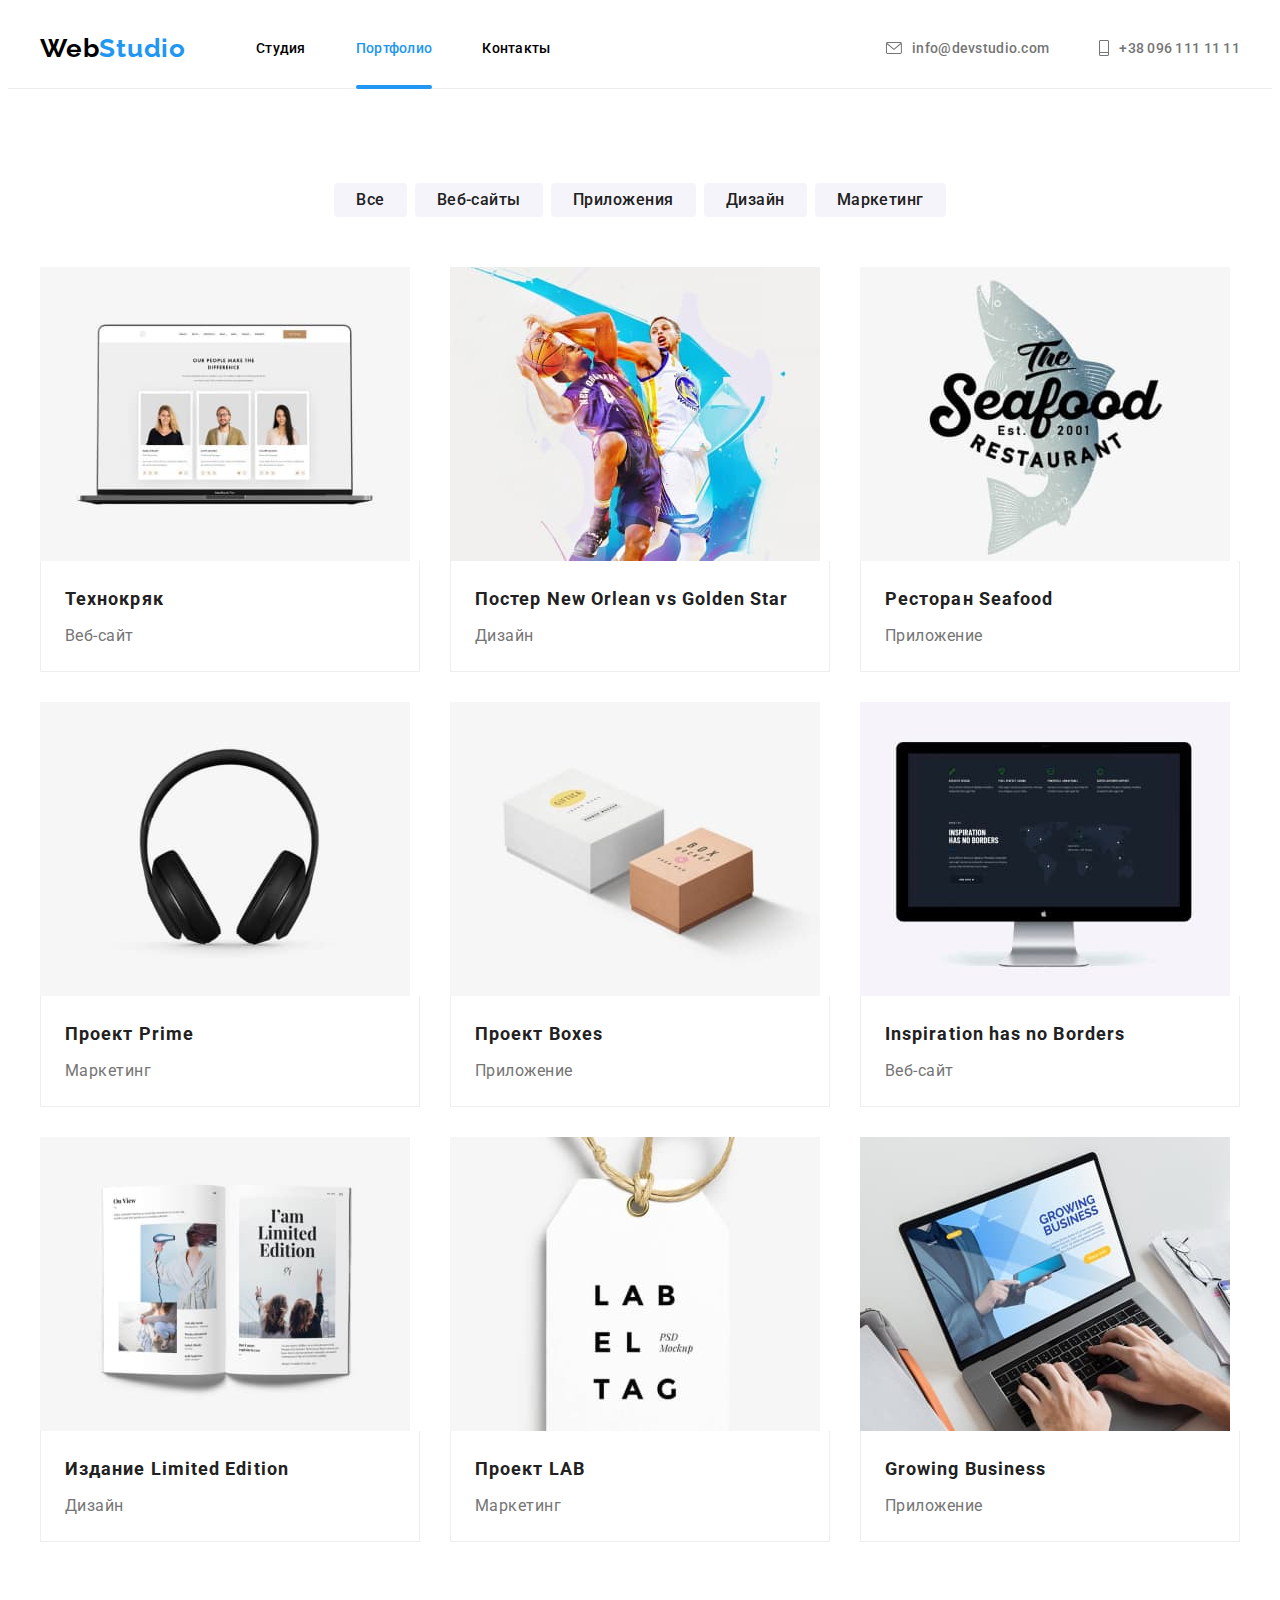
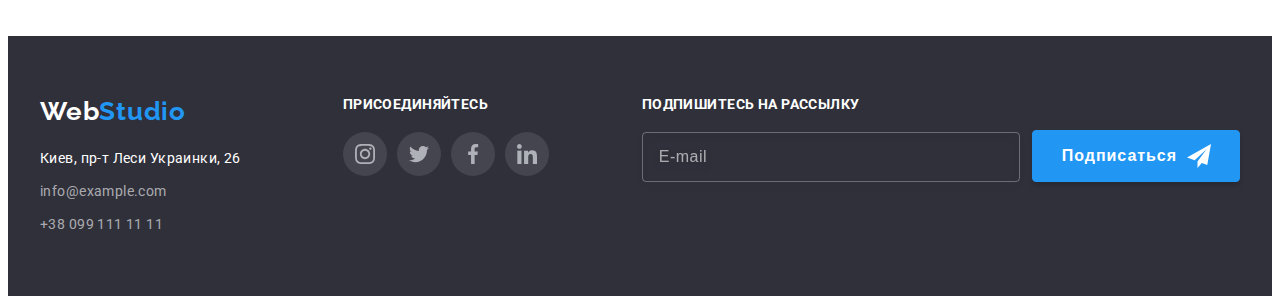
==== portfolio.html @ 80f54bad "+" ====
<!DOCTYPE html>
<html lang="ru">
<head>
    <meta charset="UTF-8">
    <meta http-equiv="X-UA-Compatible" content="IE=edge">
    <meta name="viewport" content="width=device-width, initial-scale=1.0">
    <link rel="preconnect" href="https://fonts.gstatic.com">
    <link
        href="https://fonts.googleapis.com/css2?family=Raleway:wght@700&family=Roboto:wght@400;500;700;900&display=swap"
        rel="stylesheet">
    <link rel="stylesheet" href="https://cdnjs.cloudflare.com/ajax/libs/animate.css/4.1.1/animate.min.css" />
    <link rel="stylesheet" href="https://cdnjs.cloudflare.com/ajax/libs/modern-normalize/1.0.0/modern-normalize.css"
        integrity="sha512-Zx6MlUMKSVJoQ+83OwhdILe8cSEsCzfqThJd7J/VA2UrK6Ctj85p+xzqfyuNXE5B1k25uUdmJ2OzItbBy9GHAQ=="
        crossorigin="anonymous" />
    <!--<link rel="stylesheet" href="./css/styles.css">-->
    <link rel="stylesheet" href="./css/main.min.css">
    <title>Portfolio</title>
</head>
<body id="page_top">
    <!--header portfolio-->
    <header class="header">
        <div class="contanier header-contanier flex">
            <nav class="navigation flex">
                <a class="logo-link link animate__swing animate__animated" href="./index.html" lang="en"><span class="logo-web link">Web</span>Studio</a>
                <ul class="menu flex list">
                    <li class="menu-item">
                        <a class="menu-link link" href="./index.html">Студия</a>
                    </li>
                    <li class="menu-item">
                        <a class="menu-link link current" href="./portfolio.html">Портфолио</a>
                    </li>
                    <li class="menu-item">
                        <a class="menu-link link" href="#page_bottom">Контакты</a>
                    </li>
                </ul>
            </nav>
            <ul class="header-contact flex list">
                <li class="header-contact-item">
                    <a class="header-contact-link flex link" href="mailto:info@devstudio.com">
                        <svg width="16" height="12" class="mail">
                            <use href="./images/sprite.svg#icon-mail">
                            </use>
                        </svg>
                        info@devstudio.com</a>
                </li>
                <li class="header-contact-item">
                    <a class="header-contact-link flex link" href="tel:+380961111111">
                        <svg width="10" height="16" class="phone">
                            <use href="./images/sprite.svg#icon-tel">
                            </use>
                        </svg>
                        +38 096 111 11 11</a>
                </li>
            </ul>
        </div>
    </header>
    <main>
        <!--section hero portfolio-->
        <section class="portfolio">
            <div class="contanier">
                <!-- hiden title -->
                <h1 class="hiden-title">Портфолио</h1>
                <h2 class='hiden-title'>Фильтр работ</h2>
                <!-- hiden title -->
                <ul class="filter-options flex list">
                    <li class="filter-item-options">
                        <button type="button" class="filter-item">Все</button>
                    </li>
                    <li class="filter-item-options">
                        <button type="button" class="filter-item">Веб-сайты</button>
                    </li>
                    <li class="filter-item-options">
                        <button type="button" class="filter-item">Приложения</button>
                    </li>
                    <li class="filter-item-options">
                        <button type="button" class="filter-item">Дизайн</button>
                    </li>
                    <li class="filter-item-options">
                        <button type="button" class="filter-item">Маркетинг</button>
                    </li>
                </ul>
                <ul class="project flex list">
                    <li class="project-item">
                        <a href="" class="project-foto link">
                            <div class="project-item-img-wrapper">
                                <img class="project-thumbnail" src="./images/portfolio/foto-1.jpg" alt="Технокряк" width="370" height="294">
                                <p class="project-animation">
                                    Технокряк это современная площадка распространения коронавируса. Компании используют эту платформу для
                                    цифрового
                                    шпионажа и атак на защищённые сервера конкурентов.
                                    Технокряк это современная площадка распространения коронавируса. Компании используют эту платформу для
                                    цифрового
                                    шпионажа и атак на защищённые сервера конкурентов.
                                </p>
                            </div>
                            <div class="project-heading-content">
                                <h3 class="project-heading">Технокряк</h3>
                                <p class="project-description">Веб-сайт</p>
                            </div>
                        </a>
                    </li>
                    <li class="project-item">
                        <a href="" class="project-foto link">
                            <div class="project-item-img-wrapper">
                            <img class="project-thumbnail" src="./images/portfolio/foto-2.jpg"
                                alt="Постер New Orlean vs Golden Star" width="370" height="294">
                                <p class="project-animation">
                                    Технокряк это современная площадка распространения коронавируса. Компании используют эту платформу для
                                    цифрового
                                    шпионажа и атак на защищённые сервера конкурентов.
                                </p>
                            </div>
                            <div class="project-heading-content">
                                <h3 class="project-heading">Постер New Orlean vs Golden Star</h3>
                                <p class="project-description">Дизайн</p>
                            </div>
                        </a>
                    </li>
                    <li class="project-item">
                        <a href="" class="project-foto link">
                            <div class="project-item-img-wrapper">
                            <img class="project-thumbnail" src="./images/portfolio/foto-3.jpg" alt="Ресторан Seafood"
                                width="370" height="294">
                                <p class="project-animation">
                                    Технокряк это современная площадка распространения коронавируса. Компании используют эту платформу для
                                    цифрового
                                    шпионажа и атак на защищённые сервера конкурентов.
                                </p>
                            </div>
                            <div class="project-heading-content">
                                <h3 class="project-heading">Ресторан Seafood</h3>
                                <p class="project-description">Приложение</p>
                            </div>
                        </a>
                    </li>
                    <li class="project-item">
                        <a href="" class="project-foto link">
                            <div class="project-item-img-wrapper">
                            <img class="project-thumbnail" src="./images/portfolio/foto-4.jpg" alt="Проект Prime"
                                width="370" height="294">
                                <p class="project-animation">
                                    Технокряк это современная площадка распространения коронавируса. Компании используют эту платформу для
                                    цифрового
                                    шпионажа и атак на защищённые сервера конкурентов.
                                </p>
                            </div>
                            <div class="project-heading-content">
                                <h3 class="project-heading">Проект Prime</h3>
                                <p class="project-description">Маркетинг</p>
                            </div>
                        </a>
                    </li>
                    <li class="project-item">
                        <a href="" class="project-foto link">
                            <div class="project-item-img-wrapper">
                            <img class="project-thumbnail" src="./images/portfolio/foto-5.jpg" alt="Проект Boxes"
                                width="370" height="294">
                                <p class="project-animation">
                                    Технокряк это современная площадка распространения коронавируса. Компании используют эту платформу для
                                    цифрового
                                    шпионажа и атак на защищённые сервера конкурентов.
                                </p>
                            </div>
                            <div class="project-heading-content">
                                <h3 class="project-heading">Проект Boxes</h3>
                                <p class="project-description">Приложение</p>
                            </div>
                        </a>
                    </li>
                    <li class="project-item">
                        <a href="" class="project-foto link">
                            <div class="project-item-img-wrapper">
                            <img class="project-thumbnail" src="./images/portfolio/foto-6.jpg"
                                alt="Inspiration has no Borders" width="370" height="294">
                                <p class="project-animation">
                                    Технокряк это современная площадка распространения коронавируса. Компании используют эту платформу для
                                    цифрового
                                    шпионажа и атак на защищённые сервера конкурентов.
                                </p>
                            </div>
                            <div class="project-heading-content">
                                <h3 class="project-heading">Inspiration has no Borders</h3>
                                <p class="project-description">Веб-сайт</p>
                            </div>
                        </a>
                    </li>
                    <li class="project-item">
                        <a href="" class="project-foto link">
                            <div class="project-item-img-wrapper">
                            <img class="project-thumbnail" src="./images/portfolio/foto-7.jpg"
                                alt="Издание Limited Edition" width="370" height="294">
                                <p class="project-animation">
                                    Технокряк это современная площадка распространения коронавируса. Компании используют эту платформу для
                                    цифрового
                                    шпионажа и атак на защищённые сервера конкурентов.
                                </p>
                            </div>
                            <div class="project-heading-content">
                                <h3 class="project-heading">Издание Limited Edition</h3>
                                <p class="project-description">Дизайн</p>
                            </div>
                        </a>
                    </li>
                    <li class="project-item">
                        <a href="" class="project-foto link">
                            <div class="project-item-img-wrapper">
                            <img class="project-thumbnail" src="./images/portfolio/foto-8.jpg" alt="Проект LAB"
                                width="370" height="294">
                                    <p class="project-animation">
                                    Технокряк это современная площадка распространения коронавируса. Компании используют эту платформу для
                                    цифрового
                                    шпионажа и атак на защищённые сервера конкурентов.
                                </p>
                            </div>
                            <div class="project-heading-content">
                                <h3 class="project-heading">Проект LAB</h3>
                                <p class="project-description">Маркетинг</p>
                            </div>
                        </a>
                    </li>
                    <li class="project-item">
                        <a href="" class="project-foto link">
                            <div class="project-item-img-wrapper">
                            <img class="project-thumbnail" src="./images/portfolio/foto-9.jpg" alt="Growing Business"
                                width="370" height="294">
                                <p class="project-animation">
                                    Технокряк это современная площадка распространения коронавируса. Компании используют эту платформу для
                                    цифрового
                                    шпионажа и атак на защищённые сервера конкурентов.
                                </p>
                            </div>
                            <div class="project-heading-content">
                                <h3 class="project-heading">Growing Business</h3>
                                <p class="project-description">Приложение</p>
                            </div>
                        </a>
                    </li>
                </ul>
            </div>
        </section>
    </main>
    <!--footer-->
    <footer class="footer">
        <div class="contanier flex">
            <!-- adress footer container -->
            <div>
                <a class="footer-logo-link link" href="#page_top" lang="en"><span
                        class="footer-logo-web">Web</span>Studio</a>
                <address class="footer-adress">
                    <ul id="page_bottom" class="address list">
                        <li class="footer-adress-item">
                            <a class="footer-adress-map link" href="https://goo.gl/maps/nFPgF8o5voA4oPt57"
                                target="_blank" rel="noopener noreferrer">
                                Киев, пр-т Леси Украинки, 26</a>
                        </li>
                        <li class="footer-adress-item">
                            <a class="footer-address-contact link" href="mailto:info@example.com">info@example.com</a>
                        </li>
                        <li class="footer-adress-item">
                            <a class="footer-address-contact link" href="tel:+380991111111">+38 099 111 11 11</a>
                        </li>
                    </ul>
                </address>
            </div>
            <!-- footer social container -->
            <div class="footer-social">
                <h3>присоединяйтесь</h3>
                <ul class="social-list flex">
                    <li class="footer-social-item list">
                        <a class="social-list-item" href="https://www.instagram.com/">
                            <svg class="footer-sprite-social" width="20" height="20">
                                <use href=./images/sprite.svg#icon-instagram></use>
                            </svg>
                        </a>
                    </li>
                    <li class="footer-social-item list">
                        <a class="social-list-item" href="https://twitter.com/">
                            <svg class="footer-sprite-social" width="20" height="20">
                                <use href=./images/sprite.svg#icon-twitter></use>
                            </svg>
                        </a>
                    </li>
                    <li class="footer-social-item list">
                        <a class="social-list-item" href="https://www.facebook.com/">
                            <svg class="footer-sprite-social" width="20" height="20">
                                <use href=./images/sprite.svg#icon-facebook></use>
                            </svg>
                        </a>
                    </li>
                    <li class="footer-social-item list">
                        <a class="social-list-item" href="https://www.linkedin.com/">
                            <svg class="footer-sprite-social" width="20" height="20">
                                <use href=./images/sprite.svg#icon-linkedin></use>
                            </svg>
                        </a>
                    </li>
                </ul>
            </div>
            <!-- footer-subscribe -->
            <div class="footer-subscribe">
                <form action="#" class="footer-subscribe-form">
                    <div>
                        <label for="footer-email" class="footer-subscribe-text">Подпишитесь на рассылку</label>
                        <input id="footer-email" class="footer-subscribe-email" type="email" name="subscribe-email"
                            placeholder="E-mail" required>
                    </div>
                    <button type="submit" class="subscribe-button">Подписаться<svg class="subscribe-icon">
                            <use href="./images/sprite.svg#icon-send"></use>
                        </svg>
                    </button>
                </form>
            </div>
        </div>
    </footer>
</body>

</html>
---- css/styles.css ----
/*========general style========*/
:root {
  --main-color-black: #212121;
  --logo-color: #000000;
  --text-color: #757575;
  --accent-color: #2196f3;
  --footer-background-color: #2f303a;
  --body-background-color: #ffffff;
  --background-color: #f5f4fa;
  --white-contacts-color: rgba(255, 255, 255, 0.6);
  --border-color: rgba(238, 238, 238, 1);
  --animation: 250ms cubic-bezier(0.4, 0, 0.2, 1);
  --button-background-color: #188ce8;
}
/*========end general style========*/

/*===== smooth scrolling header&footer ====*/
html {
  scroll-behavior: smooth;
}
/*=====end smooth scrolling header&footer ====*/

/*============ basic reset ============= */
h1,
h2,
h3,
h4,
h5,
h6,
p,
ul,
li {
  margin: 0;
  padding: 0;
}
img {
  display: block;
}
.list {
  list-style: none;
}
.link {
  text-decoration: none;
}
.flex {
  display: flex;
}
.section {
  padding-top: 94px;
  padding-bottom: 94px;
}
.skills {
  padding-top: 94px;
  padding-bottom: 94px;
}
.contanier {
  max-width: 1200px;
  padding: 0 15px 0 15px;
  margin: 0 auto;
}
body {
  font-family: 'Roboto', sans-serif;

  font-weight: 400;
  font-size: 14px;
  line-height: 1.14;
  letter-spacing: 0.03em;
  color: var(--text-color);
}
.hiden-title {
  position: absolute;
  width: 1px;
  height: 1px;
  margin: -1px;
  border: 0;
  padding: 0;
  white-space: nowrap;
  clip-path: inset(100%);
  clip: rect(0 0 0 0);
  overflow: hidden;
}

.header {
  position: sticky;
  top: 0;
  z-index: 1;
  width: 100%;

  border-bottom: 1px solid #ececec;
  background-color: var(--body-background-color);
}
.team {
  text-align: center;
  padding-top: 94px;
  padding-bottom: 94px;
  background-color: var(--background-color);
}
.portfolio {
  padding-top: 94px;
  padding-bottom: 94px;
}
.pictures-title,
.team-title {
  margin-bottom: 50px;
}
/*============end basic reset ======== */

/*========= header ======================*/

.header-shadow {
  box-shadow: 0px 4px 4px rgba(0, 0, 0, 0.25);
}
.logo-link {
  font-family: 'Raleway', sans-serif;
  font-weight: 700;
  font-size: 26px;
  line-height: 1.19;
  letter-spacing: 0.03em;
  color: var(--accent-color);
  margin-right: 70px;

  display: inline-block;

  animation-duration: 2000ms;
  animation-iteration-count: 2;
}
.logo-web {
  font-family: 'Raleway', sans-serif;
  font-weight: 700;
  font-size: 26px;
  line-height: 1.19;
  letter-spacing: 0.03em;
  color: var(--logo-color);
}

.navigation {
  display: flex;
  align-items: center;
  cursor: pointer;
}
.menu-item:not(:last-child) {
  margin-right: 50px;
}
.menu {
  display: flex;
  align-items: center;
}
.current {
  position: relative;
  color: var(--accent-color);
}
.current::after {
  content: '';
  position: absolute;
  width: 100%;
  height: 4px;
  bottom: -1px;
  left: 0px;

  border-radius: 2px;

  background-color: var(--accent-color);
}
.menu-link {
  padding-top: 32px;
  padding-bottom: 32px;
  display: block;
  font-family: inherit;
  font-weight: 500;
  font-size: 14px;
  line-height: 1.15;
  letter-spacing: 0.02em;
  color: var(--logo-color);

  transition-property: color;
  transition-duration: 250ms;
  transition-timing-function: cubic-bezier(0.4, 0, 0.2, 1);
}
.menu-link:hover,
.menu-link:focus,
.menu-link.current {
  color: var(--accent-color);
}
.header-contact {
  margin-left: auto;
  align-items: center;
}
.header-contact-item + .header-contact-item {
  margin-left: 50px;
}
.header-contact-link {
  align-items: center;
  padding-top: 32px;
  padding-bottom: 32px;

  font-family: inherit;
  font-weight: 500;
  font-size: 14px;
  line-height: 1.15;
  letter-spacing: 0.02em;

  color: var(--text-color);

  transition-property: color;
  transition-duration: 250ms;
  transition-timing-function: cubic-bezier(0.4, 0, 0.2, 1);
}
.header-contact-link:hover,
.header-contact-link:focus {
  color: var(--accent-color);
}
/* ====== icons contact========== */
.mail {
  display: inline-block;
  margin-right: 10px;
  fill: currentColor;
}

.phone {
  display: inline-block;
  margin-right: 10px;
  fill: currentColor;
}

/*==========end header=========*/

/*===========section hero=============*/
.hero {
  max-width: 1600px;
  background-image: linear-gradient(0deg, rgba(47, 48, 58, 0.4), rgba(47, 48, 58, 0.4)),
    url(../images/banner/bg.jpg);
  background-position: center;
  background-repeat: no-repeat;
  background-color: #c4c4c4;

  padding-top: 200px;
  padding-bottom: 200px;
  margin: 0 auto;
  text-align: center;
}
.hero-title {
  font-weight: 900;
  font-size: 44px;
  line-height: 1.36;
  text-align: center;
  letter-spacing: 0.06em;
  text-transform: uppercase;
  color: var(--body-background-color);
  width: 696px;
  margin-left: auto;
  margin-right: auto;
  margin-bottom: 30px;
}
.modal-btn {
  font-family: inherit;
  font-weight: 700;
  font-size: 16px;
  line-height: 1.87;
  letter-spacing: 0.06em;

  color: var(--body-background-color);
  background: var(--accent-color);
  cursor: pointer;

  display: inline-block;
  padding: 10px 32px;
  border: transparent;
  border-radius: 4px;
  box-shadow: 0px 4px 4px rgba(0, 0, 0, 0.15);

  transition-property: background-color, box-shadow;
  transition-duration: 250ms;
  transition-timing-function: cubic-bezier(0.4, 0, 0.2, 1);
}

.modal-btn:hover,
.modal-btn:focus {
  color: var(--logo-color);
}
/*==========end section hero=============*/

/*====== section hero portfolio ==========*/
.project-item-img-wrapper {
  position: relative;
  overflow: hidden;
}
.project-animation {
  /* ===overlay ===*/
  position: absolute;
  top: 0;
  left: 0;
  overflow: auto;

  transition-property: transform;
  transform: translateY(100%);
  transition: var(--animation);

  padding: 63px 24px;
  width: 100%;
  height: 100%;
  background-color: rgba(33, 150, 243, 0.9);

  font-size: 18px;
  line-height: 1.56;
  letter-spacing: 0.03em;
  color: var(--body-background-color);
}
.project-foto:hover .project-animation,
.project-foto:focus .project-animation {
  transform: translateY(0%);
}
.project {
  flex-wrap: wrap;
  align-items: flex-start;
  margin-top: -30px;
  margin-left: -30px;
}
.project-item {
  display: block;
  width: calc((100% - 90px) / 3);
  margin-top: 30px;
  margin-left: 30px;

  transition-property: box-shadow;
  transition-duration: 250ms;
  transition-timing-function: cubic-bezier(0.4, 0, 0.2, 1);
}
.project-item:hover,
.project-item:focus {
  box-shadow: 0px 1px 1px rgba(0, 0, 0, 0.12), 0px 4px 4px rgba(0, 0, 0, 0.06),
    1px 4px 6px rgba(0, 0, 0, 0.16);
}
.project-heading-content {
  padding-top: 20px;
  padding-bottom: 20px;
  padding-left: 24px;
  padding-right: 24px;
  border-right: 1px solid #eeeeee;
  border-bottom: 1px solid #eeeeee;
  border-left: 1px solid #eeeeee;
}
.project-heading {
  font-family: inherit;
  font-weight: 700;
  font-size: 18px;
  line-height: 2;
  letter-spacing: 0.06em;
  color: var(--main-color-black);
  margin-bottom: 4px;
}
.project-description {
  font-family: inherit;
  font-size: 16px;
  line-height: 1.87;
  letter-spacing: 0.03em;
  color: var(--text-color);
}
.filter-options {
  justify-content: center;
  flex-wrap: wrap;
  margin-top: -8px;
  margin-left: -8px;
  margin-bottom: 50px;
}
.filter-item-options {
  margin-top: 8px;
  margin-left: 8px;
  color: var(--logo-color);
}
.filter-item {
  color: var(--logo-color);
}
.filter-item:hover,
.filter-item:focus {
  background: var(--accent-color);
  color: var(--background-color);
  box-shadow: 0px 3px 1px rgba(0, 0, 0, 0.1), 0px 1px 2px rgba(0, 0, 0, 0.08),
    0px 2px 2px rgba(0, 0, 0, 0.12);
}
.filter-item {
  font-family: inherit;
  font-weight: 500;
  font-size: 16px;
  line-height: 1.62;
  text-align: center;
  letter-spacing: 0.03em;

  color: var(--main-color-black);
  background-color: var(--background-color);

  display: inline-block;
  border: transparent;
  border-radius: 4px;
  padding-top: 4px;
  padding-bottom: 4px;
  padding-left: 22px;
  padding-right: 22px;
  cursor: pointer;

  transition-property: color, background-color, box-shadow;
  transition-duration: 250ms;
  transition-timing-function: cubic-bezier(0.4, 0, 0.2, 1);
}

/*==========end section hero portfolio======*/

/*=======skills company========*/
.skills {
  padding-bottom: 0;
}
.skills-list {
  display: flex;
}
.skills-list-item {
  width: 270px;
}
.skills-list-item:not(:last-child) {
  margin-right: 30px;
}
.skills-list-item-bg {
  display: flex;
  height: 120px;
  align-items: center;
  justify-content: center;
  border-radius: 4px;
  background-color: var(--background-color);
  margin-bottom: 30px;
}
.skills-list-title {
  font-family: inherit;
  font-weight: 700;
  text-transform: uppercase;
  color: var(--main-color-black);
}
.skills-list-text {
  margin-top: 10px;
  font-family: inherit;
  line-height: 1.71;
  margin-top: 10px;
  color: var(--text-color);
}
/*=====end skills company======*/

/*========pictures=============*/
.pictures {
  padding-top: 94px;
  padding-bottom: 94px;
  text-align: center;
}
.pictures-list {
  flex-basis: calc((100% - 90px) / 3);
  display: flex;
  flex-wrap: wrap;
  margin-left: -30px;
  margin-top: -30px;
}
.pictures-list-item {
  margin-left: 30px;
  margin-top: 30px;
  position: relative;
}
.pictures-description {
  color: var(--text-color);
  margin-top: 10px;
  line-height: 1.71;
}
.pictures-description {
  position: absolute;
  left: 0;
  bottom: 0;
  display: flex;
  justify-content: center;
  align-items: center;
  height: 70px;
  width: 100%;
  background-color: rgba(47, 48, 58, 0.8);
}
.pictures-description > p {
  font-weight: 700;
  text-align: center;
  letter-spacing: 0.03em;
  text-transform: uppercase;
  color: var(--body-background-color);
}
.pictures-title {
  font-family: inherit;
  font-weight: 700;
  font-size: 36px;
  line-height: 1.16;
  letter-spacing: 0.03em;
  color: var(--main-color-black);
}
/*=====end pictures============*/

/*=========team================*/
.team-list {
  flex-wrap: wrap;
  align-items: flex-start;
  margin-left: -30px;
  margin-top: -30px;
}
.team-list-item {
  width: calc((100% - 120px) / 4);
  margin-left: 30px;
  margin-top: 30px;
  background: var(--body-background-color);
  box-shadow: 0px 1px 3px rgba(0, 0, 0, 0.12), 0px 1px 1px rgba(0, 0, 0, 0.14),
    0px 2px 1px rgba(0, 0, 0, 0.2);
  border-radius: 0px 0px 4px 4px;
}
.team-title {
  font-family: inherit;
  font-weight: 700;
  font-size: 36px;
  line-height: 1.16;
  letter-spacing: 0.03em;
  color: var(--main-color-black);
}
.team-list-item-name {
  font-family: inherit;
  font-weight: 500;
  font-size: 16px;
  line-height: 1.19;
  letter-spacing: 0.03em;
  color: var(--main-color-black);
  margin-bottom: 10px;
}
.team-list-content {
  padding: 30px;
}
.team-list-item-position {
  font-family: inherit;
  font-weight: 400;
  font-size: 16px;
  line-height: 1.19;
  letter-spacing: 0.03em;
  color: var(--text-color);
  display: block;
  margin-bottom: 16px;
}
.social-list {
  justify-content: center;
  align-items: center;
}
.social-list li {
  border-radius: 50%;
}

.social-list li:not(:last-child) {
  margin-right: 10px;
}
.link-social {
  display: flex;
  justify-content: center;
  align-items: center;
  border-radius: 50%;
  width: 44px;
  height: 44px;

  fill: #afb1b8;
  background-color: transparent;

  transition-property: fill, background-color;
  transition-duration: 250ms;
  transition-timing-function: cubic-bezier(0.4, 0, 0.2, 1);
}

.link-social:hover,
.link-social:focus {
  background-color: var(--accent-color);
  fill: var(--body-background-color);
}
/*=========end team============*/

/*========clients================*/
.clients {
  padding-top: 94px;
  padding-bottom: 94px;
}
.clients-regular {
  font-weight: 700;
  font-size: 36px;
  line-height: 1.16;
  text-align: center;
  letter-spacing: 0.03em;
  color: var(--main-color-black);
  margin-bottom: 50px;
}
.clients-logo {
  display: block;
}
.clients-logo:not(:last-child) {
  margin-right: 30px;
}
.clients-logo {
  display: flex;
  justify-content: center;
  align-items: center;
  width: 170px;
  height: 92px;

  border: 1px solid #afb1b8;
  border-radius: 4px;

  fill: #afb1b8;

  transition-property: fill, border-color;
  transition-duration: 250ms;
  transition-timing-function: cubic-bezier(0.4, 0, 0.2, 1);
}
.clients-logo:focus,
.clients-logo:hover {
  border-color: var(--accent-color);
  fill: var(--accent-color);
}
/*========end clients=============*/

/*==========footer=============*/
.footer {
  padding-top: 60px;
  padding-bottom: 60px;
  background-color: var(--footer-background-color);
}
.footer {
  align-items: baseline;
}

.footer-logo-link {
  font-family: 'Raleway', sans-serif;
  font-weight: 700;
  font-size: 26px;
  line-height: 1.19;
  letter-spacing: 0.03em;
  color: var(--accent-color);
}
.footer-logo-web {
  font-family: 'Raleway', sans-serif;
  font-weight: 700;
  font-size: 26px;
  line-height: 1.19;
  letter-spacing: 0.03em;
  color: var(--body-background-color);
}
.footer-adress {
  max-width: 240px;
  margin-top: 20px;
}
.footer-adress:hover,
.footer-adress:focus {
  color: var(--accent-color);
}
.footer-adress-map {
  font-family: inherit;
  font-style: normal;

  font-size: 14px;
  line-height: 1.71;
  letter-spacing: 0.03em;
  color: var(--body-background-color);

  transition-property: color;
  transition-duration: 250ms;
  transition-timing-function: cubic-bezier(0.4, 0, 0.2, 1);
}
.footer-adress-map:hover,
.footer-adress-map:focus {
  color: var(--accent-color);
}
.footer-adress-item {
  display: inline-block;
  margin-bottom: 9px;
}
.footer-adress-item:last-child {
  margin-bottom: 0;
  /* or 171% */
}
.footer-address-contact {
  font-family: inherit;
  font-style: normal;
  font-weight: normal;
  font-size: 14px;
  line-height: 1.71;
  letter-spacing: 0.03em;

  color: var(--white-contacts-color);

  transition-property: color;
  transition-duration: 250ms;
  transition-timing-function: cubic-bezier(0.4, 0, 0.2, 1);
}
.footer-address-contact:hover,
.footer-address-contact:focus {
  color: var(--accent-color);
}
/*======= end footer=============*/

/*=====footer social container=====*/
.footer-social {
  margin-left: 73px;
}
.footer-social h3 {
  font-weight: 700;
  font-size: 14px;
  line-height: 1.15;
  letter-spacing: 0.03em;
  text-transform: uppercase;

  color: var(--body-background-color);

  margin-bottom: 20px;
}
.footer-social .footer-social-item {
  background-color: rgba(255, 255, 255, 0.1);
}

.footer-social .link-social {
  fill: var(--body-background-color);
}
/*=====end footer social container=====*/

/* =============== footer-subscribe =========== */
.footer-subscribe-form {
  display: flex;
  margin-left: 93px;
}

.footer-subscribe-text {
  font-weight: 700;
  font-size: 14px;
  line-height: 1.15;
  letter-spacing: 0.03em;
  text-transform: uppercase;

  color: var(--body-background-color);
  display: block;
}

.footer-subscribe-email {
  width: 358px;
  margin-top: 20px;
  padding-left: 16px;
  padding-top: 15px;
  padding-bottom: 15px;

  background-color: transparent;
  border: 1px solid rgba(255, 255, 255, 0.3);
  filter: drop-shadow(0px 4px 4px rgba(0, 0, 0, 0.15));
  border-radius: 4px;

  font-size: 16px;
  line-height: 1.15;
  letter-spacing: 0.03em;
  color: var(--body-background-color);
}
.footer-subscribe-email::placeholder {
  font-size: 16px;
  line-height: 1.15;
  letter-spacing: 0.03em;

  color: var(--white-contacts-color);
}

.subscribe-button {
  display: flex;
  justify-content: center;
  align-items: center;
  align-self: flex-end;
  padding-top: 10px;
  padding-bottom: 10px;
  padding-left: 29px;
  padding-right: 28px;

  margin-left: 12px;

  background-color: var(--accent-color);
  box-shadow: 0px 4px 4px rgba(0, 0, 0, 0.15);
  border: 1px solid var(--accent-color);
  border-radius: 4px;

  font-weight: 700;
  font-size: 16px;
  line-height: 1.87;
  letter-spacing: 0.06em;
  color: var(--body-background-color);
  cursor: pointer;

  transition-property: background-color;
  transition-duration: 250ms;
  transition-timing-function: cubic-bezier(0.4, 0, 0.2, 1);
}
.subscribe-button:hover,
.subscribe-button:focus {
  background-color: var(--button-background-color);
}
.subscribe-icon {
  margin-left: 10px;
  width: 24px;
  height: 24px;
}
/* ===============end footer-subscribe =========== */

/* ======= modal-window ======== */
.backdrop {
  position: fixed;
  top: 0;
  left: 0;
  width: 100vw;
  height: 100vh;
  z-index: 100;
  background-color: rgba(0, 0, 0, 0.2);

  transition-property: opacity, visibility;
  transition-duration: 250ms;
  transition-timing-function: cubic-bezier(0.4, 0, 0.2, 1);
}
.modal {
  position: absolute;
  transform: translate(-50%, -50%);
  top: 50%;
  left: 50%;

  width: 528px;
  height: 580px;

  background-color: var(--body-background-color);
  box-shadow: 0px 1px 3px rgba(0, 0, 0, 0.12), 0px 1px 1px rgba(0, 0, 0, 0.14),
    0px 2px 1px rgba(0, 0, 0, 0.2);
  border-radius: 4px;
}
.modal-button {
  display: flex;
  align-items: center;
  justify-content: center;
  padding: 0;
  width: 30px;
  height: 30px;

  position: absolute;
  top: 8px;
  right: 8px;

  cursor: pointer;

  background: var(--body-background-color);
  border: 1px solid rgba(0, 0, 0, 0.1);
  border-radius: 50%;
}
.modal-button:hover,
.modal-button:focus {
  color: var(--accent-color);
}
.modal-icon-close {
  width: 18px;
  height: 18px;
  fill: currentColor;
}
.is-hidden {
  opacity: 0;
  visibility: hidden;
  pointer-events: none;
}
/* ====== end-modal-window ===== */

/* =============== modal-form ============*/
.modal-form {
  padding: 40px;
  display: flex;
  flex-direction: column;
  font-size: 14px;
  line-height: 1.15;
  letter-spacing: 0.01em;

  color: var(--main-color-black);
}
.modal-form-head {
  font-weight: 700;
  font-size: 20px;
  line-height: 1.15;
  text-align: center;
  letter-spacing: 0.03em;

  color: var(--main-color-black);

  margin-bottom: 12px;
}
.modal-form-field {
  font-size: 12px;
  line-height: 1.15;
  letter-spacing: 0.01em;

  color: var(--text-color);

  margin-bottom: 4px;
}
.modal-form-input-wrapper {
  position: relative;
  margin-bottom: 10px;
}
.modal-input-form {
  padding-top: 12px;
  padding-right: 12px;
  padding-left: 42px;
  padding-bottom: 12px;
  width: 100%;
  border: 1px solid rgba(33, 33, 33, 0.2);
  box-sizing: border-box;
  border-radius: 4px;
  outline: none;

  color: var(--main-color-black);

  transition-property: border-color;
  transition-duration: 250ms;
  transition-timing-function: cubic-bezier(0.4, 0, 0.2, 1);
}
.modal-input-form:last-child {
  margin-bottom: 20px;
}
.modal-input-form::placeholder {
  font-size: 14px;
  line-height: 1.15;
  letter-spacing: 0.01em;

  color: rgba(117, 117, 117, 0.5);
}
.modal-input-form:focus {
  border-color: var(--accent-color);
}
.modal-input-form:focus + .modal-icon-form {
  fill: var(--accent-color);
}
.modal-icon-form {
  position: absolute;
  width: 18px;
  height: 18px;
  top: 50%;
  left: 15px;
  transform: translatey(-50%);

  fill: currentColor;

  transition-property: fill;
  transition-duration: 250ms;
  transition-timing-function: cubic-bezier(0.4, 0, 0.2, 1);
}
.modal-input-textarea {
  padding: 12px 16px;
  margin-bottom: 20px;
  width: 100%;
  height: 96px;

  font-size: 12px;
  line-height: 1.15;
  letter-spacing: 0.01em;

  border: 1px solid rgba(33, 33, 33, 0.2);
  box-sizing: border-box;
  border-radius: 4px;
  outline: none;

  color: var(--main-color-black);

  resize: none;

  transition-property: border-color;
  transition-duration: 250ms;
  transition-timing-function: cubic-bezier(0.4, 0, 0.2, 1);
}
.modal-input-textarea::placeholder {
  font-size: 12px;
  line-height: 1.15;
  letter-spacing: 0.01em;

  color: rgba(117, 117, 117, 0.5);
}
.modal-input-textarea:focus {
  border-color: var(--accent-color);
}
.private-policy {
  display: flex;
  flex-direction: row;
  margin-left: 12px;
  margin-bottom: 30px;
}
/* =============== end-modal-form ============*/

/* ========== custom-checkbox ================*/
.custom-checkbox {
  /* visually-hidden */
  position: absolute !important;
  clip: rect(1px 1px 1px 1px); /* IE6, IE7 */
  clip: rect(1px, 1px, 1px, 1px);
  padding: 0 !important;
  border: 0 !important;
  height: 1px !important;
  width: 1px !important;
  overflow: hidden;
}
/* для элемента <label> связанного с .custom-checkbox */
.custom-checkbox + label {
  display: inline-flex;
  align-items: center;
  user-select: none;
}
/* создание в <label> псевдоэлемента ::before со следующими стилями */
.custom-checkbox + label::before {
  content: '';
  display: inline-block;
  margin-right: 8px;
  width: 16px;
  height: 15px;
  flex-shrink: 0;
  flex-grow: 0;
  border: 2px solid var(--main-color-black);
  border-radius: 2px;
  background-repeat: no-repeat;
  background-position: center center;
  background-size: 50% 50%;
  cursor: pointer;

  transition-property: border-color, background-image, background-color;
  transition-duration: 250ms;
  transition-timing-function: cubic-bezier(0.4, 0, 0.2, 1);
}
/* стили для custom-checkbox: находящегося в :focus и не находящегося в состоянии :checked */
.custom-checkbox:focus:not(:checked) + label::before {
  border-color: var(--accent-color);
}
/* стили для custom-checkbox: находящегося в состоянии :checked */
.custom-checkbox:checked + label::before {
  border-color: #0b76ef;
  background-color: #0b76ef;
  background-image: url('../images/vector.svg');
  background-size: contain;
}
/* стили для custom-checkbox: находящегося в состоянии "disabled" */
.custom-checkbox:disabled + label::before {
  background-color: #e9ecef;
}
/* ========== end-custom-checkbox =============*/

/*=========== modal-send-button ===============*/
.modal-text {
  color: var(--text-color);
}
.modal-text-link {
  text-decoration-line: underline;
  color: var(--text-color-accent);
}
.modal-send-button {
  padding: 10px 56px;
  align-self: center;

  font-family: inherit;
  font-weight: 700;
  font-size: 16px;
  line-height: 1.87;
  letter-spacing: 0.06em;
  cursor: pointer;

  color: var(--body-background-color);

  background-color: var(--accent-color);
  box-shadow: 0px 4px 4px rgba(0, 0, 0, 0.15);
  border-color: transparent;
  border-radius: 4px;

  transition-property: background-color;
  transition-duration: 250ms;
  transition-timing-function: cubic-bezier(0.4, 0, 0.2, 1);
}
.modal-send-button:hover,
.modal-send-button:focus {
  background-color: var(--button-background-color);
}
/*=========== end-modal-send-button ============*/
---- css/main.min.css ----
:root{--main-color-black: #212121;--logo-color: #000000;--text-color: #757575;--accent-color: #2196f3;--footer-background-color: #2f303a;--body-background-color: #ffffff;--background-color: #f5f4fa;--white-contacts-color: rgba(255, 255, 255, 0.6);--border-color: rgba(238, 238, 238, 1);--animation: 250ms cubic-bezier(0.4, 0, 0.2, 1);--button-background-color: #188ce8}.custom-checkbox{position:absolute !important;clip:rect(1px 1px 1px 1px);clip:rect(1px, 1px, 1px, 1px);padding:0 !important;border:0 !important;height:1px !important;width:1px !important;overflow:hidden}.hiden-title{position:absolute;width:1px;height:1px;margin:-1px;border:0;padding:0;white-space:nowrap;clip-path:inset(100%);clip:rect(0 0 0 0);overflow:hidden}html{scroll-behavior:smooth}h1,h2,h3,h4,h5,h6,p,ul,li{margin:0;padding:0}img{display:block}.list{list-style:none}.link{text-decoration:none}.flex{display:flex}body{font-family:'Roboto', sans-serif;font-weight:400;font-size:14px;line-height:1.14;letter-spacing:0.03em;color:var(--text-color)}.section{padding-top:94px;padding-bottom:94px}.contanier{max-width:1200px;padding:0 15px 0 15px;margin:0 auto}.modal-btn{font-family:inherit;font-weight:700;font-size:16px;line-height:1.87;letter-spacing:0.06em;color:var(--body-background-color);background:var(--accent-color);cursor:pointer;display:inline-block;padding:10px 32px;border:transparent;border-radius:4px;box-shadow:0px 4px 4px rgba(0,0,0,0.15);transition-property:background-color, box-shadow;transition-duration:250ms;transition-timing-function:cubic-bezier(0.4, 0, 0.2, 1)}.modal-btn:hover,.modal-btn:focus{color:var(--logo-color)}.social-list{justify-content:center;align-items:center}.social-list li{border-radius:50%}.social-list li li:not(:last-child){margin-right:10px}.social-list-item{display:flex;justify-content:center;align-items:center;border-radius:50%;width:44px;height:44px;fill:#afb1b8;background-color:transparent;transition-property:fill, background-color;transition-duration:250ms;transition-timing-function:cubic-bezier(0.4, 0, 0.2, 1)}.social-list-item:hover,.social-list-item:focus{background-color:var(--accent-color);fill:var(--body-background-color)}.section-title{font-weight:700;font-size:36px;line-height:1.16;text-align:center;letter-spacing:0.03em;color:var(--main-color-black)}.section-title-indent-h{margin-bottom:50px}.backdrop{position:fixed;top:0;left:0;width:100vw;height:100vh;z-index:100;background-color:rgba(0,0,0,0.2);transition-property:opacity, visibility;transition-duration:250ms;transition-timing-function:cubic-bezier(0.4, 0, 0.2, 1)}.is-hidden{opacity:0;visibility:hidden;pointer-events:none}.modal{position:absolute;transform:translate(-50%, -50%);top:50%;left:50%;width:528px;height:580px;background-color:var(--body-background-color);box-shadow:0px 1px 3px rgba(0,0,0,0.12),0px 1px 1px rgba(0,0,0,0.14),0px 2px 1px rgba(0,0,0,0.2);border-radius:4px}.modal-button{display:flex;align-items:center;justify-content:center;padding:0;width:30px;height:30px;position:absolute;top:8px;right:8px;cursor:pointer;background:var(--body-background-color);border:1px solid rgba(0,0,0,0.1);border-radius:50%}.modal-button:hover,.modal-button:focus{color:var(--accent-color)}.modal-icon-close{width:18px;height:18px;fill:currentColor}.modal-form{padding:40px;display:flex;flex-direction:column;font-size:14px;line-height:1.15;letter-spacing:0.01em;color:var(--main-color-black)}.modal-form-head{font-weight:700;font-size:20px;line-height:1.15;text-align:center;letter-spacing:0.03em;color:var(--main-color-black);margin-bottom:12px}.modal-form-field{font-size:12px;line-height:1.15;letter-spacing:0.01em;color:var(--text-color);margin-bottom:4px}.modal-form-input-wrapper{position:relative;margin-bottom:10px}.modal-input-form{padding-top:12px;padding-right:12px;padding-left:42px;padding-bottom:12px;width:100%;border:1px solid rgba(33,33,33,0.2);box-sizing:border-box;border-radius:4px;outline:none;color:var(--main-color-black);transition-property:border-color;transition-duration:250ms;transition-timing-function:cubic-bezier(0.4, 0, 0.2, 1)}.modal-input-form:last-child{margin-bottom:20px}.modal-input-form::placeholder{font-size:14px;line-height:1.15;letter-spacing:0.01em;color:rgba(117,117,117,0.5)}.modal-input-form:focus{border-color:var(--accent-color)}.modal-icon-form{position:absolute;width:18px;height:18px;top:50%;left:15px;transform:translatey(-50%);fill:currentColor;transition-property:fill;transition-duration:250ms;transition-timing-function:cubic-bezier(0.4, 0, 0.2, 1)}.modal-input-form:focus+.modal-icon-form{fill:var(--accent-color)}.modal-input-textarea{padding:12px 16px;margin-bottom:20px;width:100%;height:96px;font-size:12px;line-height:1.15;letter-spacing:0.01em;border:1px solid rgba(33,33,33,0.2);box-sizing:border-box;border-radius:4px;outline:none;color:var(--main-color-black);resize:none;transition-property:border-color;transition-duration:250ms;transition-timing-function:cubic-bezier(0.4, 0, 0.2, 1)}.modal-input-textarea::placeholder{font-size:12px;line-height:1.15;letter-spacing:0.01em;color:rgba(117,117,117,0.5)}.modal-input-textarea:focus{border-color:var(--accent-color)}.private-policy{display:flex;flex-direction:row;margin-left:12px;margin-bottom:30px}.custom-checkbox+label{display:inline-flex;align-items:center;user-select:none}.custom-checkbox+label::before{content:'';display:inline-block;margin-right:8px;width:16px;height:15px;flex-shrink:0;flex-grow:0;border:2px solid var(--main-color-black);border-radius:2px;background-repeat:no-repeat;background-position:center center;background-size:50% 50%;cursor:pointer;transition-property:border-color, background-image, background-color;transition-duration:250ms;transition-timing-function:cubic-bezier(0.4, 0, 0.2, 1)}.custom-checkbox:focus:not(:checked)+label::before{border-color:var(--accent-color)}.custom-checkbox:checked+label::before{border-color:#0b76ef;background-color:#0b76ef;background-image:url("../images/vector.svg");background-size:contain}.custom-checkbox:disabled+label::before{background-color:#e9ecef}.modal-text{color:var(--text-color)}.modal-text-link{text-decoration-line:underline;color:var(--text-color-accent)}.modal-send-button{padding:10px 56px;align-self:center;font-family:inherit;font-weight:700;font-size:16px;line-height:1.87;letter-spacing:0.06em;cursor:pointer;color:var(--body-background-color);background-color:var(--accent-color);box-shadow:0px 4px 4px rgba(0,0,0,0.15);border-color:transparent;border-radius:4px;transition-property:background-color;transition-duration:250ms;transition-timing-function:cubic-bezier(0.4, 0, 0.2, 1)}.modal-send-button:hover,.modal-send-button:focus{background-color:var(--button-background-color)}.header{position:sticky;top:0;z-index:1;width:100%;border-bottom:1px solid #ececec;background-color:var(--body-background-color)}.header-shadow{box-shadow:0px 4px 4px rgba(0,0,0,0.25)}.logo-link{font-family:'Raleway', sans-serif;font-weight:700;font-size:26px;line-height:1.19;letter-spacing:0.03em;color:var(--accent-color);margin-right:70px;display:inline-block;animation-duration:2000ms;animation-iteration-count:2}.logo-web{font-family:'Raleway', sans-serif;font-weight:700;font-size:26px;line-height:1.19;letter-spacing:0.03em;color:var(--logo-color)}.navigation{display:flex;align-items:center;cursor:pointer}.menu-item:not(:last-child){margin-right:50px}.menu{display:flex;align-items:center}.current{position:relative;color:var(--accent-color)}.current::after{content:'';position:absolute;width:100%;height:4px;bottom:-1px;left:0px;border-radius:2px;background-color:var(--accent-color)}.menu-link{padding-top:32px;padding-bottom:32px;display:block;font-family:inherit;font-weight:500;font-size:14px;line-height:1.15;letter-spacing:0.02em;color:var(--logo-color);transition-property:color;transition-duration:250ms;transition-timing-function:cubic-bezier(0.4, 0, 0.2, 1)}.menu-link:hover,.menu-link:focus,.menu-link.current{color:var(--accent-color)}.header-contact{margin-left:auto;align-items:center}.header-contact-item+.header-contact-item{margin-left:50px}.header-contact-link{align-items:center;padding-top:32px;padding-bottom:32px;font-family:inherit;font-weight:500;font-size:14px;line-height:1.15;letter-spacing:0.02em;color:var(--text-color);transition-property:color;transition-duration:250ms;transition-timing-function:cubic-bezier(0.4, 0, 0.2, 1)}.header-contact-link:hover,.header-contact-link:focus{color:var(--accent-color)}.mail{display:inline-block;margin-right:10px;fill:currentColor}.phone{display:inline-block;margin-right:10px;fill:currentColor}.hero{max-width:1600px;background-image:linear-gradient(0deg, rgba(47,48,58,0.4), rgba(47,48,58,0.4)),url(../images/banner/bg.jpg);background-position:center;background-repeat:no-repeat;background-color:#c4c4c4;padding-top:200px;padding-bottom:200px;margin:0 auto;text-align:center}.hero-title{font-weight:900;font-size:44px;line-height:1.36;text-align:center;letter-spacing:0.06em;text-transform:uppercase;color:var(--body-background-color);width:696px;margin-left:auto;margin-right:auto;margin-bottom:30px}.portfolio{padding-top:94px;padding-bottom:94px}.project-item-img-wrapper{position:relative;overflow:hidden}.project-animation{position:absolute;top:0;left:0;overflow:auto;transition-property:transform;transform:translateY(100%);transition:var(--animation);padding:63px 24px;width:100%;height:100%;background-color:rgba(33,150,243,0.9);font-size:18px;line-height:1.56;letter-spacing:0.03em;color:var(--body-background-color)}.project-foto:hover .project-animation,.project-foto:focus .project-animation{transform:translateY(0%)}.project{flex-wrap:wrap;align-items:flex-start;margin-top:-30px;margin-left:-30px}.project-item{display:block;width:calc((100% - 90px) / 3);margin-top:30px;margin-left:30px;transition-property:box-shadow;transition-duration:250ms;transition-timing-function:cubic-bezier(0.4, 0, 0.2, 1)}.project-item:hover,.project-item:focus{box-shadow:0px 1px 1px rgba(0,0,0,0.12),0px 4px 4px rgba(0,0,0,0.06),1px 4px 6px rgba(0,0,0,0.16)}.project-heading-content{padding-top:20px;padding-bottom:20px;padding-left:24px;padding-right:24px;border-right:1px solid #eeeeee;border-bottom:1px solid #eeeeee;border-left:1px solid #eeeeee}.project-heading{font-family:inherit;font-weight:700;font-size:18px;line-height:2;letter-spacing:0.06em;color:var(--main-color-black);margin-bottom:4px}.project-description{font-family:inherit;font-size:16px;line-height:1.87;letter-spacing:0.03em;color:var(--text-color)}.filter-options{justify-content:center;flex-wrap:wrap;margin-top:-8px;margin-left:-8px;margin-bottom:50px}.filter-item-options{margin-top:8px;margin-left:8px;color:var(--logo-color)}.filter-item{font-family:inherit;font-weight:500;font-size:16px;line-height:1.62;text-align:center;letter-spacing:0.03em;color:var(--logo-color);color:var(--main-color-black);background-color:var(--background-color);display:inline-block;border:transparent;border-radius:4px;padding-top:4px;padding-bottom:4px;padding-left:22px;padding-right:22px;cursor:pointer;transition-property:color, background-color, box-shadow;transition-duration:250ms;transition-timing-function:cubic-bezier(0.4, 0, 0.2, 1)}.filter-item:hover,.filter-item:focus{background:var(--accent-color);color:var(--background-color);box-shadow:0px 3px 1px rgba(0,0,0,0.1),0px 1px 2px rgba(0,0,0,0.08),0px 2px 2px rgba(0,0,0,0.12)}.skills{padding-top:94px;padding-bottom:94px;padding-bottom:0}.skills-list{display:flex}.skills-list-item{width:270px}.skills-list-item:not(:last-child){margin-right:30px}.skills-list-item-bg{display:flex;height:120px;align-items:center;justify-content:center;border-radius:4px;background-color:var(--background-color);margin-bottom:30px}.skills-list-title{font-family:inherit;font-weight:700;text-transform:uppercase;color:var(--main-color-black)}.skills-list-text{margin-top:10px;font-family:inherit;line-height:1.71;margin-top:10px;color:var(--text-color)}.pictures{padding-top:94px;padding-bottom:94px;text-align:center}.pictures-list{flex-basis:calc((100% - 90px) / 3);display:flex;flex-wrap:wrap;margin-left:-30px;margin-top:-30px}.pictures-list-item{margin-left:30px;margin-top:30px;position:relative}.pictures-description{color:var(--text-color);margin-top:10px;line-height:1.71}.pictures-description{position:absolute;left:0;bottom:0;display:flex;justify-content:center;align-items:center;height:70px;width:100%;background-color:rgba(47,48,58,0.8)}.pictures-description>p{font-weight:700;text-align:center;letter-spacing:0.03em;text-transform:uppercase;color:var(--body-background-color)}.clients{padding-top:94px;padding-bottom:94px}.clients-logo{display:block}.clients-logo:not(:last-child){margin-right:30px}.clients-logo{display:flex;justify-content:center;align-items:center;width:170px;height:92px;border:1px solid #afb1b8;border-radius:4px;fill:#afb1b8;transition-property:fill, border-color;transition-duration:250ms;transition-timing-function:cubic-bezier(0.4, 0, 0.2, 1)}.clients-logo:focus,.clients-logo:hover{border-color:var(--accent-color);fill:var(--accent-color)}.footer{padding-top:60px;padding-bottom:60px;background-color:var(--footer-background-color);align-items:baseline}.footer-logo-link{font-family:'Raleway', sans-serif;font-weight:700;font-size:26px;line-height:1.19;letter-spacing:0.03em;color:var(--accent-color)}.footer-logo-web{font-family:'Raleway', sans-serif;font-weight:700;font-size:26px;line-height:1.19;letter-spacing:0.03em;color:var(--body-background-color)}.footer-adress{max-width:240px;margin-top:20px}.footer-adress:hover,.footer-adress:focus{color:var(--accent-color)}.footer-adress-map{font-family:inherit;font-style:normal;font-size:14px;line-height:1.71;letter-spacing:0.03em;color:var(--body-background-color);transition-property:color;transition-duration:250ms;transition-timing-function:cubic-bezier(0.4, 0, 0.2, 1)}.footer-adress-map:hover,.footer-adress-map:focus{color:var(--accent-color)}.footer-adress-item{display:inline-block;margin-bottom:9px}.footer-adress-item:last-child{margin-bottom:0}.footer-address-contact{font-family:inherit;font-style:normal;font-weight:normal;font-size:14px;line-height:1.71;letter-spacing:0.03em;color:var(--white-contacts-color);transition-property:color;transition-duration:250ms;transition-timing-function:cubic-bezier(0.4, 0, 0.2, 1)}.footer-address-contact:hover,.footer-address-contact:focus{color:var(--accent-color)}.footer-social{margin-left:73px;fill:var(--body-background-color)}.footer-social h3{font-weight:700;font-size:14px;line-height:1.15;letter-spacing:0.03em;text-transform:uppercase;color:var(--body-background-color);margin-bottom:20px}.footer-social .footer-social-item{background-color:rgba(255,255,255,0.1)}.footer-subscribe-form{display:flex;margin-left:93px}.footer-subscribe-text{font-weight:700;font-size:14px;line-height:1.15;letter-spacing:0.03em;text-transform:uppercase;color:var(--body-background-color);display:block}.footer-subscribe-email{width:358px;margin-top:20px;padding-left:16px;padding-top:15px;padding-bottom:15px;background-color:transparent;border:1px solid rgba(255,255,255,0.3);filter:drop-shadow(0px 4px 4px rgba(0,0,0,0.15));border-radius:4px;font-size:16px;line-height:1.15;letter-spacing:0.03em;color:var(--body-background-color)}.footer-subscribe-email::placeholder{font-size:16px;line-height:1.15;letter-spacing:0.03em;color:var(--white-contacts-color)}.subscribe-button{display:flex;justify-content:center;align-items:center;align-self:flex-end;padding-top:10px;padding-bottom:10px;padding-left:29px;padding-right:28px;margin-left:12px;background-color:var(--accent-color);box-shadow:0px 4px 4px rgba(0,0,0,0.15);border:1px solid var(--accent-color);border-radius:4px;font-weight:700;font-size:16px;line-height:1.87;letter-spacing:0.06em;color:var(--body-background-color);cursor:pointer;transition-property:background-color;transition-duration:250ms;transition-timing-function:cubic-bezier(0.4, 0, 0.2, 1)}.subscribe-button:hover,.subscribe-button:focus{background-color:var(--button-background-color)}.subscribe-icon{margin-left:10px;width:24px;height:24px}.team-list{flex-wrap:wrap;align-items:flex-start;margin-left:-30px;margin-top:-30px}.team-list-item{width:calc((100% - 120px) / 4);margin-left:30px;margin-top:30px;background:var(--body-background-color);box-shadow:0px 1px 3px rgba(0,0,0,0.12),0px 1px 1px rgba(0,0,0,0.14),0px 2px 1px rgba(0,0,0,0.2);border-radius:0px 0px 4px 4px}.team-title{font-family:inherit;font-weight:700;font-size:36px;line-height:1.16;letter-spacing:0.03em;color:var(--main-color-black)}.team-list-item-name{font-family:inherit;font-weight:500;font-size:16px;line-height:1.19;letter-spacing:0.03em;color:var(--main-color-black);margin-bottom:10px}.team-list-content{padding:30px}.team-list-item-position{font-family:inherit;font-weight:400;font-size:16px;line-height:1.19;letter-spacing:0.03em;color:var(--text-color);display:block;margin-bottom:16px}.social-list{justify-content:center;align-items:center}.social-list li{border-radius:50%}.social-list li:not(:last-child){margin-right:10px}.link-social{display:flex;justify-content:center;align-items:center;border-radius:50%;width:44px;height:44px;fill:#afb1b8;background-color:transparent;transition-property:fill, background-color;transition-duration:250ms;transition-timing-function:cubic-bezier(0.4, 0, 0.2, 1)}.link-social:hover,.link-social:focus{background-color:var(--accent-color);fill:var(--body-background-color)}
/*# sourceMappingURL=main.min.css.map */
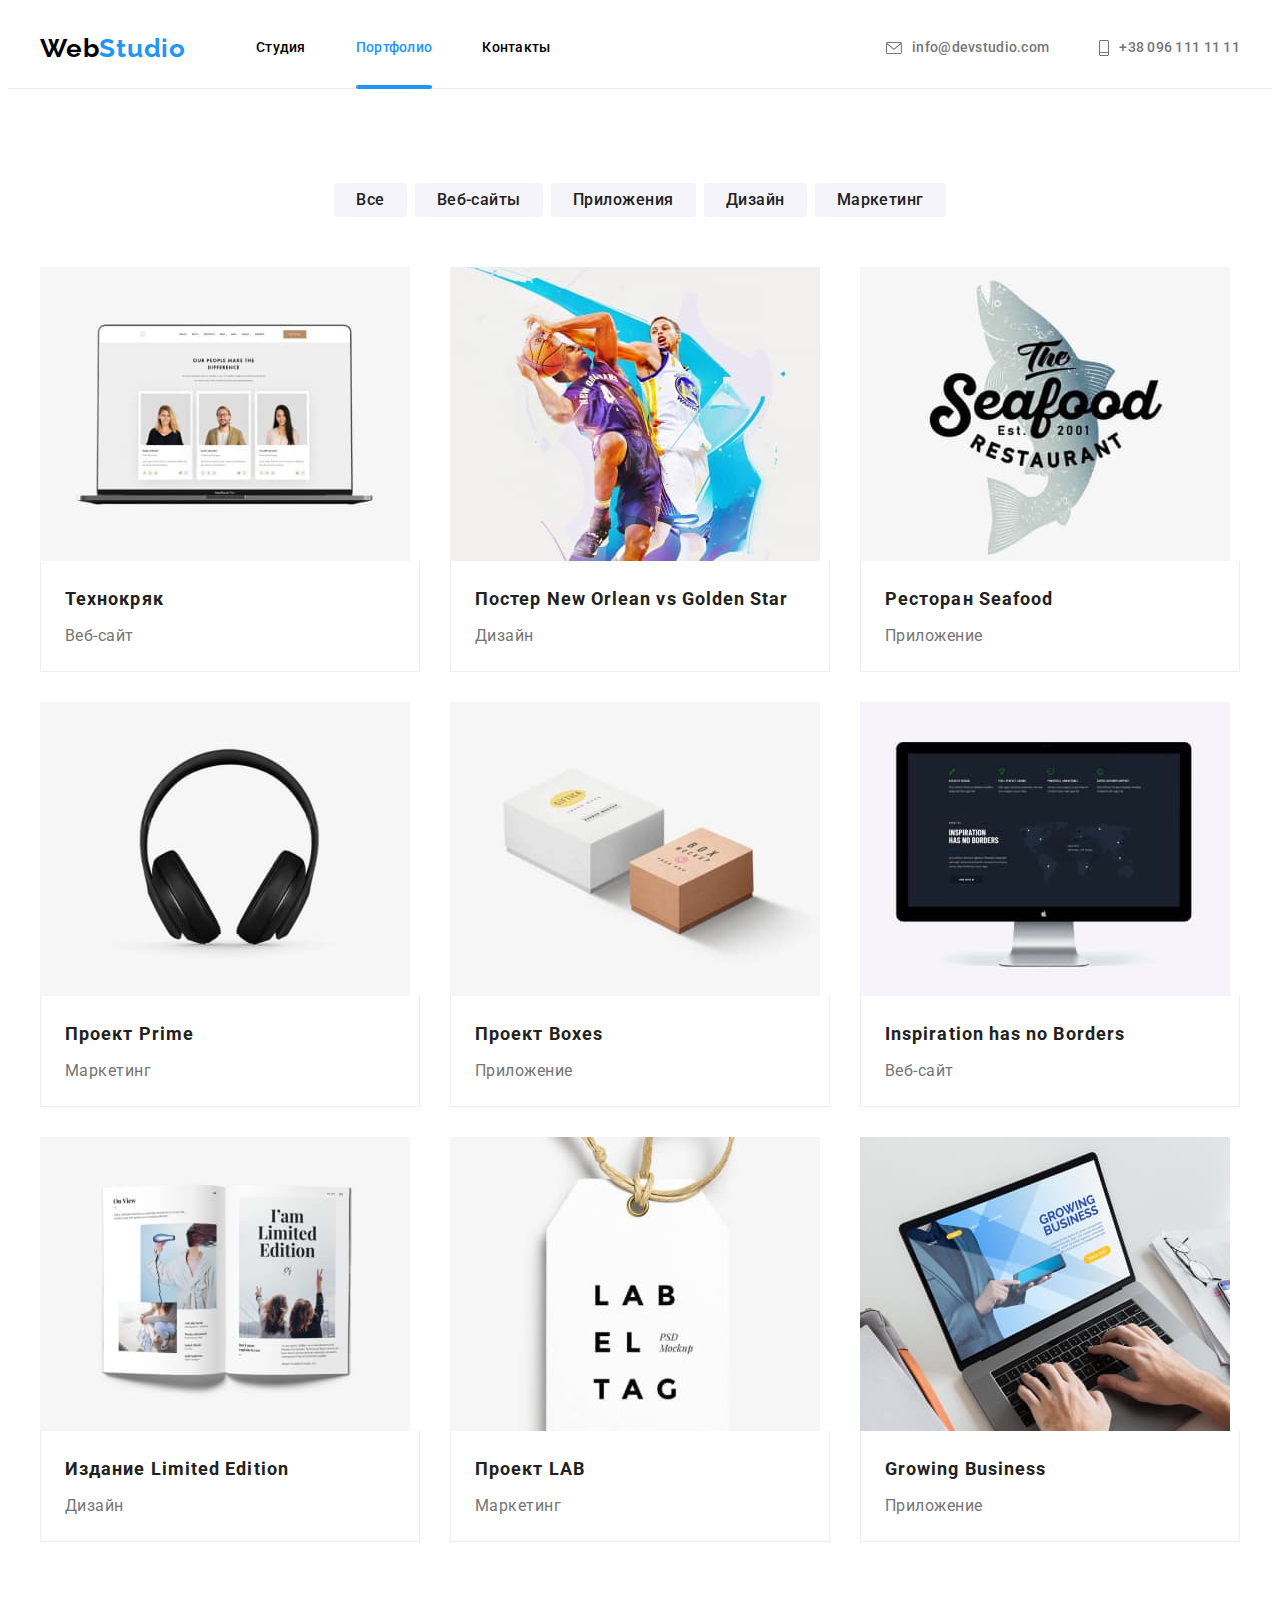
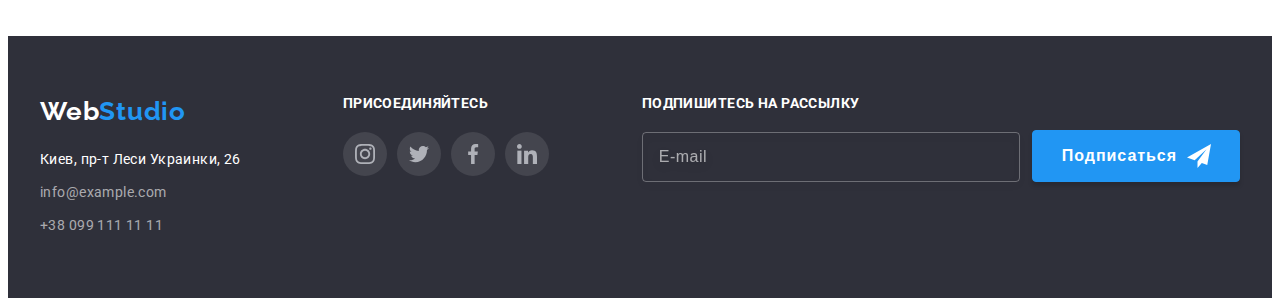
==== commit f8e10c36: "работа по БЕМ" ====
--- a/portfolio.html
+++ b/portfolio.html
@@ -20,8 +20,8 @@
     <!--header portfolio-->
     <header class="header">
         <div class="contanier header-contanier flex">
-            <nav class="navigation flex">
-                <a class="logo-link link animate__swing animate__animated" href="./index.html" lang="en"><span class="logo-web link">Web</span>Studio</a>
+            <nav class="header__nav flex">
+                <a class="logo link animate__swing animate__animated" href="./index.html" lang="en"><span class="logo-web link">Web</span>Studio</a>
                 <ul class="menu flex list">
                     <li class="menu-item">
                         <a class="menu-link link" href="./index.html">Студия</a>
@@ -34,9 +34,9 @@
                     </li>
                 </ul>
             </nav>
-            <ul class="header-contact flex list">
+            <ul class="header__contact flex list">
                 <li class="header-contact-item">
-                    <a class="header-contact-link flex link" href="mailto:info@devstudio.com">
+                    <a class="header-contact__link flex link" href="mailto:info@devstudio.com">
                         <svg width="16" height="12" class="mail">
                             <use href="./images/sprite.svg#icon-mail">
                             </use>
@@ -44,7 +44,7 @@
                         info@devstudio.com</a>
                 </li>
                 <li class="header-contact-item">
-                    <a class="header-contact-link flex link" href="tel:+380961111111">
+                    <a class="header-contact__link flex link" href="tel:+380961111111">
                         <svg width="10" height="16" class="phone">
                             <use href="./images/sprite.svg#icon-tel">
                             </use>
@@ -244,7 +244,7 @@
         <div class="contanier flex">
             <!-- adress footer container -->
             <div>
-                <a class="footer-logo-link link" href="#page_top" lang="en"><span
+                <a class="footer-logo link" href="#page_top" lang="en"><span
                         class="footer-logo-web">Web</span>Studio</a>
                 <address class="footer-adress">
                     <ul id="page_bottom" class="address list">
--- a/css/styles.css
+++ b/css/styles.css
@@ -577,7 +577,7 @@
   padding-top: 94px;
   padding-bottom: 94px;
 }
-.clients-regular {
+.clients {
   font-weight: 700;
   font-size: 36px;
   line-height: 1.16;
--- a/css/main.min.css
+++ b/css/main.min.css
@@ -1,2 +1,2 @@
-:root{--main-color-black: #212121;--logo-color: #000000;--text-color: #757575;--accent-color: #2196f3;--footer-background-color: #2f303a;--body-background-color: #ffffff;--background-color: #f5f4fa;--white-contacts-color: rgba(255, 255, 255, 0.6);--border-color: rgba(238, 238, 238, 1);--animation: 250ms cubic-bezier(0.4, 0, 0.2, 1);--button-background-color: #188ce8}.custom-checkbox{position:absolute !important;clip:rect(1px 1px 1px 1px);clip:rect(1px, 1px, 1px, 1px);padding:0 !important;border:0 !important;height:1px !important;width:1px !important;overflow:hidden}.hiden-title{position:absolute;width:1px;height:1px;margin:-1px;border:0;padding:0;white-space:nowrap;clip-path:inset(100%);clip:rect(0 0 0 0);overflow:hidden}html{scroll-behavior:smooth}h1,h2,h3,h4,h5,h6,p,ul,li{margin:0;padding:0}img{display:block}.list{list-style:none}.link{text-decoration:none}.flex{display:flex}body{font-family:'Roboto', sans-serif;font-weight:400;font-size:14px;line-height:1.14;letter-spacing:0.03em;color:var(--text-color)}.section{padding-top:94px;padding-bottom:94px}.contanier{max-width:1200px;padding:0 15px 0 15px;margin:0 auto}.modal-btn{font-family:inherit;font-weight:700;font-size:16px;line-height:1.87;letter-spacing:0.06em;color:var(--body-background-color);background:var(--accent-color);cursor:pointer;display:inline-block;padding:10px 32px;border:transparent;border-radius:4px;box-shadow:0px 4px 4px rgba(0,0,0,0.15);transition-property:background-color, box-shadow;transition-duration:250ms;transition-timing-function:cubic-bezier(0.4, 0, 0.2, 1)}.modal-btn:hover,.modal-btn:focus{color:var(--logo-color)}.social-list{justify-content:center;align-items:center}.social-list li{border-radius:50%}.social-list li li:not(:last-child){margin-right:10px}.social-list-item{display:flex;justify-content:center;align-items:center;border-radius:50%;width:44px;height:44px;fill:#afb1b8;background-color:transparent;transition-property:fill, background-color;transition-duration:250ms;transition-timing-function:cubic-bezier(0.4, 0, 0.2, 1)}.social-list-item:hover,.social-list-item:focus{background-color:var(--accent-color);fill:var(--body-background-color)}.section-title{font-weight:700;font-size:36px;line-height:1.16;text-align:center;letter-spacing:0.03em;color:var(--main-color-black)}.section-title-indent-h{margin-bottom:50px}.backdrop{position:fixed;top:0;left:0;width:100vw;height:100vh;z-index:100;background-color:rgba(0,0,0,0.2);transition-property:opacity, visibility;transition-duration:250ms;transition-timing-function:cubic-bezier(0.4, 0, 0.2, 1)}.is-hidden{opacity:0;visibility:hidden;pointer-events:none}.modal{position:absolute;transform:translate(-50%, -50%);top:50%;left:50%;width:528px;height:580px;background-color:var(--body-background-color);box-shadow:0px 1px 3px rgba(0,0,0,0.12),0px 1px 1px rgba(0,0,0,0.14),0px 2px 1px rgba(0,0,0,0.2);border-radius:4px}.modal-button{display:flex;align-items:center;justify-content:center;padding:0;width:30px;height:30px;position:absolute;top:8px;right:8px;cursor:pointer;background:var(--body-background-color);border:1px solid rgba(0,0,0,0.1);border-radius:50%}.modal-button:hover,.modal-button:focus{color:var(--accent-color)}.modal-icon-close{width:18px;height:18px;fill:currentColor}.modal-form{padding:40px;display:flex;flex-direction:column;font-size:14px;line-height:1.15;letter-spacing:0.01em;color:var(--main-color-black)}.modal-form-head{font-weight:700;font-size:20px;line-height:1.15;text-align:center;letter-spacing:0.03em;color:var(--main-color-black);margin-bottom:12px}.modal-form-field{font-size:12px;line-height:1.15;letter-spacing:0.01em;color:var(--text-color);margin-bottom:4px}.modal-form-input-wrapper{position:relative;margin-bottom:10px}.modal-input-form{padding-top:12px;padding-right:12px;padding-left:42px;padding-bottom:12px;width:100%;border:1px solid rgba(33,33,33,0.2);box-sizing:border-box;border-radius:4px;outline:none;color:var(--main-color-black);transition-property:border-color;transition-duration:250ms;transition-timing-function:cubic-bezier(0.4, 0, 0.2, 1)}.modal-input-form:last-child{margin-bottom:20px}.modal-input-form::placeholder{font-size:14px;line-height:1.15;letter-spacing:0.01em;color:rgba(117,117,117,0.5)}.modal-input-form:focus{border-color:var(--accent-color)}.modal-icon-form{position:absolute;width:18px;height:18px;top:50%;left:15px;transform:translatey(-50%);fill:currentColor;transition-property:fill;transition-duration:250ms;transition-timing-function:cubic-bezier(0.4, 0, 0.2, 1)}.modal-input-form:focus+.modal-icon-form{fill:var(--accent-color)}.modal-input-textarea{padding:12px 16px;margin-bottom:20px;width:100%;height:96px;font-size:12px;line-height:1.15;letter-spacing:0.01em;border:1px solid rgba(33,33,33,0.2);box-sizing:border-box;border-radius:4px;outline:none;color:var(--main-color-black);resize:none;transition-property:border-color;transition-duration:250ms;transition-timing-function:cubic-bezier(0.4, 0, 0.2, 1)}.modal-input-textarea::placeholder{font-size:12px;line-height:1.15;letter-spacing:0.01em;color:rgba(117,117,117,0.5)}.modal-input-textarea:focus{border-color:var(--accent-color)}.private-policy{display:flex;flex-direction:row;margin-left:12px;margin-bottom:30px}.custom-checkbox+label{display:inline-flex;align-items:center;user-select:none}.custom-checkbox+label::before{content:'';display:inline-block;margin-right:8px;width:16px;height:15px;flex-shrink:0;flex-grow:0;border:2px solid var(--main-color-black);border-radius:2px;background-repeat:no-repeat;background-position:center center;background-size:50% 50%;cursor:pointer;transition-property:border-color, background-image, background-color;transition-duration:250ms;transition-timing-function:cubic-bezier(0.4, 0, 0.2, 1)}.custom-checkbox:focus:not(:checked)+label::before{border-color:var(--accent-color)}.custom-checkbox:checked+label::before{border-color:#0b76ef;background-color:#0b76ef;background-image:url("../images/vector.svg");background-size:contain}.custom-checkbox:disabled+label::before{background-color:#e9ecef}.modal-text{color:var(--text-color)}.modal-text-link{text-decoration-line:underline;color:var(--text-color-accent)}.modal-send-button{padding:10px 56px;align-self:center;font-family:inherit;font-weight:700;font-size:16px;line-height:1.87;letter-spacing:0.06em;cursor:pointer;color:var(--body-background-color);background-color:var(--accent-color);box-shadow:0px 4px 4px rgba(0,0,0,0.15);border-color:transparent;border-radius:4px;transition-property:background-color;transition-duration:250ms;transition-timing-function:cubic-bezier(0.4, 0, 0.2, 1)}.modal-send-button:hover,.modal-send-button:focus{background-color:var(--button-background-color)}.header{position:sticky;top:0;z-index:1;width:100%;border-bottom:1px solid #ececec;background-color:var(--body-background-color)}.header-shadow{box-shadow:0px 4px 4px rgba(0,0,0,0.25)}.logo-link{font-family:'Raleway', sans-serif;font-weight:700;font-size:26px;line-height:1.19;letter-spacing:0.03em;color:var(--accent-color);margin-right:70px;display:inline-block;animation-duration:2000ms;animation-iteration-count:2}.logo-web{font-family:'Raleway', sans-serif;font-weight:700;font-size:26px;line-height:1.19;letter-spacing:0.03em;color:var(--logo-color)}.navigation{display:flex;align-items:center;cursor:pointer}.menu-item:not(:last-child){margin-right:50px}.menu{display:flex;align-items:center}.current{position:relative;color:var(--accent-color)}.current::after{content:'';position:absolute;width:100%;height:4px;bottom:-1px;left:0px;border-radius:2px;background-color:var(--accent-color)}.menu-link{padding-top:32px;padding-bottom:32px;display:block;font-family:inherit;font-weight:500;font-size:14px;line-height:1.15;letter-spacing:0.02em;color:var(--logo-color);transition-property:color;transition-duration:250ms;transition-timing-function:cubic-bezier(0.4, 0, 0.2, 1)}.menu-link:hover,.menu-link:focus,.menu-link.current{color:var(--accent-color)}.header-contact{margin-left:auto;align-items:center}.header-contact-item+.header-contact-item{margin-left:50px}.header-contact-link{align-items:center;padding-top:32px;padding-bottom:32px;font-family:inherit;font-weight:500;font-size:14px;line-height:1.15;letter-spacing:0.02em;color:var(--text-color);transition-property:color;transition-duration:250ms;transition-timing-function:cubic-bezier(0.4, 0, 0.2, 1)}.header-contact-link:hover,.header-contact-link:focus{color:var(--accent-color)}.mail{display:inline-block;margin-right:10px;fill:currentColor}.phone{display:inline-block;margin-right:10px;fill:currentColor}.hero{max-width:1600px;background-image:linear-gradient(0deg, rgba(47,48,58,0.4), rgba(47,48,58,0.4)),url(../images/banner/bg.jpg);background-position:center;background-repeat:no-repeat;background-color:#c4c4c4;padding-top:200px;padding-bottom:200px;margin:0 auto;text-align:center}.hero-title{font-weight:900;font-size:44px;line-height:1.36;text-align:center;letter-spacing:0.06em;text-transform:uppercase;color:var(--body-background-color);width:696px;margin-left:auto;margin-right:auto;margin-bottom:30px}.portfolio{padding-top:94px;padding-bottom:94px}.project-item-img-wrapper{position:relative;overflow:hidden}.project-animation{position:absolute;top:0;left:0;overflow:auto;transition-property:transform;transform:translateY(100%);transition:var(--animation);padding:63px 24px;width:100%;height:100%;background-color:rgba(33,150,243,0.9);font-size:18px;line-height:1.56;letter-spacing:0.03em;color:var(--body-background-color)}.project-foto:hover .project-animation,.project-foto:focus .project-animation{transform:translateY(0%)}.project{flex-wrap:wrap;align-items:flex-start;margin-top:-30px;margin-left:-30px}.project-item{display:block;width:calc((100% - 90px) / 3);margin-top:30px;margin-left:30px;transition-property:box-shadow;transition-duration:250ms;transition-timing-function:cubic-bezier(0.4, 0, 0.2, 1)}.project-item:hover,.project-item:focus{box-shadow:0px 1px 1px rgba(0,0,0,0.12),0px 4px 4px rgba(0,0,0,0.06),1px 4px 6px rgba(0,0,0,0.16)}.project-heading-content{padding-top:20px;padding-bottom:20px;padding-left:24px;padding-right:24px;border-right:1px solid #eeeeee;border-bottom:1px solid #eeeeee;border-left:1px solid #eeeeee}.project-heading{font-family:inherit;font-weight:700;font-size:18px;line-height:2;letter-spacing:0.06em;color:var(--main-color-black);margin-bottom:4px}.project-description{font-family:inherit;font-size:16px;line-height:1.87;letter-spacing:0.03em;color:var(--text-color)}.filter-options{justify-content:center;flex-wrap:wrap;margin-top:-8px;margin-left:-8px;margin-bottom:50px}.filter-item-options{margin-top:8px;margin-left:8px;color:var(--logo-color)}.filter-item{font-family:inherit;font-weight:500;font-size:16px;line-height:1.62;text-align:center;letter-spacing:0.03em;color:var(--logo-color);color:var(--main-color-black);background-color:var(--background-color);display:inline-block;border:transparent;border-radius:4px;padding-top:4px;padding-bottom:4px;padding-left:22px;padding-right:22px;cursor:pointer;transition-property:color, background-color, box-shadow;transition-duration:250ms;transition-timing-function:cubic-bezier(0.4, 0, 0.2, 1)}.filter-item:hover,.filter-item:focus{background:var(--accent-color);color:var(--background-color);box-shadow:0px 3px 1px rgba(0,0,0,0.1),0px 1px 2px rgba(0,0,0,0.08),0px 2px 2px rgba(0,0,0,0.12)}.skills{padding-top:94px;padding-bottom:94px;padding-bottom:0}.skills-list{display:flex}.skills-list-item{width:270px}.skills-list-item:not(:last-child){margin-right:30px}.skills-list-item-bg{display:flex;height:120px;align-items:center;justify-content:center;border-radius:4px;background-color:var(--background-color);margin-bottom:30px}.skills-list-title{font-family:inherit;font-weight:700;text-transform:uppercase;color:var(--main-color-black)}.skills-list-text{margin-top:10px;font-family:inherit;line-height:1.71;margin-top:10px;color:var(--text-color)}.pictures{padding-top:94px;padding-bottom:94px;text-align:center}.pictures-list{flex-basis:calc((100% - 90px) / 3);display:flex;flex-wrap:wrap;margin-left:-30px;margin-top:-30px}.pictures-list-item{margin-left:30px;margin-top:30px;position:relative}.pictures-description{color:var(--text-color);margin-top:10px;line-height:1.71}.pictures-description{position:absolute;left:0;bottom:0;display:flex;justify-content:center;align-items:center;height:70px;width:100%;background-color:rgba(47,48,58,0.8)}.pictures-description>p{font-weight:700;text-align:center;letter-spacing:0.03em;text-transform:uppercase;color:var(--body-background-color)}.clients{padding-top:94px;padding-bottom:94px}.clients-logo{display:block}.clients-logo:not(:last-child){margin-right:30px}.clients-logo{display:flex;justify-content:center;align-items:center;width:170px;height:92px;border:1px solid #afb1b8;border-radius:4px;fill:#afb1b8;transition-property:fill, border-color;transition-duration:250ms;transition-timing-function:cubic-bezier(0.4, 0, 0.2, 1)}.clients-logo:focus,.clients-logo:hover{border-color:var(--accent-color);fill:var(--accent-color)}.footer{padding-top:60px;padding-bottom:60px;background-color:var(--footer-background-color);align-items:baseline}.footer-logo-link{font-family:'Raleway', sans-serif;font-weight:700;font-size:26px;line-height:1.19;letter-spacing:0.03em;color:var(--accent-color)}.footer-logo-web{font-family:'Raleway', sans-serif;font-weight:700;font-size:26px;line-height:1.19;letter-spacing:0.03em;color:var(--body-background-color)}.footer-adress{max-width:240px;margin-top:20px}.footer-adress:hover,.footer-adress:focus{color:var(--accent-color)}.footer-adress-map{font-family:inherit;font-style:normal;font-size:14px;line-height:1.71;letter-spacing:0.03em;color:var(--body-background-color);transition-property:color;transition-duration:250ms;transition-timing-function:cubic-bezier(0.4, 0, 0.2, 1)}.footer-adress-map:hover,.footer-adress-map:focus{color:var(--accent-color)}.footer-adress-item{display:inline-block;margin-bottom:9px}.footer-adress-item:last-child{margin-bottom:0}.footer-address-contact{font-family:inherit;font-style:normal;font-weight:normal;font-size:14px;line-height:1.71;letter-spacing:0.03em;color:var(--white-contacts-color);transition-property:color;transition-duration:250ms;transition-timing-function:cubic-bezier(0.4, 0, 0.2, 1)}.footer-address-contact:hover,.footer-address-contact:focus{color:var(--accent-color)}.footer-social{margin-left:73px;fill:var(--body-background-color)}.footer-social h3{font-weight:700;font-size:14px;line-height:1.15;letter-spacing:0.03em;text-transform:uppercase;color:var(--body-background-color);margin-bottom:20px}.footer-social .footer-social-item{background-color:rgba(255,255,255,0.1)}.footer-subscribe-form{display:flex;margin-left:93px}.footer-subscribe-text{font-weight:700;font-size:14px;line-height:1.15;letter-spacing:0.03em;text-transform:uppercase;color:var(--body-background-color);display:block}.footer-subscribe-email{width:358px;margin-top:20px;padding-left:16px;padding-top:15px;padding-bottom:15px;background-color:transparent;border:1px solid rgba(255,255,255,0.3);filter:drop-shadow(0px 4px 4px rgba(0,0,0,0.15));border-radius:4px;font-size:16px;line-height:1.15;letter-spacing:0.03em;color:var(--body-background-color)}.footer-subscribe-email::placeholder{font-size:16px;line-height:1.15;letter-spacing:0.03em;color:var(--white-contacts-color)}.subscribe-button{display:flex;justify-content:center;align-items:center;align-self:flex-end;padding-top:10px;padding-bottom:10px;padding-left:29px;padding-right:28px;margin-left:12px;background-color:var(--accent-color);box-shadow:0px 4px 4px rgba(0,0,0,0.15);border:1px solid var(--accent-color);border-radius:4px;font-weight:700;font-size:16px;line-height:1.87;letter-spacing:0.06em;color:var(--body-background-color);cursor:pointer;transition-property:background-color;transition-duration:250ms;transition-timing-function:cubic-bezier(0.4, 0, 0.2, 1)}.subscribe-button:hover,.subscribe-button:focus{background-color:var(--button-background-color)}.subscribe-icon{margin-left:10px;width:24px;height:24px}.team-list{flex-wrap:wrap;align-items:flex-start;margin-left:-30px;margin-top:-30px}.team-list-item{width:calc((100% - 120px) / 4);margin-left:30px;margin-top:30px;background:var(--body-background-color);box-shadow:0px 1px 3px rgba(0,0,0,0.12),0px 1px 1px rgba(0,0,0,0.14),0px 2px 1px rgba(0,0,0,0.2);border-radius:0px 0px 4px 4px}.team-title{font-family:inherit;font-weight:700;font-size:36px;line-height:1.16;letter-spacing:0.03em;color:var(--main-color-black)}.team-list-item-name{font-family:inherit;font-weight:500;font-size:16px;line-height:1.19;letter-spacing:0.03em;color:var(--main-color-black);margin-bottom:10px}.team-list-content{padding:30px}.team-list-item-position{font-family:inherit;font-weight:400;font-size:16px;line-height:1.19;letter-spacing:0.03em;color:var(--text-color);display:block;margin-bottom:16px}.social-list{justify-content:center;align-items:center}.social-list li{border-radius:50%}.social-list li:not(:last-child){margin-right:10px}.link-social{display:flex;justify-content:center;align-items:center;border-radius:50%;width:44px;height:44px;fill:#afb1b8;background-color:transparent;transition-property:fill, background-color;transition-duration:250ms;transition-timing-function:cubic-bezier(0.4, 0, 0.2, 1)}.link-social:hover,.link-social:focus{background-color:var(--accent-color);fill:var(--body-background-color)}
+:root{--main-color-black: #212121;--logo-color: #000000;--text-color: #757575;--accent-color: #2196f3;--footer-background-color: #2f303a;--body-background-color: #ffffff;--background-color: #f5f4fa;--white-contacts-color: rgba(255, 255, 255, 0.6);--border-color: rgba(238, 238, 238, 1);--animation: 250ms cubic-bezier(0.4, 0, 0.2, 1);--button-background-color: #188ce8}.custom-checkbox{position:absolute !important;clip:rect(1px 1px 1px 1px);clip:rect(1px, 1px, 1px, 1px);padding:0 !important;border:0 !important;height:1px !important;width:1px !important;overflow:hidden}.hiden-title{position:absolute;width:1px;height:1px;margin:-1px;border:0;padding:0;white-space:nowrap;clip-path:inset(100%);clip:rect(0 0 0 0);overflow:hidden}.social-list-item,.modal-button,.header__nav,.menu,.skills-list-item-bg,.pictures-description,.subscribe-button,.link-social{display:flex;align-items:center}html{scroll-behavior:smooth}h1,h2,h3,h4,h5,h6,p,ul,li{margin:0;padding:0}img{display:block}.list{list-style:none}.link{text-decoration:none}.flex{display:flex}body{font-size:14px;font-weight:400;line-height:1.71;font-family:'Roboto', sans-serif;letter-spacing:0.03em;color:var(--text-color)}.section{padding-top:94px;padding-bottom:94px}.contanier{max-width:1200px;padding:0 15px 0 15px;margin:0 auto}.modal-btn{font-family:inherit;font-size:16px;font-weight:700;line-height:1.88;letter-spacing:0.06em;color:var(--body-background-color);background:var(--accent-color);cursor:pointer;display:inline-block;padding:10px 32px;border:transparent;border-radius:4px;box-shadow:0px 4px 4px rgba(0,0,0,0.15);transition-property:background-color, box-shadow;transition-duration:250ms;transition-timing-function:cubic-bezier(0.4, 0, 0.2, 1)}.modal-btn:hover,.modal-btn:focus{color:var(--logo-color)}.social-list{justify-content:center;align-items:center}.social-list li{border-radius:50%}.social-list li li:not(:last-child){margin-right:10px}.social-list-item{justify-content:center;border-radius:50%;width:44px;height:44px;fill:#afb1b8;background-color:transparent;transition-property:fill, background-color;transition-duration:250ms;transition-timing-function:cubic-bezier(0.4, 0, 0.2, 1)}.social-list-item:hover,.social-list-item:focus{background-color:var(--accent-color);fill:var(--body-background-color)}.backdrop{position:fixed;top:0;left:0;width:100vw;height:100vh;z-index:100;background-color:rgba(0,0,0,0.2);transition-property:opacity, visibility;transition-duration:250ms;transition-timing-function:cubic-bezier(0.4, 0, 0.2, 1)}.is-hidden{opacity:0;visibility:hidden;pointer-events:none}.modal{position:absolute;transform:translate(-50%, -50%);top:50%;left:50%;width:528px;height:580px;background-color:var(--body-background-color);box-shadow:0px 1px 3px rgba(0,0,0,0.12),0px 1px 1px rgba(0,0,0,0.14),0px 2px 1px rgba(0,0,0,0.2);border-radius:4px}.modal-button{justify-content:center;padding:0;width:30px;height:30px;position:absolute;top:8px;right:8px;cursor:pointer;background:var(--body-background-color);border:1px solid rgba(0,0,0,0.1);border-radius:50%}.modal-button:hover,.modal-button:focus{color:var(--accent-color)}.modal-icon-close{width:18px;height:18px;fill:currentColor}.modal-form{padding:40px;display:flex;flex-direction:column;font-size:14px;line-height:1.15;letter-spacing:0.01em;color:var(--main-color-black)}.modal-form-head{font-size:20px;font-weight:700;line-height:1.15;letter-spacing:0.03em;text-align:center;color:var(--main-color-black);margin-bottom:12px}.modal-form-field{font-size:12px;line-height:1.15;letter-spacing:0.01em;color:var(--text-color);margin-bottom:4px}.modal-form-input-wrapper{position:relative;margin-bottom:10px}.modal-input-form{padding-top:12px;padding-right:12px;padding-left:42px;padding-bottom:12px;width:100%;border:1px solid rgba(33,33,33,0.2);box-sizing:border-box;border-radius:4px;outline:none;color:var(--main-color-black);transition-property:border-color;transition-duration:250ms;transition-timing-function:cubic-bezier(0.4, 0, 0.2, 1)}.modal-input-form:last-child{margin-bottom:20px}.modal-input-form::placeholder{font-size:14px;line-height:1.15;letter-spacing:0.01em;color:rgba(117,117,117,0.5)}.modal-input-form:focus{border-color:var(--accent-color)}.modal-icon-form{position:absolute;width:18px;height:18px;top:50%;left:15px;transform:translatey(-50%);fill:currentColor;transition-property:fill;transition-duration:250ms;transition-timing-function:cubic-bezier(0.4, 0, 0.2, 1)}.modal-input-form:focus+.modal-icon-form{fill:var(--accent-color)}.modal-input-textarea{padding:12px 16px;margin-bottom:20px;width:100%;height:96px;font-size:12px;line-height:1.15;letter-spacing:0.01em;border:1px solid rgba(33,33,33,0.2);box-sizing:border-box;border-radius:4px;outline:none;color:var(--main-color-black);resize:none;transition-property:border-color;transition-duration:250ms;transition-timing-function:cubic-bezier(0.4, 0, 0.2, 1)}.modal-input-textarea::placeholder{font-size:12px;line-height:1.15;letter-spacing:0.01em;color:rgba(117,117,117,0.5)}.modal-input-textarea:focus{border-color:var(--accent-color)}.private-policy{display:flex;flex-direction:row;margin-left:12px;margin-bottom:30px}.custom-checkbox+label::before{content:'';display:inline-block;margin-right:8px;width:16px;height:15px;flex-shrink:0;flex-grow:0;border:2px solid var(--main-color-black);border-radius:2px;background-repeat:no-repeat;background-position:center center;background-size:50% 50%;cursor:pointer;transition-property:border-color, background-image, background-color;transition-duration:250ms;transition-timing-function:cubic-bezier(0.4, 0, 0.2, 1)}.custom-checkbox+label::before+label{display:inline-flex;align-items:center;user-select:none}.custom-checkbox+label::before:focus:not(:checked)+label::before{border-color:var(--accent-color)}.custom-checkbox:checked+label::before{border-color:#0b76ef;background-color:#0b76ef;background-image:url("../images/vector.svg");background-size:contain}.custom-checkbox:disabled+label::before{background-color:#e9ecef}.modal-text{color:var(--text-color)}.modal-text-link{text-decoration-line:underline;color:var(--text-color-accent)}.modal-send-button{padding:10px 56px;align-self:center;font-family:inherit;font-size:16px;font-weight:700;line-height:1.88;letter-spacing:0.06em;cursor:pointer;color:var(--body-background-color);background-color:var(--accent-color);box-shadow:0px 4px 4px rgba(0,0,0,0.15);border-color:transparent;border-radius:4px;transition-property:background-color;transition-duration:250ms;transition-timing-function:cubic-bezier(0.4, 0, 0.2, 1)}.modal-send-button:hover,.modal-send-button:focus{background-color:var(--button-background-color)}.header{position:sticky;top:0;z-index:1;width:100%;border-bottom:1px solid #ececec;background-color:var(--body-background-color)}.header-shadow{box-shadow:0px 4px 4px rgba(0,0,0,0.25)}.logo{font-family:'Raleway', sans-serif;font-size:26px;font-weight:700;line-height:1.19;letter-spacing:0.03em;color:var(--accent-color);margin-right:70px;display:inline-block;animation-duration:2000ms;animation-iteration-count:2}.logo-web{font-family:'Raleway', sans-serif;font-size:26px;font-weight:700;line-height:1.19;letter-spacing:0.03em;color:var(--logo-color)}.header__nav{cursor:pointer}.menu-item:not(:last-child){margin-right:50px}.current{position:relative;color:var(--accent-color)}.current::after{content:'';position:absolute;width:100%;height:4px;bottom:-1px;left:0px;border-radius:2px;background-color:var(--accent-color)}.menu-link{padding-top:32px;padding-bottom:32px;display:block;font-family:inherit;font-size:14px;font-weight:500;line-height:1.14;letter-spacing:0.02em;color:var(--logo-color);transition-property:color;transition-duration:250ms;transition-timing-function:cubic-bezier(0.4, 0, 0.2, 1)}.menu-link:hover,.menu-link:focus,.menu-link.current{color:var(--accent-color)}.header__contact{margin-left:auto;align-items:center}.header-contact-item+.header-contact-item{margin-left:50px}.header-contact__link{align-items:center;padding-top:32px;padding-bottom:32px;font-family:inherit;font-size:14px;font-weight:500;line-height:1.14;letter-spacing:0.02em;color:var(--text-color);transition-property:color;transition-duration:250ms;transition-timing-function:cubic-bezier(0.4, 0, 0.2, 1)}.header-contact__link:hover,.header-contact__link:focus{color:var(--accent-color)}.mail{display:inline-block;margin-right:10px;fill:currentColor}.phone{display:inline-block;margin-right:10px;fill:currentColor}.hero{max-width:1600px;background-image:linear-gradient(0deg, rgba(47,48,58,0.4), rgba(47,48,58,0.4)),url(../images/banner/bg.jpg);background-position:center;background-repeat:no-repeat;background-color:#c4c4c4;padding-top:200px;padding-bottom:200px;margin:0 auto;text-align:center}.hero-title{font-size:44px;font-weight:900;line-height:1.36;text-align:center;letter-spacing:0.06em;text-transform:uppercase;color:var(--body-background-color);width:696px;margin-left:auto;margin-right:auto;margin-bottom:30px}.portfolio{padding-top:94px;padding-bottom:94px}.project-item-img-wrapper{position:relative;overflow:hidden}.project-animation{position:absolute;top:0;left:0;overflow:auto;transition-property:transform;transform:translateY(100%);transition:var(--animation);padding:63px 24px;width:100%;height:100%;background-color:rgba(33,150,243,0.9);font-size:18px;line-height:1.56;letter-spacing:0.03em;color:var(--body-background-color)}.project-foto:hover .project-animation,.project-foto:focus .project-animation{transform:translateY(0%)}.project{flex-wrap:wrap;align-items:flex-start;margin-top:-30px;margin-left:-30px}.project-item{display:block;width:calc((100% - 90px) / 3);margin-top:30px;margin-left:30px;transition-property:box-shadow;transition-duration:250ms;transition-timing-function:cubic-bezier(0.4, 0, 0.2, 1)}.project-item:hover,.project-item:focus{box-shadow:0px 1px 1px rgba(0,0,0,0.12),0px 4px 4px rgba(0,0,0,0.06),1px 4px 6px rgba(0,0,0,0.16)}.project-heading-content{padding-top:20px;padding-bottom:20px;padding-left:24px;padding-right:24px;border-right:1px solid #eeeeee;border-bottom:1px solid #eeeeee;border-left:1px solid #eeeeee}.project-heading{font-family:inherit;font-size:18px;font-weight:700;line-height:2;letter-spacing:0.06em;color:var(--main-color-black);margin-bottom:4px}.project-description{font-family:inherit;font-size:16px;line-height:1.87;letter-spacing:0.03em;color:var(--text-color)}.filter-options{justify-content:center;flex-wrap:wrap;margin-top:-8px;margin-left:-8px;margin-bottom:50px}.filter-item-options{margin-top:8px;margin-left:8px;color:var(--logo-color)}.filter-item{font-family:inherit;font-size:16px;font-weight:500;line-height:1.63;text-align:center;letter-spacing:0.03em;color:var(--main-color-black);background-color:var(--background-color);display:inline-block;border:transparent;border-radius:4px;padding-top:4px;padding-bottom:4px;padding-left:22px;padding-right:22px;cursor:pointer;transition-property:color, background-color, box-shadow;transition-duration:250ms;transition-timing-function:cubic-bezier(0.4, 0, 0.2, 1)}.filter-item:hover,.filter-item:focus{background:var(--accent-color);color:var(--background-color);box-shadow:0px 3px 1px rgba(0,0,0,0.1),0px 1px 2px rgba(0,0,0,0.08),0px 2px 2px rgba(0,0,0,0.12)}.skills{padding-top:94px;padding-bottom:94px;padding-bottom:0}.skills-list{display:flex}.skills-list-item{width:270px}.skills-list-item:not(:last-child){margin-right:30px}.skills-list-item-bg{height:120px;justify-content:center;border-radius:4px;background-color:var(--background-color);margin-bottom:30px}.skills-list-title{font-family:inherit;font-weight:700;text-transform:uppercase;color:var(--main-color-black)}.skills-list-text{margin-top:10px;font-family:inherit;line-height:1.71;margin-top:10px;color:var(--text-color)}.pictures{padding-top:94px;padding-bottom:94px;text-align:center}.pictures-title{font-size:36px;font-weight:700;line-height:1.17;text-align:center;letter-spacing:0.03em;color:var(--main-color-black)}.pictures-title-indent-h{margin-bottom:50px}.pictures-list{flex-basis:calc((100% - 90px) / 3);display:flex;flex-wrap:wrap;margin-left:-30px;margin-top:-30px}.pictures-list-item{margin-left:30px;margin-top:30px;position:relative}.pictures-description{color:var(--text-color);margin-top:10px;line-height:1.71;position:absolute;left:0;bottom:0;justify-content:center;height:70px;width:100%;background-color:rgba(47,48,58,0.8)}.pictures-description>p{font-weight:700;text-align:center;letter-spacing:0.03em;text-transform:uppercase;color:var(--body-background-color)}.clients{padding-top:94px;padding-bottom:94px}.clients-title{font-size:36px;font-weight:700;line-height:1.17;letter-spacing:0.03em;text-align:center;color:var(--main-color-black);margin-bottom:50px}.clients-logo{display:block}.clients-logo:not(:last-child){margin-right:30px}.clients-logo{display:flex;justify-content:center;align-items:center;width:170px;height:92px;border:1px solid #afb1b8;border-radius:4px;fill:#afb1b8;transition-property:fill, border-color;transition-duration:250ms;transition-timing-function:cubic-bezier(0.4, 0, 0.2, 1)}.clients-logo:focus,.clients-logo:hover{border-color:var(--accent-color);fill:var(--accent-color)}.footer{padding-top:60px;padding-bottom:60px;background-color:var(--footer-background-color);align-items:baseline}.footer-logo{font-family:'Raleway', sans-serif;font-size:26px;font-weight:700;line-height:1.19;letter-spacing:0.03em;color:var(--accent-color)}.footer-logo-web{font-family:'Raleway', sans-serif;font-size:26px;font-weight:700;line-height:1.19;letter-spacing:0.03em;color:var(--body-background-color)}.footer-adress{max-width:240px;margin-top:20px}.footer-adress:hover,.footer-adress:focus{color:var(--accent-color)}.footer-adress-map{font-family:inherit;font-style:normal;font-size:14px;line-height:1.71;letter-spacing:0.03em;color:var(--body-background-color);transition-property:color;transition-duration:250ms;transition-timing-function:cubic-bezier(0.4, 0, 0.2, 1)}.footer-adress-map:hover,.footer-adress-map:focus{color:var(--accent-color)}.footer-adress-item{display:inline-block;margin-bottom:9px}.footer-adress-item:last-child{margin-bottom:0}.footer-address-contact{font-family:inherit;font-style:normal;font-weight:normal;font-size:14px;line-height:1.71;letter-spacing:0.03em;color:var(--white-contacts-color);transition-property:color;transition-duration:250ms;transition-timing-function:cubic-bezier(0.4, 0, 0.2, 1)}.footer-address-contact:hover,.footer-address-contact:focus{color:var(--accent-color)}.footer-social{margin-left:73px;fill:var(--body-background-color)}.footer-social .footer-social-item{background-color:rgba(255,255,255,0.1)}.footer-social h3{font-size:14px;font-weight:700;line-height:1.14;letter-spacing:0.03em;text-transform:uppercase;color:var(--body-background-color);margin-bottom:20px}.footer-subscribe-form{display:flex;margin-left:93px}.footer-subscribe-text{font-size:14px;font-weight:700;line-height:1.14;letter-spacing:0.03em;text-transform:uppercase;color:var(--body-background-color);display:block}.footer-subscribe-email{width:358px;margin-top:20px;padding-left:16px;padding-top:15px;padding-bottom:15px;background-color:transparent;border:1px solid rgba(255,255,255,0.3);filter:drop-shadow(0px 4px 4px rgba(0,0,0,0.15));border-radius:4px;font-size:16px;line-height:1.15;letter-spacing:0.03em;color:var(--body-background-color)}.footer-subscribe-email::placeholder{font-size:16px;line-height:1.15;letter-spacing:0.03em;color:var(--white-contacts-color)}.subscribe-button{justify-content:center;align-self:flex-end;padding-top:10px;padding-bottom:10px;padding-left:29px;padding-right:28px;margin-left:12px;background-color:var(--accent-color);box-shadow:0px 4px 4px rgba(0,0,0,0.15);border:1px solid var(--accent-color);border-radius:4px;font-size:16px;font-weight:700;line-height:1.88;letter-spacing:0.06em;color:var(--body-background-color);cursor:pointer;transition-property:background-color;transition-duration:250ms;transition-timing-function:cubic-bezier(0.4, 0, 0.2, 1)}.subscribe-button:hover,.subscribe-button:focus{background-color:var(--button-background-color)}.subscribe-icon{margin-left:10px;width:24px;height:24px}.team{text-align:center;padding-top:94px;padding-bottom:94px;background-color:var(--background-color)}.team-list{flex-wrap:wrap;align-items:flex-start;margin-left:-30px;margin-top:-30px}.team-list-item{width:calc((100% - 120px) / 4);margin-left:30px;margin-top:30px;background:var(--body-background-color);box-shadow:0px 1px 3px rgba(0,0,0,0.12),0px 1px 1px rgba(0,0,0,0.14),0px 2px 1px rgba(0,0,0,0.2);border-radius:0px 0px 4px 4px}.team-title{font-family:inherit;font-size:36px;font-weight:700;line-height:1.17;letter-spacing:0.03em;color:var(--main-color-black)}.team-title{margin-bottom:50px}.team-list-item-name{font-family:inherit;font-size:16px;font-weight:500;line-height:1.19;letter-spacing:0.03em;color:var(--main-color-black);margin-bottom:10px}.team-list-content{padding:30px}.team-list-item-position{font-family:inherit;font-size:16px;font-weight:400;line-height:1.19;letter-spacing:0.03em;color:var(--text-color);display:block;margin-bottom:16px}.social-list{justify-content:center;align-items:center}.social-list li{border-radius:50%}.social-list li:not(:last-child){margin-right:10px}.link-social{justify-content:center;border-radius:50%;width:44px;height:44px;fill:#afb1b8;background-color:transparent;transition-property:fill, background-color;transition-duration:250ms;transition-timing-function:cubic-bezier(0.4, 0, 0.2, 1)}.link-social:hover,.link-social:focus{background-color:var(--accent-color);fill:var(--body-background-color)}
 /*# sourceMappingURL=main.min.css.map */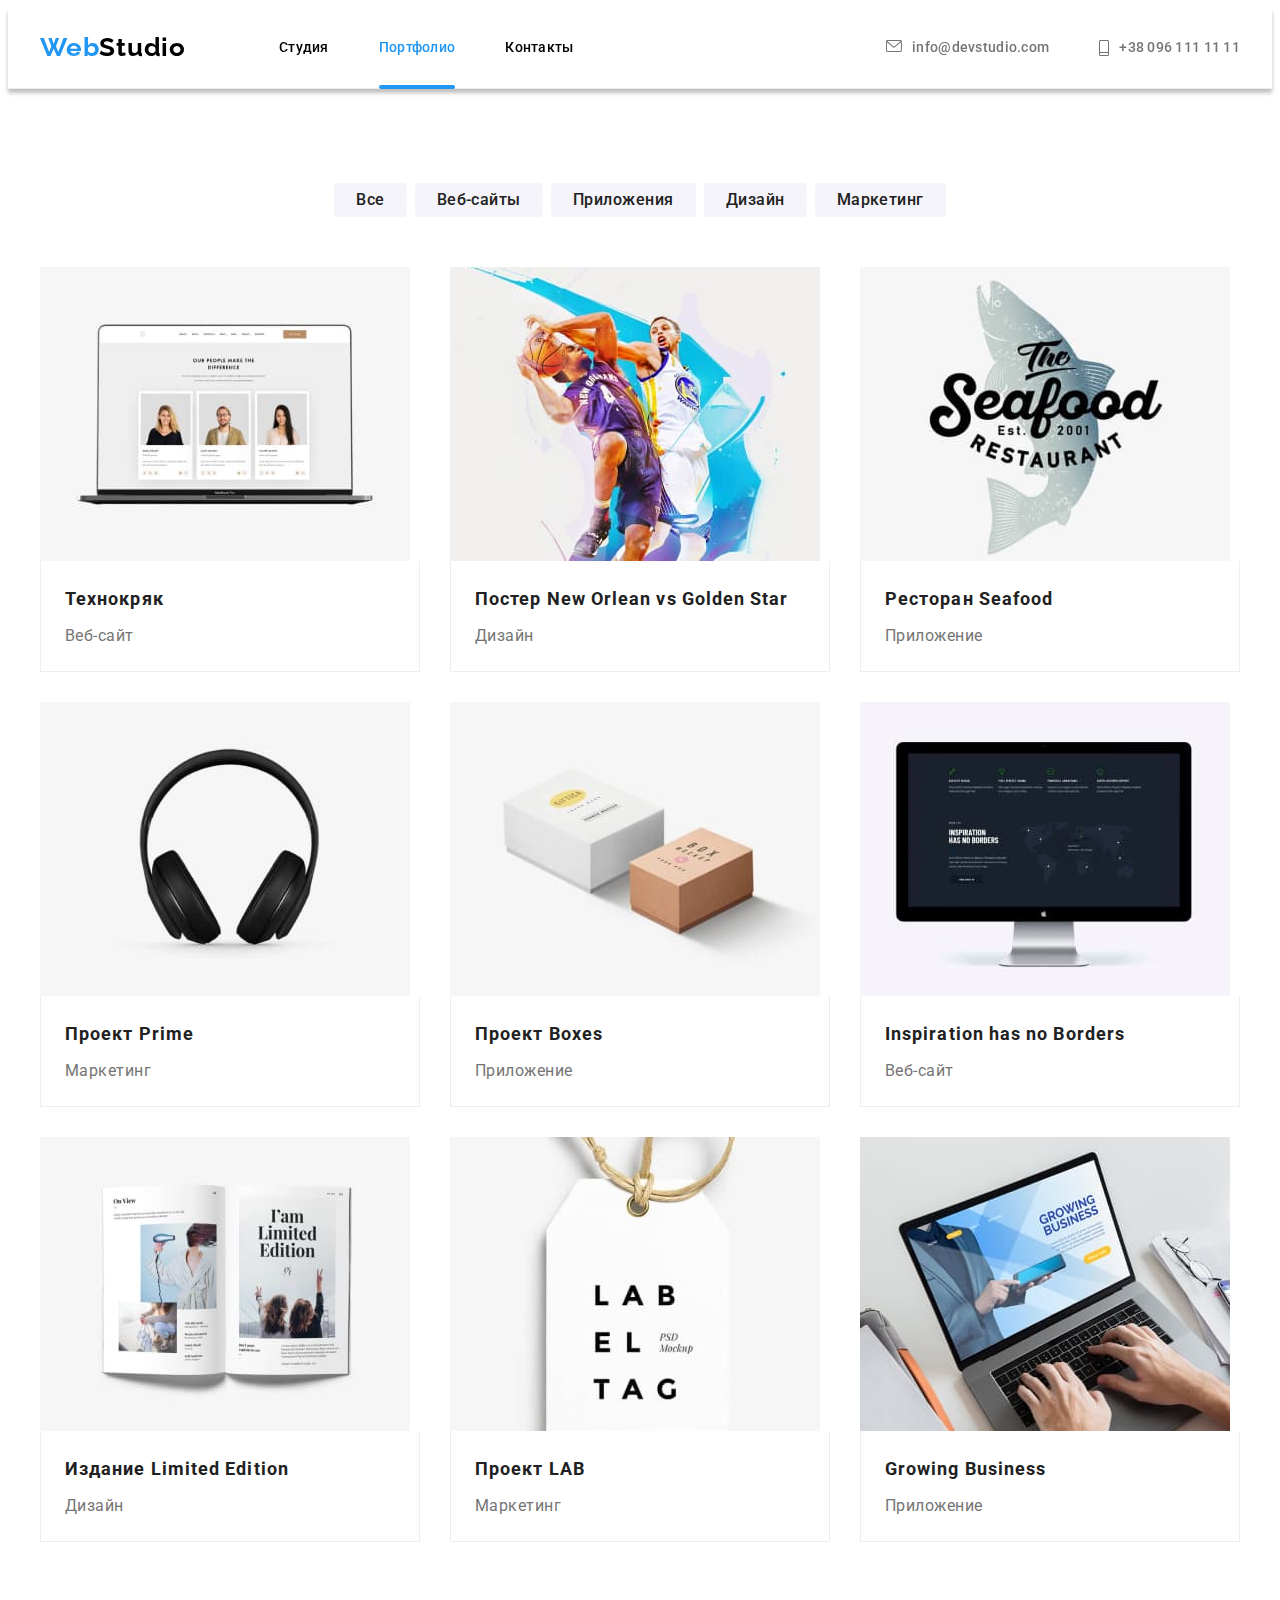
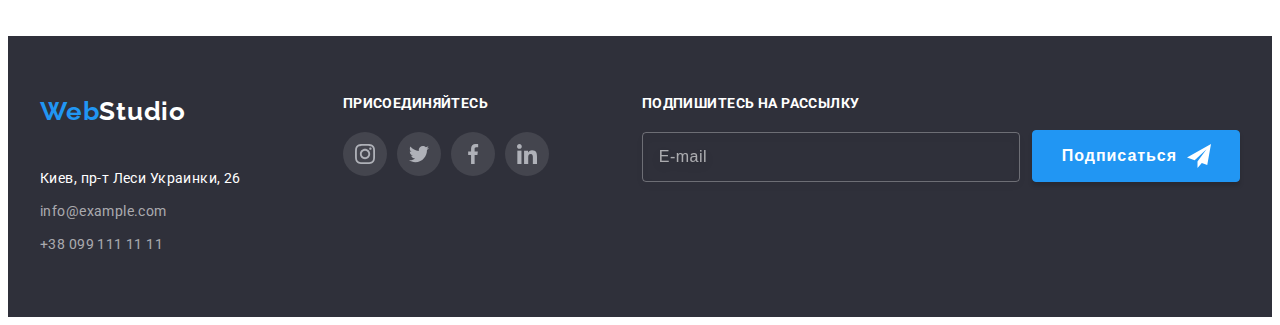
==== commit 6d36251c: "сделал д/з#7" ====
--- a/portfolio.html
+++ b/portfolio.html
@@ -18,34 +18,34 @@
 </head>
 <body id="page_top">
     <!--header portfolio-->
-    <header class="header">
-        <div class="contanier header-contanier flex">
-            <nav class="header__nav flex">
-                <a class="logo link animate__swing animate__animated" href="./index.html" lang="en"><span class="logo-web link">Web</span>Studio</a>
-                <ul class="menu flex list">
-                    <li class="menu-item">
-                        <a class="menu-link link" href="./index.html">Студия</a>
-                    </li>
-                    <li class="menu-item">
-                        <a class="menu-link link current" href="./portfolio.html">Портфолио</a>
-                    </li>
-                    <li class="menu-item">
-                        <a class="menu-link link" href="#page_bottom">Контакты</a>
+    <header class="header header-shadow">
+        <div class="contanier flex">
+            <nav class="header__nav align-item flex">
+                <a class="logo logo--header link animate__swing animate__animated" href="./index.html" lang="en"><span class="logo__web link">Web</span>Studio</a>
+                <ul class="header__nav__list flex list">
+                    <li class="header__nav__item">
+                        <a class="header__list__item link" href="./index.html">Студия</a>
+                    </li>
+                    <li class="header__nav__item">
+                        <a class="header__list__item link current" href="./portfolio.html">Портфолио</a>
+                    </li>
+                    <li class="header__nav__item">
+                        <a class="header__list__item link" href="#page_bottom">Контакты</a>
                     </li>
                 </ul>
             </nav>
-            <ul class="header__contact flex list">
-                <li class="header-contact-item">
-                    <a class="header-contact__link flex link" href="mailto:info@devstudio.com">
-                        <svg width="16" height="12" class="mail">
+            <ul class="header__contact align-item flex list">
+                <li class="header__contact__list">
+                    <a class="header__contact__item flex link" href="mailto:info@devstudio.com">
+                        <svg width="16" height="12" class="header__icon__mail">
                             <use href="./images/sprite.svg#icon-mail">
                             </use>
                         </svg>
                         info@devstudio.com</a>
                 </li>
-                <li class="header-contact-item">
-                    <a class="header-contact__link flex link" href="tel:+380961111111">
-                        <svg width="10" height="16" class="phone">
+                <li class="header__contact__list">
+                    <a class="header__contact__item flex link" href="tel:+380961111111">
+                        <svg width="10" height="16" class="header__icon__phone">
                             <use href="./images/sprite.svg#icon-tel">
                             </use>
                         </svg>
@@ -60,178 +60,178 @@
             <div class="contanier">
                 <!-- hiden title -->
                 <h1 class="hiden-title">Портфолио</h1>
-                <h2 class='hiden-title'>Фильтр работ</h2>
-                <!-- hiden title -->
-                <ul class="filter-options flex list">
-                    <li class="filter-item-options">
-                        <button type="button" class="filter-item">Все</button>
-                    </li>
-                    <li class="filter-item-options">
-                        <button type="button" class="filter-item">Веб-сайты</button>
-                    </li>
-                    <li class="filter-item-options">
-                        <button type="button" class="filter-item">Приложения</button>
-                    </li>
-                    <li class="filter-item-options">
-                        <button type="button" class="filter-item">Дизайн</button>
-                    </li>
-                    <li class="filter-item-options">
-                        <button type="button" class="filter-item">Маркетинг</button>
+                <!-- work-filter-list-->
+                <ul class="filter-list flex list">
+                    <li class="filter-list__item">
+                        <button type="button" class="filter-list__item__link">Все</button>
+                    </li>
+                    <li class="filter-list__item">
+                        <button type="button" class="filter-list__item__link">Веб-сайты</button>
+                    </li>
+                    <li class="filter-list__item">
+                        <button type="button" class="filter-list__item__link">Приложения</button>
+                    </li>
+                    <li class="filter-list__item">
+                        <button type="button" class="filter-list__item__link">Дизайн</button>
+                    </li>
+                    <li class="filter-list__item">
+                        <button type="button" class="filter-list__item__link">Маркетинг</button>
                     </li>
                 </ul>
-                <ul class="project flex list">
-                    <li class="project-item">
-                        <a href="" class="project-foto link">
-                            <div class="project-item-img-wrapper">
-                                <img class="project-thumbnail" src="./images/portfolio/foto-1.jpg" alt="Технокряк" width="370" height="294">
-                                <p class="project-animation">
-                                    Технокряк это современная площадка распространения коронавируса. Компании используют эту платформу для
-                                    цифрового
-                                    шпионажа и атак на защищённые сервера конкурентов.
-                                    Технокряк это современная площадка распространения коронавируса. Компании используют эту платформу для
-                                    цифрового
-                                    шпионажа и атак на защищённые сервера конкурентов.
-                                </p>
-                            </div>
-                            <div class="project-heading-content">
-                                <h3 class="project-heading">Технокряк</h3>
-                                <p class="project-description">Веб-сайт</p>
-                            </div>
-                        </a>
-                    </li>
-                    <li class="project-item">
-                        <a href="" class="project-foto link">
-                            <div class="project-item-img-wrapper">
-                            <img class="project-thumbnail" src="./images/portfolio/foto-2.jpg"
+                <!--end work-filter-list-->
+                <ul class="projects flex list">
+                    <li class="projects__list">
+                        <a href="" class="projects__list__item link">
+                            <div class="projects__list__item__card">
+                                <img class="projects__list__item__image" src="./images/portfolio/foto-1.jpg" alt="Технокряк" width="370" height="294">
+                                <p class="projects__list__item__animation">
+                                    Технокряк это современная площадка распространения коронавируса. Компании используют эту платформу для
+                                    цифрового
+                                    шпионажа и атак на защищённые сервера конкурентов.
+                                    Технокряк это современная площадка распространения коронавируса. Компании используют эту платформу для
+                                    цифрового
+                                    шпионажа и атак на защищённые сервера конкурентов.
+                                </p>
+                            </div>
+                            <div class="projects__list__item__card-title">
+                                <h3 class="projects__list__item__heading">Технокряк</h3>
+                                <p class="projects__list__item__description">Веб-сайт</p>
+                            </div>
+                        </a>
+                    </li>
+                    <li class="projects__list">
+                        <a href="" class="projects__list__item link">
+                            <div class="projects__list__item__card">
+                            <img class="projects__list__item__image" src="./images/portfolio/foto-2.jpg"
                                 alt="Постер New Orlean vs Golden Star" width="370" height="294">
-                                <p class="project-animation">
-                                    Технокряк это современная площадка распространения коронавируса. Компании используют эту платформу для
-                                    цифрового
-                                    шпионажа и атак на защищённые сервера конкурентов.
-                                </p>
-                            </div>
-                            <div class="project-heading-content">
-                                <h3 class="project-heading">Постер New Orlean vs Golden Star</h3>
-                                <p class="project-description">Дизайн</p>
-                            </div>
-                        </a>
-                    </li>
-                    <li class="project-item">
-                        <a href="" class="project-foto link">
-                            <div class="project-item-img-wrapper">
-                            <img class="project-thumbnail" src="./images/portfolio/foto-3.jpg" alt="Ресторан Seafood"
-                                width="370" height="294">
-                                <p class="project-animation">
-                                    Технокряк это современная площадка распространения коронавируса. Компании используют эту платформу для
-                                    цифрового
-                                    шпионажа и атак на защищённые сервера конкурентов.
-                                </p>
-                            </div>
-                            <div class="project-heading-content">
-                                <h3 class="project-heading">Ресторан Seafood</h3>
-                                <p class="project-description">Приложение</p>
-                            </div>
-                        </a>
-                    </li>
-                    <li class="project-item">
-                        <a href="" class="project-foto link">
-                            <div class="project-item-img-wrapper">
-                            <img class="project-thumbnail" src="./images/portfolio/foto-4.jpg" alt="Проект Prime"
-                                width="370" height="294">
-                                <p class="project-animation">
-                                    Технокряк это современная площадка распространения коронавируса. Компании используют эту платформу для
-                                    цифрового
-                                    шпионажа и атак на защищённые сервера конкурентов.
-                                </p>
-                            </div>
-                            <div class="project-heading-content">
-                                <h3 class="project-heading">Проект Prime</h3>
-                                <p class="project-description">Маркетинг</p>
-                            </div>
-                        </a>
-                    </li>
-                    <li class="project-item">
-                        <a href="" class="project-foto link">
-                            <div class="project-item-img-wrapper">
-                            <img class="project-thumbnail" src="./images/portfolio/foto-5.jpg" alt="Проект Boxes"
-                                width="370" height="294">
-                                <p class="project-animation">
-                                    Технокряк это современная площадка распространения коронавируса. Компании используют эту платформу для
-                                    цифрового
-                                    шпионажа и атак на защищённые сервера конкурентов.
-                                </p>
-                            </div>
-                            <div class="project-heading-content">
-                                <h3 class="project-heading">Проект Boxes</h3>
-                                <p class="project-description">Приложение</p>
-                            </div>
-                        </a>
-                    </li>
-                    <li class="project-item">
-                        <a href="" class="project-foto link">
-                            <div class="project-item-img-wrapper">
-                            <img class="project-thumbnail" src="./images/portfolio/foto-6.jpg"
+                                <p class="projects__list__item__animation">
+                                    Технокряк это современная площадка распространения коронавируса. Компании используют эту платформу для
+                                    цифрового
+                                    шпионажа и атак на защищённые сервера конкурентов.
+                                </p>
+                            </div>
+                            <div class="projects__list__item__card-title">
+                                <h3 class="projects__list__item__heading">Постер New Orlean vs Golden Star</h3>
+                                <p class="projects__list__item__description">Дизайн</p>
+                            </div>
+                        </a>
+                    </li>
+                    <li class="projects__list">
+                        <a href="" class="projects__list__item link">
+                            <div class="projects__list__item__card">
+                            <img class="projects__list__item__image" src="./images/portfolio/foto-3.jpg" alt="Ресторан Seafood"
+                                width="370" height="294">
+                                <p class="projects__list__item__animation">
+                                    Технокряк это современная площадка распространения коронавируса. Компании используют эту платформу для
+                                    цифрового
+                                    шпионажа и атак на защищённые сервера конкурентов.
+                                </p>
+                            </div>
+                            <div class="projects__list__item__card-title">
+                                <h3 class="projects__list__item__heading">Ресторан Seafood</h3>
+                                <p class="projects__list__item__description">Приложение</p>
+                            </div>
+                        </a>
+                    </li>
+                    <li class="projects__list">
+                        <a href="" class="projects__list__item link">
+                            <div class="projects__list__item__card">
+                            <img class="projects__list__item__image" src="./images/portfolio/foto-4.jpg" alt="Проект Prime"
+                                width="370" height="294">
+                                <p class="projects__list__item__animation">
+                                    Технокряк это современная площадка распространения коронавируса. Компании используют эту платформу для
+                                    цифрового
+                                    шпионажа и атак на защищённые сервера конкурентов.
+                                </p>
+                            </div>
+                            <div class="projects__list__item__card-title">
+                                <h3 class="projects__list__item__heading">Проект Prime</h3>
+                                <p class="projects__list__item__description">Маркетинг</p>
+                            </div>
+                        </a>
+                    </li>
+                    <li class="projects__list">
+                        <a href="" class="projects__list__item link">
+                            <div class="projects__list__item__card">
+                            <img class="projects__list__item__image" src="./images/portfolio/foto-5.jpg" alt="Проект Boxes"
+                                width="370" height="294">
+                                <p class="projects__list__item__animation">
+                                    Технокряк это современная площадка распространения коронавируса. Компании используют эту платформу для
+                                    цифрового
+                                    шпионажа и атак на защищённые сервера конкурентов.
+                                </p>
+                            </div>
+                            <div class="projects__list__item__card-title">
+                                <h3 class="projects__list__item__heading">Проект Boxes</h3>
+                                <p class="projects__list__item__description">Приложение</p>
+                            </div>
+                        </a>
+                    </li>
+                    <li class="projects__list">
+                        <a href="" class="projects__list__item link">
+                            <div class="projects__list__item__card">
+                            <img class="projects__list__item__image" src="./images/portfolio/foto-6.jpg"
                                 alt="Inspiration has no Borders" width="370" height="294">
-                                <p class="project-animation">
-                                    Технокряк это современная площадка распространения коронавируса. Компании используют эту платформу для
-                                    цифрового
-                                    шпионажа и атак на защищённые сервера конкурентов.
-                                </p>
-                            </div>
-                            <div class="project-heading-content">
-                                <h3 class="project-heading">Inspiration has no Borders</h3>
-                                <p class="project-description">Веб-сайт</p>
-                            </div>
-                        </a>
-                    </li>
-                    <li class="project-item">
-                        <a href="" class="project-foto link">
-                            <div class="project-item-img-wrapper">
-                            <img class="project-thumbnail" src="./images/portfolio/foto-7.jpg"
+                                <p class="projects__list__item__animation">
+                                    Технокряк это современная площадка распространения коронавируса. Компании используют эту платформу для
+                                    цифрового
+                                    шпионажа и атак на защищённые сервера конкурентов.
+                                </p>
+                            </div>
+                            <div class="projects__list__item__card-title">
+                                <h3 class="projects__list__item__heading">Inspiration has no Borders</h3>
+                                <p class="projects__list__item__description">Веб-сайт</p>
+                            </div>
+                        </a>
+                    </li>
+                    <li class="projects__list">
+                        <a href="" class="projects__list__item link">
+                            <div class="projects__list__item__card">
+                            <img class="projects__list__item__image" src="./images/portfolio/foto-7.jpg"
                                 alt="Издание Limited Edition" width="370" height="294">
-                                <p class="project-animation">
-                                    Технокряк это современная площадка распространения коронавируса. Компании используют эту платформу для
-                                    цифрового
-                                    шпионажа и атак на защищённые сервера конкурентов.
-                                </p>
-                            </div>
-                            <div class="project-heading-content">
-                                <h3 class="project-heading">Издание Limited Edition</h3>
-                                <p class="project-description">Дизайн</p>
-                            </div>
-                        </a>
-                    </li>
-                    <li class="project-item">
-                        <a href="" class="project-foto link">
-                            <div class="project-item-img-wrapper">
-                            <img class="project-thumbnail" src="./images/portfolio/foto-8.jpg" alt="Проект LAB"
-                                width="370" height="294">
-                                    <p class="project-animation">
-                                    Технокряк это современная площадка распространения коронавируса. Компании используют эту платформу для
-                                    цифрового
-                                    шпионажа и атак на защищённые сервера конкурентов.
-                                </p>
-                            </div>
-                            <div class="project-heading-content">
-                                <h3 class="project-heading">Проект LAB</h3>
-                                <p class="project-description">Маркетинг</p>
-                            </div>
-                        </a>
-                    </li>
-                    <li class="project-item">
-                        <a href="" class="project-foto link">
-                            <div class="project-item-img-wrapper">
-                            <img class="project-thumbnail" src="./images/portfolio/foto-9.jpg" alt="Growing Business"
-                                width="370" height="294">
-                                <p class="project-animation">
-                                    Технокряк это современная площадка распространения коронавируса. Компании используют эту платформу для
-                                    цифрового
-                                    шпионажа и атак на защищённые сервера конкурентов.
-                                </p>
-                            </div>
-                            <div class="project-heading-content">
-                                <h3 class="project-heading">Growing Business</h3>
-                                <p class="project-description">Приложение</p>
+                                <p class="projects__list__item__animation">
+                                    Технокряк это современная площадка распространения коронавируса. Компании используют эту платформу для
+                                    цифрового
+                                    шпионажа и атак на защищённые сервера конкурентов.
+                                </p>
+                            </div>
+                            <div class="projects__list__item__card-title">
+                                <h3 class="projects__list__item__heading">Издание Limited Edition</h3>
+                                <p class="projects__list__item__description">Дизайн</p>
+                            </div>
+                        </a>
+                    </li>
+                    <li class="projects__list">
+                        <a href="" class="projects__list__item link">
+                            <div class="projects__list__item__card">
+                            <img class="projects__list__item__image" src="./images/portfolio/foto-8.jpg" alt="Проект LAB"
+                                width="370" height="294">
+                                    <p class="projects__list__item__animation">
+                                    Технокряк это современная площадка распространения коронавируса. Компании используют эту платформу для
+                                    цифрового
+                                    шпионажа и атак на защищённые сервера конкурентов.
+                                </p>
+                            </div>
+                            <div class="projects__list__item__card-title">
+                                <h3 class="projects__list__item__heading">Проект LAB</h3>
+                                <p class="projects__list__item__description">Маркетинг</p>
+                            </div>
+                        </a>
+                    </li>
+                    <li class="projects__list">
+                        <a href="" class="projects__list__item link">
+                            <div class="projects__list__item__card">
+                            <img class="projects__list__item__image" src="./images/portfolio/foto-9.jpg" alt="Growing Business"
+                                width="370" height="294">
+                                <p class="projects__list__item__animation">
+                                    Технокряк это современная площадка распространения коронавируса. Компании используют эту платформу для
+                                    цифрового
+                                    шпионажа и атак на защищённые сервера конкурентов.
+                                </p>
+                            </div>
+                            <div class="projects__list__item__card-title">
+                                <h3 class="projects__list__item__heading">Growing Business</h3>
+                                <p class="projects__list__item__description">Приложение</p>
                             </div>
                         </a>
                     </li>
@@ -244,58 +244,58 @@
         <div class="contanier flex">
             <!-- adress footer container -->
             <div>
-                <a class="footer-logo link" href="#page_top" lang="en"><span
-                        class="footer-logo-web">Web</span>Studio</a>
-                <address class="footer-adress">
-                    <ul id="page_bottom" class="address list">
-                        <li class="footer-adress-item">
-                            <a class="footer-adress-map link" href="https://goo.gl/maps/nFPgF8o5voA4oPt57"
-                                target="_blank" rel="noopener noreferrer">
-                                Киев, пр-т Леси Украинки, 26</a>
+                <a class="logo logo--footer link" href="#page_top" lang="en"><span
+                        class="logo__web">Web</span>Studio</a>
+                    <address class="footer-adress">
+                        <ul id="page_bottom" class="address list">
+                            <li class="footer-adress__item">
+                                <a class="footer-adress__map link" href="https://goo.gl/maps/nFPgF8o5voA4oPt57" target="_blank"
+                                    rel="noopener noreferrer">
+                                    Киев, пр-т Леси Украинки, 26</a>
+                            </li>
+                            <li class="footer-adress__item">
+                                <a class="footer-adress__contact link" href="mailto:info@example.com">info@example.com</a>
+                            </li>
+                            <li class="footer-adress__item">
+                                <a class="footer-adress__contact link" href="tel:+380991111111">+38 099 111 11 11</a>
+                            </li>
+                        </ul>
+                    </address>
+                    </div>
+            <!-- footer social container -->
+                <div class="footer-social">
+                    <h3>присоединяйтесь</h3>
+                    <ul class="footer-social__list flex">
+                        <li class="footer-social__item list">
+                            <a class="footer-social__item__link" href="https://www.instagram.com/">
+                                <svg class="footer-sprite-social" width="20" height="20">
+                                    <use href=./images/sprite.svg#icon-instagram></use>
+                                </svg>
+                            </a>
                         </li>
-                        <li class="footer-adress-item">
-                            <a class="footer-address-contact link" href="mailto:info@example.com">info@example.com</a>
+                        <li class="footer-social__item list">
+                            <a class="footer-social__item__link" href="https://twitter.com/">
+                                <svg class="footer-sprite-social" width="20" height="20">
+                                    <use href=./images/sprite.svg#icon-twitter></use>
+                                </svg>
+                            </a>
                         </li>
-                        <li class="footer-adress-item">
-                            <a class="footer-address-contact link" href="tel:+380991111111">+38 099 111 11 11</a>
+                        <li class="footer-social__item list">
+                            <a class="footer-social__item__link" href="https://www.facebook.com/">
+                                <svg class="footer-sprite-social" width="20" height="20">
+                                    <use href=./images/sprite.svg#icon-facebook></use>
+                                </svg>
+                            </a>
+                        </li>
+                        <li class="footer-social__item list">
+                            <a class="footer-social__item__link" href="https://www.linkedin.com/">
+                                <svg class="footer-sprite-social" width="20" height="20">
+                                    <use href=./images/sprite.svg#icon-linkedin></use>
+                                </svg>
+                            </a>
                         </li>
                     </ul>
-                </address>
-            </div>
-            <!-- footer social container -->
-            <div class="footer-social">
-                <h3>присоединяйтесь</h3>
-                <ul class="social-list flex">
-                    <li class="footer-social-item list">
-                        <a class="social-list-item" href="https://www.instagram.com/">
-                            <svg class="footer-sprite-social" width="20" height="20">
-                                <use href=./images/sprite.svg#icon-instagram></use>
-                            </svg>
-                        </a>
-                    </li>
-                    <li class="footer-social-item list">
-                        <a class="social-list-item" href="https://twitter.com/">
-                            <svg class="footer-sprite-social" width="20" height="20">
-                                <use href=./images/sprite.svg#icon-twitter></use>
-                            </svg>
-                        </a>
-                    </li>
-                    <li class="footer-social-item list">
-                        <a class="social-list-item" href="https://www.facebook.com/">
-                            <svg class="footer-sprite-social" width="20" height="20">
-                                <use href=./images/sprite.svg#icon-facebook></use>
-                            </svg>
-                        </a>
-                    </li>
-                    <li class="footer-social-item list">
-                        <a class="social-list-item" href="https://www.linkedin.com/">
-                            <svg class="footer-sprite-social" width="20" height="20">
-                                <use href=./images/sprite.svg#icon-linkedin></use>
-                            </svg>
-                        </a>
-                    </li>
-                </ul>
-            </div>
+                </div>
             <!-- footer-subscribe -->
             <div class="footer-subscribe">
                 <form action="#" class="footer-subscribe-form">
--- a/css/main.min.css
+++ b/css/main.min.css
@@ -1,2 +1,2 @@
-:root{--main-color-black: #212121;--logo-color: #000000;--text-color: #757575;--accent-color: #2196f3;--footer-background-color: #2f303a;--body-background-color: #ffffff;--background-color: #f5f4fa;--white-contacts-color: rgba(255, 255, 255, 0.6);--border-color: rgba(238, 238, 238, 1);--animation: 250ms cubic-bezier(0.4, 0, 0.2, 1);--button-background-color: #188ce8}.custom-checkbox{position:absolute !important;clip:rect(1px 1px 1px 1px);clip:rect(1px, 1px, 1px, 1px);padding:0 !important;border:0 !important;height:1px !important;width:1px !important;overflow:hidden}.hiden-title{position:absolute;width:1px;height:1px;margin:-1px;border:0;padding:0;white-space:nowrap;clip-path:inset(100%);clip:rect(0 0 0 0);overflow:hidden}.social-list-item,.modal-button,.header__nav,.menu,.skills-list-item-bg,.pictures-description,.subscribe-button,.link-social{display:flex;align-items:center}html{scroll-behavior:smooth}h1,h2,h3,h4,h5,h6,p,ul,li{margin:0;padding:0}img{display:block}.list{list-style:none}.link{text-decoration:none}.flex{display:flex}body{font-size:14px;font-weight:400;line-height:1.71;font-family:'Roboto', sans-serif;letter-spacing:0.03em;color:var(--text-color)}.section{padding-top:94px;padding-bottom:94px}.contanier{max-width:1200px;padding:0 15px 0 15px;margin:0 auto}.modal-btn{font-family:inherit;font-size:16px;font-weight:700;line-height:1.88;letter-spacing:0.06em;color:var(--body-background-color);background:var(--accent-color);cursor:pointer;display:inline-block;padding:10px 32px;border:transparent;border-radius:4px;box-shadow:0px 4px 4px rgba(0,0,0,0.15);transition-property:background-color, box-shadow;transition-duration:250ms;transition-timing-function:cubic-bezier(0.4, 0, 0.2, 1)}.modal-btn:hover,.modal-btn:focus{color:var(--logo-color)}.social-list{justify-content:center;align-items:center}.social-list li{border-radius:50%}.social-list li li:not(:last-child){margin-right:10px}.social-list-item{justify-content:center;border-radius:50%;width:44px;height:44px;fill:#afb1b8;background-color:transparent;transition-property:fill, background-color;transition-duration:250ms;transition-timing-function:cubic-bezier(0.4, 0, 0.2, 1)}.social-list-item:hover,.social-list-item:focus{background-color:var(--accent-color);fill:var(--body-background-color)}.backdrop{position:fixed;top:0;left:0;width:100vw;height:100vh;z-index:100;background-color:rgba(0,0,0,0.2);transition-property:opacity, visibility;transition-duration:250ms;transition-timing-function:cubic-bezier(0.4, 0, 0.2, 1)}.is-hidden{opacity:0;visibility:hidden;pointer-events:none}.modal{position:absolute;transform:translate(-50%, -50%);top:50%;left:50%;width:528px;height:580px;background-color:var(--body-background-color);box-shadow:0px 1px 3px rgba(0,0,0,0.12),0px 1px 1px rgba(0,0,0,0.14),0px 2px 1px rgba(0,0,0,0.2);border-radius:4px}.modal-button{justify-content:center;padding:0;width:30px;height:30px;position:absolute;top:8px;right:8px;cursor:pointer;background:var(--body-background-color);border:1px solid rgba(0,0,0,0.1);border-radius:50%}.modal-button:hover,.modal-button:focus{color:var(--accent-color)}.modal-icon-close{width:18px;height:18px;fill:currentColor}.modal-form{padding:40px;display:flex;flex-direction:column;font-size:14px;line-height:1.15;letter-spacing:0.01em;color:var(--main-color-black)}.modal-form-head{font-size:20px;font-weight:700;line-height:1.15;letter-spacing:0.03em;text-align:center;color:var(--main-color-black);margin-bottom:12px}.modal-form-field{font-size:12px;line-height:1.15;letter-spacing:0.01em;color:var(--text-color);margin-bottom:4px}.modal-form-input-wrapper{position:relative;margin-bottom:10px}.modal-input-form{padding-top:12px;padding-right:12px;padding-left:42px;padding-bottom:12px;width:100%;border:1px solid rgba(33,33,33,0.2);box-sizing:border-box;border-radius:4px;outline:none;color:var(--main-color-black);transition-property:border-color;transition-duration:250ms;transition-timing-function:cubic-bezier(0.4, 0, 0.2, 1)}.modal-input-form:last-child{margin-bottom:20px}.modal-input-form::placeholder{font-size:14px;line-height:1.15;letter-spacing:0.01em;color:rgba(117,117,117,0.5)}.modal-input-form:focus{border-color:var(--accent-color)}.modal-icon-form{position:absolute;width:18px;height:18px;top:50%;left:15px;transform:translatey(-50%);fill:currentColor;transition-property:fill;transition-duration:250ms;transition-timing-function:cubic-bezier(0.4, 0, 0.2, 1)}.modal-input-form:focus+.modal-icon-form{fill:var(--accent-color)}.modal-input-textarea{padding:12px 16px;margin-bottom:20px;width:100%;height:96px;font-size:12px;line-height:1.15;letter-spacing:0.01em;border:1px solid rgba(33,33,33,0.2);box-sizing:border-box;border-radius:4px;outline:none;color:var(--main-color-black);resize:none;transition-property:border-color;transition-duration:250ms;transition-timing-function:cubic-bezier(0.4, 0, 0.2, 1)}.modal-input-textarea::placeholder{font-size:12px;line-height:1.15;letter-spacing:0.01em;color:rgba(117,117,117,0.5)}.modal-input-textarea:focus{border-color:var(--accent-color)}.private-policy{display:flex;flex-direction:row;margin-left:12px;margin-bottom:30px}.custom-checkbox+label::before{content:'';display:inline-block;margin-right:8px;width:16px;height:15px;flex-shrink:0;flex-grow:0;border:2px solid var(--main-color-black);border-radius:2px;background-repeat:no-repeat;background-position:center center;background-size:50% 50%;cursor:pointer;transition-property:border-color, background-image, background-color;transition-duration:250ms;transition-timing-function:cubic-bezier(0.4, 0, 0.2, 1)}.custom-checkbox+label::before+label{display:inline-flex;align-items:center;user-select:none}.custom-checkbox+label::before:focus:not(:checked)+label::before{border-color:var(--accent-color)}.custom-checkbox:checked+label::before{border-color:#0b76ef;background-color:#0b76ef;background-image:url("../images/vector.svg");background-size:contain}.custom-checkbox:disabled+label::before{background-color:#e9ecef}.modal-text{color:var(--text-color)}.modal-text-link{text-decoration-line:underline;color:var(--text-color-accent)}.modal-send-button{padding:10px 56px;align-self:center;font-family:inherit;font-size:16px;font-weight:700;line-height:1.88;letter-spacing:0.06em;cursor:pointer;color:var(--body-background-color);background-color:var(--accent-color);box-shadow:0px 4px 4px rgba(0,0,0,0.15);border-color:transparent;border-radius:4px;transition-property:background-color;transition-duration:250ms;transition-timing-function:cubic-bezier(0.4, 0, 0.2, 1)}.modal-send-button:hover,.modal-send-button:focus{background-color:var(--button-background-color)}.header{position:sticky;top:0;z-index:1;width:100%;border-bottom:1px solid #ececec;background-color:var(--body-background-color)}.header-shadow{box-shadow:0px 4px 4px rgba(0,0,0,0.25)}.logo{font-family:'Raleway', sans-serif;font-size:26px;font-weight:700;line-height:1.19;letter-spacing:0.03em;color:var(--accent-color);margin-right:70px;display:inline-block;animation-duration:2000ms;animation-iteration-count:2}.logo-web{font-family:'Raleway', sans-serif;font-size:26px;font-weight:700;line-height:1.19;letter-spacing:0.03em;color:var(--logo-color)}.header__nav{cursor:pointer}.menu-item:not(:last-child){margin-right:50px}.current{position:relative;color:var(--accent-color)}.current::after{content:'';position:absolute;width:100%;height:4px;bottom:-1px;left:0px;border-radius:2px;background-color:var(--accent-color)}.menu-link{padding-top:32px;padding-bottom:32px;display:block;font-family:inherit;font-size:14px;font-weight:500;line-height:1.14;letter-spacing:0.02em;color:var(--logo-color);transition-property:color;transition-duration:250ms;transition-timing-function:cubic-bezier(0.4, 0, 0.2, 1)}.menu-link:hover,.menu-link:focus,.menu-link.current{color:var(--accent-color)}.header__contact{margin-left:auto;align-items:center}.header-contact-item+.header-contact-item{margin-left:50px}.header-contact__link{align-items:center;padding-top:32px;padding-bottom:32px;font-family:inherit;font-size:14px;font-weight:500;line-height:1.14;letter-spacing:0.02em;color:var(--text-color);transition-property:color;transition-duration:250ms;transition-timing-function:cubic-bezier(0.4, 0, 0.2, 1)}.header-contact__link:hover,.header-contact__link:focus{color:var(--accent-color)}.mail{display:inline-block;margin-right:10px;fill:currentColor}.phone{display:inline-block;margin-right:10px;fill:currentColor}.hero{max-width:1600px;background-image:linear-gradient(0deg, rgba(47,48,58,0.4), rgba(47,48,58,0.4)),url(../images/banner/bg.jpg);background-position:center;background-repeat:no-repeat;background-color:#c4c4c4;padding-top:200px;padding-bottom:200px;margin:0 auto;text-align:center}.hero-title{font-size:44px;font-weight:900;line-height:1.36;text-align:center;letter-spacing:0.06em;text-transform:uppercase;color:var(--body-background-color);width:696px;margin-left:auto;margin-right:auto;margin-bottom:30px}.portfolio{padding-top:94px;padding-bottom:94px}.project-item-img-wrapper{position:relative;overflow:hidden}.project-animation{position:absolute;top:0;left:0;overflow:auto;transition-property:transform;transform:translateY(100%);transition:var(--animation);padding:63px 24px;width:100%;height:100%;background-color:rgba(33,150,243,0.9);font-size:18px;line-height:1.56;letter-spacing:0.03em;color:var(--body-background-color)}.project-foto:hover .project-animation,.project-foto:focus .project-animation{transform:translateY(0%)}.project{flex-wrap:wrap;align-items:flex-start;margin-top:-30px;margin-left:-30px}.project-item{display:block;width:calc((100% - 90px) / 3);margin-top:30px;margin-left:30px;transition-property:box-shadow;transition-duration:250ms;transition-timing-function:cubic-bezier(0.4, 0, 0.2, 1)}.project-item:hover,.project-item:focus{box-shadow:0px 1px 1px rgba(0,0,0,0.12),0px 4px 4px rgba(0,0,0,0.06),1px 4px 6px rgba(0,0,0,0.16)}.project-heading-content{padding-top:20px;padding-bottom:20px;padding-left:24px;padding-right:24px;border-right:1px solid #eeeeee;border-bottom:1px solid #eeeeee;border-left:1px solid #eeeeee}.project-heading{font-family:inherit;font-size:18px;font-weight:700;line-height:2;letter-spacing:0.06em;color:var(--main-color-black);margin-bottom:4px}.project-description{font-family:inherit;font-size:16px;line-height:1.87;letter-spacing:0.03em;color:var(--text-color)}.filter-options{justify-content:center;flex-wrap:wrap;margin-top:-8px;margin-left:-8px;margin-bottom:50px}.filter-item-options{margin-top:8px;margin-left:8px;color:var(--logo-color)}.filter-item{font-family:inherit;font-size:16px;font-weight:500;line-height:1.63;text-align:center;letter-spacing:0.03em;color:var(--main-color-black);background-color:var(--background-color);display:inline-block;border:transparent;border-radius:4px;padding-top:4px;padding-bottom:4px;padding-left:22px;padding-right:22px;cursor:pointer;transition-property:color, background-color, box-shadow;transition-duration:250ms;transition-timing-function:cubic-bezier(0.4, 0, 0.2, 1)}.filter-item:hover,.filter-item:focus{background:var(--accent-color);color:var(--background-color);box-shadow:0px 3px 1px rgba(0,0,0,0.1),0px 1px 2px rgba(0,0,0,0.08),0px 2px 2px rgba(0,0,0,0.12)}.skills{padding-top:94px;padding-bottom:94px;padding-bottom:0}.skills-list{display:flex}.skills-list-item{width:270px}.skills-list-item:not(:last-child){margin-right:30px}.skills-list-item-bg{height:120px;justify-content:center;border-radius:4px;background-color:var(--background-color);margin-bottom:30px}.skills-list-title{font-family:inherit;font-weight:700;text-transform:uppercase;color:var(--main-color-black)}.skills-list-text{margin-top:10px;font-family:inherit;line-height:1.71;margin-top:10px;color:var(--text-color)}.pictures{padding-top:94px;padding-bottom:94px;text-align:center}.pictures-title{font-size:36px;font-weight:700;line-height:1.17;text-align:center;letter-spacing:0.03em;color:var(--main-color-black)}.pictures-title-indent-h{margin-bottom:50px}.pictures-list{flex-basis:calc((100% - 90px) / 3);display:flex;flex-wrap:wrap;margin-left:-30px;margin-top:-30px}.pictures-list-item{margin-left:30px;margin-top:30px;position:relative}.pictures-description{color:var(--text-color);margin-top:10px;line-height:1.71;position:absolute;left:0;bottom:0;justify-content:center;height:70px;width:100%;background-color:rgba(47,48,58,0.8)}.pictures-description>p{font-weight:700;text-align:center;letter-spacing:0.03em;text-transform:uppercase;color:var(--body-background-color)}.clients{padding-top:94px;padding-bottom:94px}.clients-title{font-size:36px;font-weight:700;line-height:1.17;letter-spacing:0.03em;text-align:center;color:var(--main-color-black);margin-bottom:50px}.clients-logo{display:block}.clients-logo:not(:last-child){margin-right:30px}.clients-logo{display:flex;justify-content:center;align-items:center;width:170px;height:92px;border:1px solid #afb1b8;border-radius:4px;fill:#afb1b8;transition-property:fill, border-color;transition-duration:250ms;transition-timing-function:cubic-bezier(0.4, 0, 0.2, 1)}.clients-logo:focus,.clients-logo:hover{border-color:var(--accent-color);fill:var(--accent-color)}.footer{padding-top:60px;padding-bottom:60px;background-color:var(--footer-background-color);align-items:baseline}.footer-logo{font-family:'Raleway', sans-serif;font-size:26px;font-weight:700;line-height:1.19;letter-spacing:0.03em;color:var(--accent-color)}.footer-logo-web{font-family:'Raleway', sans-serif;font-size:26px;font-weight:700;line-height:1.19;letter-spacing:0.03em;color:var(--body-background-color)}.footer-adress{max-width:240px;margin-top:20px}.footer-adress:hover,.footer-adress:focus{color:var(--accent-color)}.footer-adress-map{font-family:inherit;font-style:normal;font-size:14px;line-height:1.71;letter-spacing:0.03em;color:var(--body-background-color);transition-property:color;transition-duration:250ms;transition-timing-function:cubic-bezier(0.4, 0, 0.2, 1)}.footer-adress-map:hover,.footer-adress-map:focus{color:var(--accent-color)}.footer-adress-item{display:inline-block;margin-bottom:9px}.footer-adress-item:last-child{margin-bottom:0}.footer-address-contact{font-family:inherit;font-style:normal;font-weight:normal;font-size:14px;line-height:1.71;letter-spacing:0.03em;color:var(--white-contacts-color);transition-property:color;transition-duration:250ms;transition-timing-function:cubic-bezier(0.4, 0, 0.2, 1)}.footer-address-contact:hover,.footer-address-contact:focus{color:var(--accent-color)}.footer-social{margin-left:73px;fill:var(--body-background-color)}.footer-social .footer-social-item{background-color:rgba(255,255,255,0.1)}.footer-social h3{font-size:14px;font-weight:700;line-height:1.14;letter-spacing:0.03em;text-transform:uppercase;color:var(--body-background-color);margin-bottom:20px}.footer-subscribe-form{display:flex;margin-left:93px}.footer-subscribe-text{font-size:14px;font-weight:700;line-height:1.14;letter-spacing:0.03em;text-transform:uppercase;color:var(--body-background-color);display:block}.footer-subscribe-email{width:358px;margin-top:20px;padding-left:16px;padding-top:15px;padding-bottom:15px;background-color:transparent;border:1px solid rgba(255,255,255,0.3);filter:drop-shadow(0px 4px 4px rgba(0,0,0,0.15));border-radius:4px;font-size:16px;line-height:1.15;letter-spacing:0.03em;color:var(--body-background-color)}.footer-subscribe-email::placeholder{font-size:16px;line-height:1.15;letter-spacing:0.03em;color:var(--white-contacts-color)}.subscribe-button{justify-content:center;align-self:flex-end;padding-top:10px;padding-bottom:10px;padding-left:29px;padding-right:28px;margin-left:12px;background-color:var(--accent-color);box-shadow:0px 4px 4px rgba(0,0,0,0.15);border:1px solid var(--accent-color);border-radius:4px;font-size:16px;font-weight:700;line-height:1.88;letter-spacing:0.06em;color:var(--body-background-color);cursor:pointer;transition-property:background-color;transition-duration:250ms;transition-timing-function:cubic-bezier(0.4, 0, 0.2, 1)}.subscribe-button:hover,.subscribe-button:focus{background-color:var(--button-background-color)}.subscribe-icon{margin-left:10px;width:24px;height:24px}.team{text-align:center;padding-top:94px;padding-bottom:94px;background-color:var(--background-color)}.team-list{flex-wrap:wrap;align-items:flex-start;margin-left:-30px;margin-top:-30px}.team-list-item{width:calc((100% - 120px) / 4);margin-left:30px;margin-top:30px;background:var(--body-background-color);box-shadow:0px 1px 3px rgba(0,0,0,0.12),0px 1px 1px rgba(0,0,0,0.14),0px 2px 1px rgba(0,0,0,0.2);border-radius:0px 0px 4px 4px}.team-title{font-family:inherit;font-size:36px;font-weight:700;line-height:1.17;letter-spacing:0.03em;color:var(--main-color-black)}.team-title{margin-bottom:50px}.team-list-item-name{font-family:inherit;font-size:16px;font-weight:500;line-height:1.19;letter-spacing:0.03em;color:var(--main-color-black);margin-bottom:10px}.team-list-content{padding:30px}.team-list-item-position{font-family:inherit;font-size:16px;font-weight:400;line-height:1.19;letter-spacing:0.03em;color:var(--text-color);display:block;margin-bottom:16px}.social-list{justify-content:center;align-items:center}.social-list li{border-radius:50%}.social-list li:not(:last-child){margin-right:10px}.link-social{justify-content:center;border-radius:50%;width:44px;height:44px;fill:#afb1b8;background-color:transparent;transition-property:fill, background-color;transition-duration:250ms;transition-timing-function:cubic-bezier(0.4, 0, 0.2, 1)}.link-social:hover,.link-social:focus{background-color:var(--accent-color);fill:var(--body-background-color)}
+:root{--main-color-black: #212121;--logo-color: #000000;--text-color: #757575;--accent-color: #2196f3;--footer-background-color: #2f303a;--body-background-color: #ffffff;--background-color: #f5f4fa;--white-contacts-color: rgba(255, 255, 255, 0.6);--border-color: rgba(238, 238, 238, 1);--animation: 250ms cubic-bezier(0.4, 0, 0.2, 1);--button-background-color: #188ce8}.custom-checkbox{position:absolute !important;clip:rect(1px 1px 1px 1px);clip:rect(1px, 1px, 1px, 1px);padding:0 !important;border:0 !important;height:1px !important;width:1px !important;overflow:hidden}.hiden-title{position:absolute;width:1px;height:1px;margin:-1px;border:0;padding:0;white-space:nowrap;clip-path:inset(100%);clip:rect(0 0 0 0);overflow:hidden}.modal-button,.header__nav,.header__nav__list,.skills__background,.pictures__item .pictures__text,.footer-social__item__link,.subscribe-button,.team__social-list__item__link{display:flex;align-items:center}html{scroll-behavior:smooth}h1,h2,h3,h4,h5,h6,p,ul,li{margin:0;padding:0}img{display:block}.list{list-style:none}.link{text-decoration:none}.flex{display:flex}body{font-size:14px;font-weight:400;line-height:1.71;font-family:'Roboto', sans-serif;letter-spacing:0.03em;color:var(--text-color)}.section{padding-top:94px;padding-bottom:94px}.portfolio{padding-top:94px;padding-bottom:94px}.skills-company{padding-top:94px;padding-bottom:0}.pictures-company{padding-top:94px;padding-bottom:94px;text-align:center}.team-company{text-align:center;padding-top:94px;padding-bottom:94px;background-color:var(--background-color)}.clients{padding-top:94px;padding-bottom:94px}.footer{padding-top:60px;padding-bottom:60px;background-color:var(--footer-background-color);align-items:baseline}.contanier{max-width:1200px;padding:0 15px 0 15px;margin:0 auto}.hero__modal-btn{font-family:inherit;font-size:16px;font-weight:700;line-height:1.88;letter-spacing:0.06em;color:var(--body-background-color);background:var(--accent-color);cursor:pointer;display:inline-block;padding:10px 32px;border:transparent;border-radius:4px;box-shadow:0px 4px 4px rgba(0,0,0,0.15);transition-property:background-color, box-shadow;transition-duration:250ms;transition-timing-function:cubic-bezier(0.4, 0, 0.2, 1)}.hero__modal-btn:hover,.hero__modal-btn:focus{color:var(--logo-color)}.backdrop{position:fixed;top:0;left:0;width:100vw;height:100vh;z-index:100;background-color:rgba(0,0,0,0.2);transition-property:opacity, visibility;transition-duration:250ms;transition-timing-function:cubic-bezier(0.4, 0, 0.2, 1)}.is-hidden{opacity:0;visibility:hidden;pointer-events:none}.modal{position:absolute;transform:translate(-50%, -50%);top:50%;left:50%;width:528px;height:580px;background-color:var(--body-background-color);box-shadow:0px 1px 3px rgba(0,0,0,0.12),0px 1px 1px rgba(0,0,0,0.14),0px 2px 1px rgba(0,0,0,0.2);border-radius:4px}.modal-button{justify-content:center;padding:0;width:30px;height:30px;position:absolute;top:8px;right:8px;cursor:pointer;background:var(--body-background-color);border:1px solid rgba(0,0,0,0.1);border-radius:50%}.modal-button:hover,.modal-button:focus{color:var(--accent-color)}.modal-icon-close{width:18px;height:18px;fill:currentColor}.modal-form{padding:40px;display:flex;flex-direction:column;font-size:14px;line-height:1.15;letter-spacing:0.01em;color:var(--main-color-black)}.modal-form-head{font-size:20px;font-weight:700;line-height:1.15;letter-spacing:0.03em;text-align:center;color:var(--main-color-black);margin-bottom:12px}.modal-form-field{font-size:12px;line-height:1.15;letter-spacing:0.01em;color:var(--text-color);margin-bottom:4px}.modal-form-input-wrapper{position:relative;margin-bottom:10px}.modal-input-form{padding-top:12px;padding-right:12px;padding-left:42px;padding-bottom:12px;width:100%;border:1px solid rgba(33,33,33,0.2);box-sizing:border-box;border-radius:4px;outline:none;color:var(--main-color-black);transition-property:border-color;transition-duration:250ms;transition-timing-function:cubic-bezier(0.4, 0, 0.2, 1)}.modal-input-form:last-child{margin-bottom:20px}.modal-input-form::placeholder{font-size:14px;line-height:1.15;letter-spacing:0.01em;color:rgba(117,117,117,0.5)}.modal-input-form:focus{border-color:var(--accent-color)}.modal-icon-form{position:absolute;width:18px;height:18px;top:50%;left:15px;transform:translatey(-50%);fill:currentColor;transition-property:fill;transition-duration:250ms;transition-timing-function:cubic-bezier(0.4, 0, 0.2, 1)}.modal-input-form:focus+.modal-icon-form{fill:var(--accent-color)}.modal-input-textarea{padding:12px 16px;margin-bottom:20px;width:100%;height:96px;font-size:12px;line-height:1.15;letter-spacing:0.01em;border:1px solid rgba(33,33,33,0.2);box-sizing:border-box;border-radius:4px;outline:none;color:var(--main-color-black);resize:none;transition-property:border-color;transition-duration:250ms;transition-timing-function:cubic-bezier(0.4, 0, 0.2, 1)}.modal-input-textarea::placeholder{font-size:12px;line-height:1.15;letter-spacing:0.01em;color:rgba(117,117,117,0.5)}.modal-input-textarea:focus{border-color:var(--accent-color)}.private-policy{display:flex;flex-direction:row;margin-left:12px;margin-bottom:30px}.custom-checkbox+label::before{content:'';display:inline-block;margin-right:8px;width:16px;height:15px;flex-shrink:0;flex-grow:0;border:2px solid var(--main-color-black);border-radius:2px;background-repeat:no-repeat;background-position:center center;background-size:50% 50%;cursor:pointer;transition-property:border-color, background-image, background-color;transition-duration:250ms;transition-timing-function:cubic-bezier(0.4, 0, 0.2, 1)}.custom-checkbox+label::before+label{display:inline-flex;align-items:center;user-select:none}.custom-checkbox+label::before:focus:not(:checked)+label::before{border-color:var(--accent-color)}.custom-checkbox:checked+label::before{border-color:#0b76ef;background-color:#0b76ef;background-image:url("../images/vector.svg");background-size:contain}.custom-checkbox:disabled+label::before{background-color:#e9ecef}.modal-text{color:var(--text-color)}.modal-text-link{text-decoration-line:underline;color:var(--text-color-accent)}.modal-send-button{padding:10px 56px;align-self:center;font-family:inherit;font-size:16px;font-weight:700;line-height:1.88;letter-spacing:0.06em;cursor:pointer;color:var(--body-background-color);background-color:var(--accent-color);box-shadow:0px 4px 4px rgba(0,0,0,0.15);border-color:transparent;border-radius:4px;transition-property:background-color;transition-duration:250ms;transition-timing-function:cubic-bezier(0.4, 0, 0.2, 1)}.modal-send-button:hover,.modal-send-button:focus{background-color:var(--button-background-color)}.logo{font-family:'Raleway', sans-serif;font-size:26px;font-weight:700;line-height:1.19;letter-spacing:0.03em;display:inline-block;animation-duration:2000ms;animation-iteration-count:2}.logo__web{font-family:'Raleway', sans-serif;font-size:26px;font-weight:700;line-height:1.19;letter-spacing:0.03em;color:var(--accent-color)}.logo--header{color:var(--logo-color);margin-right:93px;padding-top:24px;padding-bottom:25px}.logo--footer{color:var(--body-background-color);margin-bottom:20px}.filter-list{justify-content:center;flex-wrap:wrap;margin-top:-8px;margin-left:-8px;margin-bottom:50px}.filter-list__item{margin-top:8px;margin-left:8px;color:var(--logo-color)}.filter-list__item__link{font-family:inherit;font-size:16px;font-weight:500;line-height:1.63;text-align:center;letter-spacing:0.03em;color:var(--main-color-black);background-color:var(--background-color);display:inline-block;border:transparent;border-radius:4px;padding-top:4px;padding-bottom:4px;padding-left:22px;padding-right:22px;cursor:pointer;transition-property:color, background-color, box-shadow;transition-duration:250ms;transition-timing-function:cubic-bezier(0.4, 0, 0.2, 1)}.filter-list__item__link:hover,.filter-list__item__link:focus{background:var(--accent-color);color:var(--background-color);box-shadow:0px 3px 1px rgba(0,0,0,0.1),0px 1px 2px rgba(0,0,0,0.08),0px 2px 2px rgba(0,0,0,0.12)}.header{position:sticky;top:0;z-index:1;width:100%;border-bottom:1px solid #ececec;background-color:var(--body-background-color)}.header__nav{cursor:pointer}.header-shadow{box-shadow:0px 4px 4px rgba(0,0,0,0.25)}.header__nav__item:not(:last-child){margin-right:50px}.header__list__item{padding-top:32px;padding-bottom:32px;display:block;font-family:inherit;font-size:14px;font-weight:500;line-height:1.14;letter-spacing:0.02em;color:var(--logo-color);transition-property:color;transition-duration:250ms;transition-timing-function:cubic-bezier(0.4, 0, 0.2, 1)}.header__list__item:hover,.header__list__item:focus,.header__list__item.current{color:var(--accent-color)}.header__contact{margin-left:auto}.header__contact__list+.header__contact__list{margin-left:50px}.header__contact__item{padding-top:32px;padding-bottom:32px;font-family:inherit;font-size:14px;font-weight:500;line-height:1.14;letter-spacing:0.02em;color:var(--text-color);transition-property:color;transition-duration:250ms;transition-timing-function:cubic-bezier(0.4, 0, 0.2, 1)}.header__contact__item:hover,.header__contact__item:focus{color:var(--accent-color)}.header__icon__mail{display:inline-block;margin-right:10px;fill:currentColor}.header__icon__phone{display:inline-block;margin-right:10px;fill:currentColor}.align-item{align-items:center}.current{position:relative;color:var(--accent-color)}.current::after{content:'';position:absolute;width:100%;height:4px;bottom:-1px;left:0px;border-radius:2px;background-color:var(--accent-color)}.hero{max-width:1600px;background-image:linear-gradient(0deg, rgba(47,48,58,0.4), rgba(47,48,58,0.4)),url(../images/banner/bg.jpg);background-position:center;background-repeat:no-repeat;background-color:#c4c4c4;padding-top:200px;padding-bottom:200px;margin:0 auto;text-align:center}.hero__title{font-size:44px;font-weight:900;line-height:1.36;text-align:center;letter-spacing:0.06em;text-transform:uppercase;color:var(--body-background-color);width:696px;margin-left:auto;margin-right:auto;margin-bottom:30px}.projects{flex-wrap:wrap;align-items:flex-start;margin-top:-30px;margin-left:-30px}.projects__list{display:block;width:calc((100% - 90px) / 3);margin-top:30px;margin-left:30px;transition-property:box-shadow;transition-duration:250ms;transition-timing-function:cubic-bezier(0.4, 0, 0.2, 1)}.projects__list:hover,.projects__list:focus{box-shadow:0px 1px 1px rgba(0,0,0,0.12),0px 4px 4px rgba(0,0,0,0.06),1px 4px 6px rgba(0,0,0,0.16)}.projects__list__item__card{position:relative;overflow:hidden}.projects__list__item__animation{position:absolute;top:0;left:0;overflow:auto;transition-property:transform;transform:translateY(100%);transition:var(--animation);padding:63px 24px;width:100%;height:100%;background-color:rgba(33,150,243,0.9);font-size:18px;line-height:1.56;letter-spacing:0.03em;color:var(--body-background-color)}.projects__list__item:hover .projects__list__item__animation,.projects__list__item:focus .projects__list__item__animation{transform:translateY(0%)}.projects__list__item__card-title{padding-top:20px;padding-bottom:20px;padding-left:24px;padding-right:24px;border-right:1px solid #eeeeee;border-bottom:1px solid #eeeeee;border-left:1px solid #eeeeee}.projects__list__item__heading{font-family:inherit;font-size:18px;font-weight:700;line-height:2;letter-spacing:0.06em;color:var(--main-color-black);margin-bottom:4px}.projects__list__item__description{font-family:inherit;font-size:16px;line-height:1.87;letter-spacing:0.03em;color:var(--text-color)}.skills__item{width:270px}.skills__item:not(:last-child){margin-right:30px}.skills__item__title{font-family:inherit;font-weight:700;text-transform:uppercase;color:var(--main-color-black)}.skills__item__text{margin-top:10px;font-family:inherit;line-height:1.71;margin-top:10px;color:var(--text-color)}.skills__background{height:120px;justify-content:center;border-radius:4px;background-color:var(--background-color);margin-bottom:30px}.pictures-title{font-size:36px;font-weight:700;line-height:1.17;text-align:center;letter-spacing:0.03em;color:var(--main-color-black);margin-bottom:50px}.pictures__list{flex-basis:calc((100% - 90px) / 3);display:flex;flex-wrap:wrap;margin-left:-30px;margin-top:-30px}.pictures__item{margin-left:30px;margin-top:30px;position:relative}.pictures__item .pictures__text{color:var(--text-color);margin-top:10px;line-height:1.71;position:absolute;left:0;bottom:0;justify-content:center;height:70px;width:100%;background-color:rgba(47,48,58,0.8)}.pictures__item .pictures__text>p{font-weight:700;text-align:center;letter-spacing:0.03em;text-transform:uppercase;color:var(--body-background-color)}.clients-title{font-size:36px;font-weight:700;line-height:1.17;letter-spacing:0.03em;text-align:center;color:var(--main-color-black);margin-bottom:50px}.clients__logo{display:block}.clients__logo:not(:last-child){margin-right:30px}.clients__logo{display:flex;justify-content:center;align-items:center;width:170px;height:92px;border:1px solid #afb1b8;border-radius:4px;fill:#afb1b8;transition-property:fill, border-color;transition-duration:250ms;transition-timing-function:cubic-bezier(0.4, 0, 0.2, 1)}.clients__logo:focus,.clients__logo:hover{border-color:var(--accent-color);fill:var(--accent-color)}.footer-adress{max-width:240px;margin-top:20px}.footer-adress:hover,.footer-adress:focus{color:var(--accent-color)}.footer-adress__map{font-family:inherit;font-style:normal;font-size:14px;line-height:1.71;letter-spacing:0.03em;color:var(--body-background-color);transition-property:color;transition-duration:250ms;transition-timing-function:cubic-bezier(0.4, 0, 0.2, 1)}.footer-adress__map:hover,.footer-adress__map:focus{color:var(--accent-color)}.footer-adress__item{display:inline-block;margin-bottom:9px}.footer-adress__item:last-child{margin-bottom:0}.footer-adress__contact{font-family:inherit;font-style:normal;font-weight:normal;font-size:14px;line-height:1.71;letter-spacing:0.03em;color:var(--white-contacts-color);transition-property:color;transition-duration:250ms;transition-timing-function:cubic-bezier(0.4, 0, 0.2, 1)}.footer-adress__contact:hover,.footer-adress__contact:focus{color:var(--accent-color)}.footer-social{margin-left:73px;fill:var(--body-background-color)}.footer-social__list{justify-content:center;align-items:center}.footer-social__list li{border-radius:50%}.footer-social__list li:not(:last-child){margin-right:10px}.footer-social .footer-social__item{background-color:rgba(255,255,255,0.1)}.footer-social h3{font-size:14px;font-weight:700;line-height:1.14;letter-spacing:0.03em;text-transform:uppercase;color:var(--body-background-color);margin-bottom:20px}.footer-social__item__link{justify-content:center;border-radius:50%;width:44px;height:44px;fill:#afb1b8;background-color:transparent;transition-property:fill, background-color;transition-duration:250ms;transition-timing-function:cubic-bezier(0.4, 0, 0.2, 1)}.footer-social__item__link:hover,.footer-social__item__link:focus{background-color:var(--accent-color);fill:var(--body-background-color)}.footer-subscribe-form{display:flex;margin-left:93px}.footer-subscribe-text{font-size:14px;font-weight:700;line-height:1.14;letter-spacing:0.03em;text-transform:uppercase;color:var(--body-background-color);display:block}.footer-subscribe-email{width:358px;margin-top:20px;padding-left:16px;padding-top:15px;padding-bottom:15px;background-color:transparent;border:1px solid rgba(255,255,255,0.3);filter:drop-shadow(0px 4px 4px rgba(0,0,0,0.15));border-radius:4px;font-size:16px;line-height:1.15;letter-spacing:0.03em;color:var(--body-background-color)}.footer-subscribe-email::placeholder{font-size:16px;line-height:1.15;letter-spacing:0.03em;color:var(--white-contacts-color)}.subscribe-button{justify-content:center;align-self:flex-end;padding-top:10px;padding-bottom:10px;padding-left:29px;padding-right:28px;margin-left:12px;background-color:var(--accent-color);box-shadow:0px 4px 4px rgba(0,0,0,0.15);border:1px solid var(--accent-color);border-radius:4px;font-size:16px;font-weight:700;line-height:1.88;letter-spacing:0.06em;color:var(--body-background-color);cursor:pointer;transition-property:background-color;transition-duration:250ms;transition-timing-function:cubic-bezier(0.4, 0, 0.2, 1)}.subscribe-button:hover,.subscribe-button:focus{background-color:var(--button-background-color)}.subscribe-icon{margin-left:10px;width:24px;height:24px}.team__list{flex-wrap:wrap;align-items:flex-start;margin-left:-30px;margin-top:-30px}.team__list__item{width:calc((100% - 120px) / 4);margin-left:30px;margin-top:30px;background:var(--body-background-color);box-shadow:0px 1px 3px rgba(0,0,0,0.12),0px 1px 1px rgba(0,0,0,0.14),0px 2px 1px rgba(0,0,0,0.2);border-radius:0px 0px 4px 4px}.team-title{font-family:inherit;font-size:36px;font-weight:700;line-height:1.17;letter-spacing:0.03em;color:var(--main-color-black);margin-bottom:50px}.team__name{font-family:inherit;font-size:16px;font-weight:500;line-height:1.19;letter-spacing:0.03em;color:var(--main-color-black);margin-bottom:10px}.team__content{padding:30px}.team__position{font-family:inherit;font-size:16px;font-weight:400;line-height:1.19;letter-spacing:0.03em;color:var(--text-color);display:block;margin-bottom:16px}.team__social-list{justify-content:center;align-items:center}.team__social-list li{border-radius:50%}.team__social-list li:not(:last-child){margin-right:10px}.team__social-list__item__link{justify-content:center;border-radius:50%;width:44px;height:44px;fill:#afb1b8;background-color:transparent;transition-property:fill, background-color;transition-duration:250ms;transition-timing-function:cubic-bezier(0.4, 0, 0.2, 1)}.team__social-list__item__link:hover,.team__social-list__item__link:focus{background-color:var(--accent-color);fill:var(--body-background-color)}
 /*# sourceMappingURL=main.min.css.map */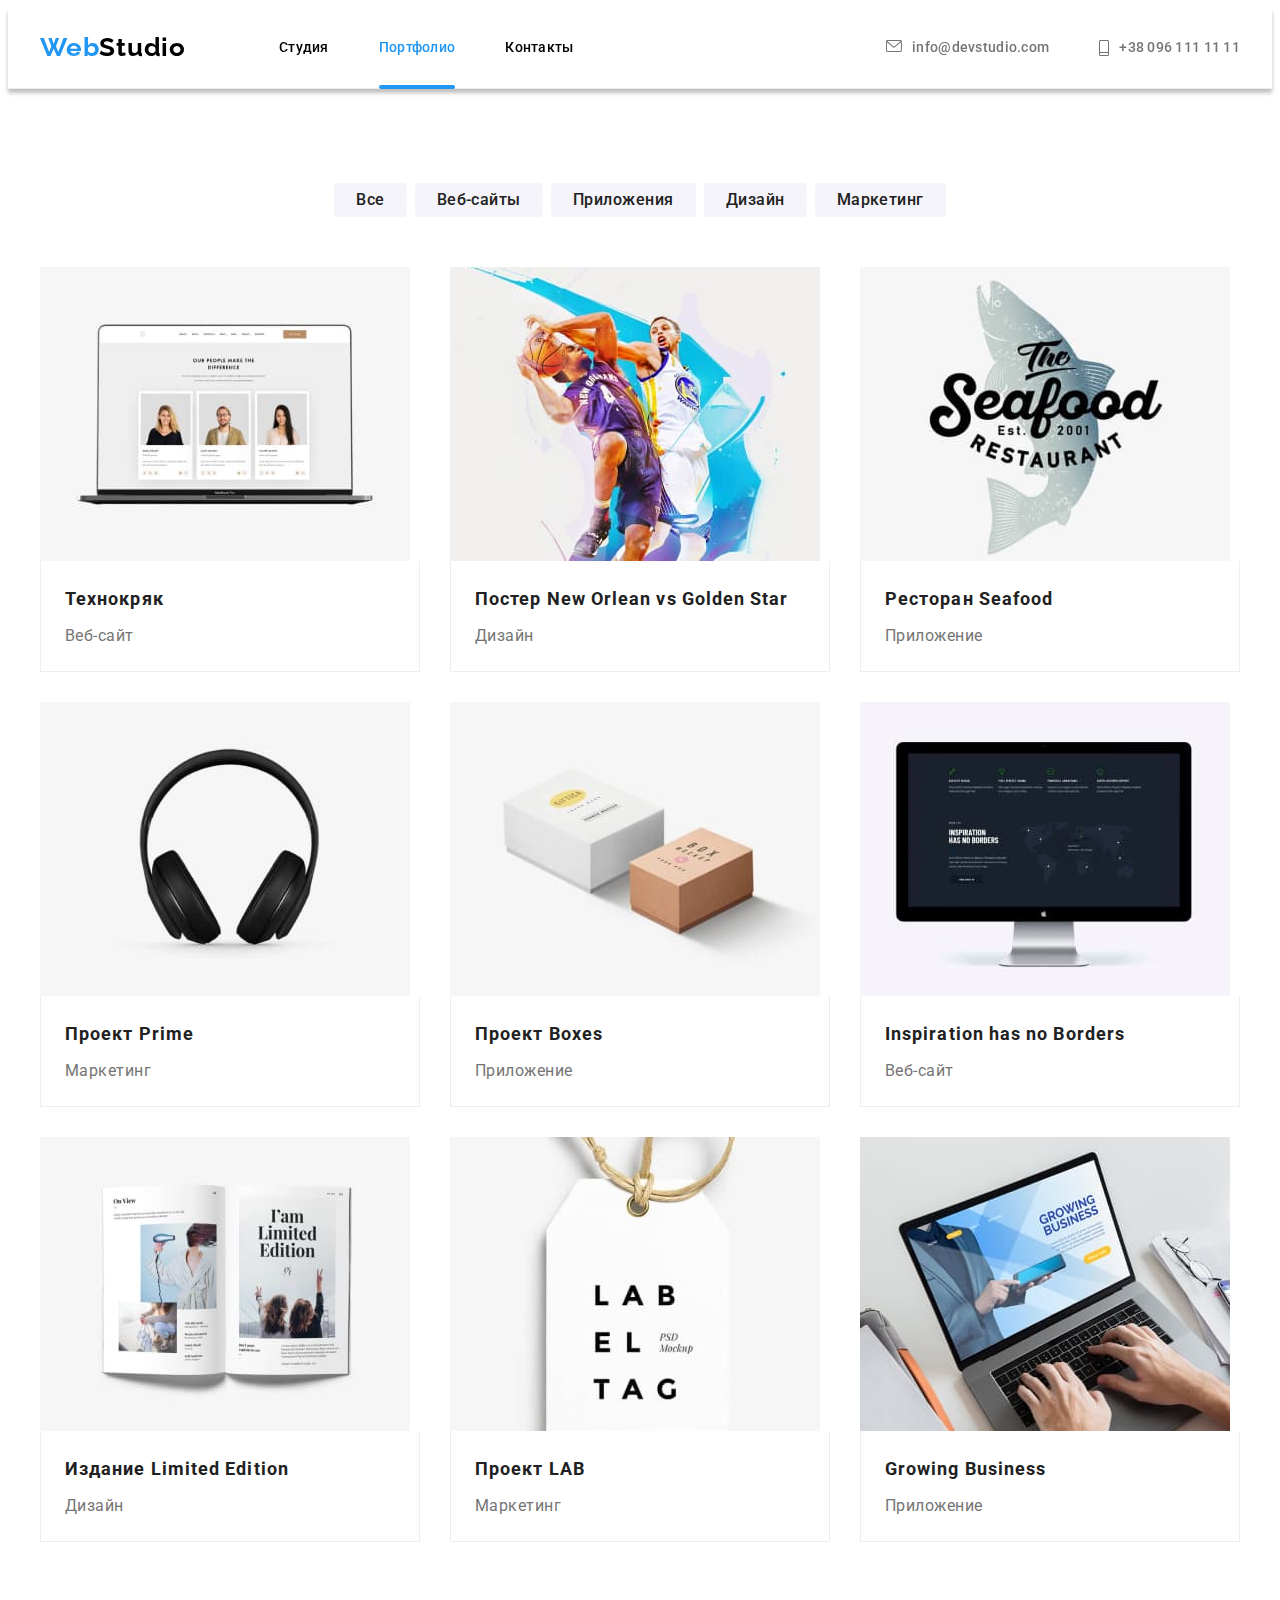
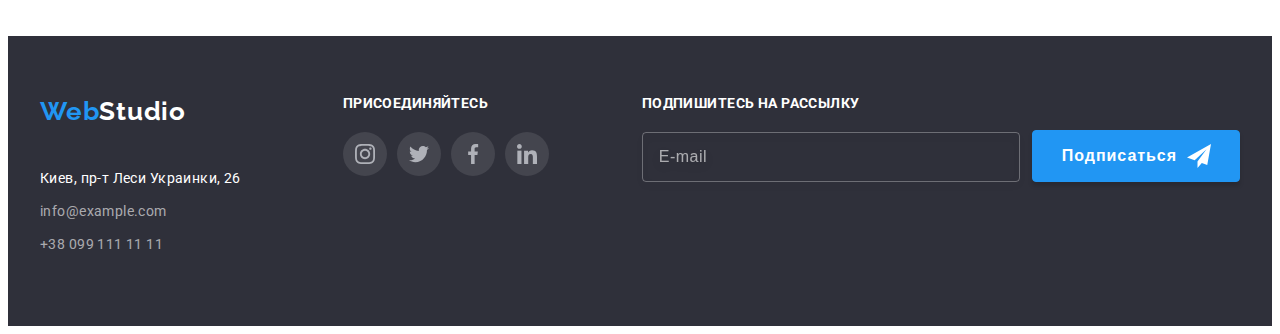
==== commit 59320bba: "Внёс правки по замечанию ментора!" ====
--- a/portfolio.html
+++ b/portfolio.html
@@ -12,7 +12,6 @@
     <link rel="stylesheet" href="https://cdnjs.cloudflare.com/ajax/libs/modern-normalize/1.0.0/modern-normalize.css"
         integrity="sha512-Zx6MlUMKSVJoQ+83OwhdILe8cSEsCzfqThJd7J/VA2UrK6Ctj85p+xzqfyuNXE5B1k25uUdmJ2OzItbBy9GHAQ=="
         crossorigin="anonymous" />
-    <!--<link rel="stylesheet" href="./css/styles.css">-->
     <link rel="stylesheet" href="./css/main.min.css">
     <title>Portfolio</title>
 </head>
--- a/css/main.min.css
+++ b/css/main.min.css
@@ -1,2 +1,2 @@
-:root{--main-color-black: #212121;--logo-color: #000000;--text-color: #757575;--accent-color: #2196f3;--footer-background-color: #2f303a;--body-background-color: #ffffff;--background-color: #f5f4fa;--white-contacts-color: rgba(255, 255, 255, 0.6);--border-color: rgba(238, 238, 238, 1);--animation: 250ms cubic-bezier(0.4, 0, 0.2, 1);--button-background-color: #188ce8}.custom-checkbox{position:absolute !important;clip:rect(1px 1px 1px 1px);clip:rect(1px, 1px, 1px, 1px);padding:0 !important;border:0 !important;height:1px !important;width:1px !important;overflow:hidden}.hiden-title{position:absolute;width:1px;height:1px;margin:-1px;border:0;padding:0;white-space:nowrap;clip-path:inset(100%);clip:rect(0 0 0 0);overflow:hidden}.modal-button,.header__nav,.header__nav__list,.skills__background,.pictures__item .pictures__text,.footer-social__item__link,.subscribe-button,.team__social-list__item__link{display:flex;align-items:center}html{scroll-behavior:smooth}h1,h2,h3,h4,h5,h6,p,ul,li{margin:0;padding:0}img{display:block}.list{list-style:none}.link{text-decoration:none}.flex{display:flex}body{font-size:14px;font-weight:400;line-height:1.71;font-family:'Roboto', sans-serif;letter-spacing:0.03em;color:var(--text-color)}.section{padding-top:94px;padding-bottom:94px}.portfolio{padding-top:94px;padding-bottom:94px}.skills-company{padding-top:94px;padding-bottom:0}.pictures-company{padding-top:94px;padding-bottom:94px;text-align:center}.team-company{text-align:center;padding-top:94px;padding-bottom:94px;background-color:var(--background-color)}.clients{padding-top:94px;padding-bottom:94px}.footer{padding-top:60px;padding-bottom:60px;background-color:var(--footer-background-color);align-items:baseline}.contanier{max-width:1200px;padding:0 15px 0 15px;margin:0 auto}.hero__modal-btn{font-family:inherit;font-size:16px;font-weight:700;line-height:1.88;letter-spacing:0.06em;color:var(--body-background-color);background:var(--accent-color);cursor:pointer;display:inline-block;padding:10px 32px;border:transparent;border-radius:4px;box-shadow:0px 4px 4px rgba(0,0,0,0.15);transition-property:background-color, box-shadow;transition-duration:250ms;transition-timing-function:cubic-bezier(0.4, 0, 0.2, 1)}.hero__modal-btn:hover,.hero__modal-btn:focus{color:var(--logo-color)}.backdrop{position:fixed;top:0;left:0;width:100vw;height:100vh;z-index:100;background-color:rgba(0,0,0,0.2);transition-property:opacity, visibility;transition-duration:250ms;transition-timing-function:cubic-bezier(0.4, 0, 0.2, 1)}.is-hidden{opacity:0;visibility:hidden;pointer-events:none}.modal{position:absolute;transform:translate(-50%, -50%);top:50%;left:50%;width:528px;height:580px;background-color:var(--body-background-color);box-shadow:0px 1px 3px rgba(0,0,0,0.12),0px 1px 1px rgba(0,0,0,0.14),0px 2px 1px rgba(0,0,0,0.2);border-radius:4px}.modal-button{justify-content:center;padding:0;width:30px;height:30px;position:absolute;top:8px;right:8px;cursor:pointer;background:var(--body-background-color);border:1px solid rgba(0,0,0,0.1);border-radius:50%}.modal-button:hover,.modal-button:focus{color:var(--accent-color)}.modal-icon-close{width:18px;height:18px;fill:currentColor}.modal-form{padding:40px;display:flex;flex-direction:column;font-size:14px;line-height:1.15;letter-spacing:0.01em;color:var(--main-color-black)}.modal-form-head{font-size:20px;font-weight:700;line-height:1.15;letter-spacing:0.03em;text-align:center;color:var(--main-color-black);margin-bottom:12px}.modal-form-field{font-size:12px;line-height:1.15;letter-spacing:0.01em;color:var(--text-color);margin-bottom:4px}.modal-form-input-wrapper{position:relative;margin-bottom:10px}.modal-input-form{padding-top:12px;padding-right:12px;padding-left:42px;padding-bottom:12px;width:100%;border:1px solid rgba(33,33,33,0.2);box-sizing:border-box;border-radius:4px;outline:none;color:var(--main-color-black);transition-property:border-color;transition-duration:250ms;transition-timing-function:cubic-bezier(0.4, 0, 0.2, 1)}.modal-input-form:last-child{margin-bottom:20px}.modal-input-form::placeholder{font-size:14px;line-height:1.15;letter-spacing:0.01em;color:rgba(117,117,117,0.5)}.modal-input-form:focus{border-color:var(--accent-color)}.modal-icon-form{position:absolute;width:18px;height:18px;top:50%;left:15px;transform:translatey(-50%);fill:currentColor;transition-property:fill;transition-duration:250ms;transition-timing-function:cubic-bezier(0.4, 0, 0.2, 1)}.modal-input-form:focus+.modal-icon-form{fill:var(--accent-color)}.modal-input-textarea{padding:12px 16px;margin-bottom:20px;width:100%;height:96px;font-size:12px;line-height:1.15;letter-spacing:0.01em;border:1px solid rgba(33,33,33,0.2);box-sizing:border-box;border-radius:4px;outline:none;color:var(--main-color-black);resize:none;transition-property:border-color;transition-duration:250ms;transition-timing-function:cubic-bezier(0.4, 0, 0.2, 1)}.modal-input-textarea::placeholder{font-size:12px;line-height:1.15;letter-spacing:0.01em;color:rgba(117,117,117,0.5)}.modal-input-textarea:focus{border-color:var(--accent-color)}.private-policy{display:flex;flex-direction:row;margin-left:12px;margin-bottom:30px}.custom-checkbox+label::before{content:'';display:inline-block;margin-right:8px;width:16px;height:15px;flex-shrink:0;flex-grow:0;border:2px solid var(--main-color-black);border-radius:2px;background-repeat:no-repeat;background-position:center center;background-size:50% 50%;cursor:pointer;transition-property:border-color, background-image, background-color;transition-duration:250ms;transition-timing-function:cubic-bezier(0.4, 0, 0.2, 1)}.custom-checkbox+label::before+label{display:inline-flex;align-items:center;user-select:none}.custom-checkbox+label::before:focus:not(:checked)+label::before{border-color:var(--accent-color)}.custom-checkbox:checked+label::before{border-color:#0b76ef;background-color:#0b76ef;background-image:url("../images/vector.svg");background-size:contain}.custom-checkbox:disabled+label::before{background-color:#e9ecef}.modal-text{color:var(--text-color)}.modal-text-link{text-decoration-line:underline;color:var(--text-color-accent)}.modal-send-button{padding:10px 56px;align-self:center;font-family:inherit;font-size:16px;font-weight:700;line-height:1.88;letter-spacing:0.06em;cursor:pointer;color:var(--body-background-color);background-color:var(--accent-color);box-shadow:0px 4px 4px rgba(0,0,0,0.15);border-color:transparent;border-radius:4px;transition-property:background-color;transition-duration:250ms;transition-timing-function:cubic-bezier(0.4, 0, 0.2, 1)}.modal-send-button:hover,.modal-send-button:focus{background-color:var(--button-background-color)}.logo{font-family:'Raleway', sans-serif;font-size:26px;font-weight:700;line-height:1.19;letter-spacing:0.03em;display:inline-block;animation-duration:2000ms;animation-iteration-count:2}.logo__web{font-family:'Raleway', sans-serif;font-size:26px;font-weight:700;line-height:1.19;letter-spacing:0.03em;color:var(--accent-color)}.logo--header{color:var(--logo-color);margin-right:93px;padding-top:24px;padding-bottom:25px}.logo--footer{color:var(--body-background-color);margin-bottom:20px}.filter-list{justify-content:center;flex-wrap:wrap;margin-top:-8px;margin-left:-8px;margin-bottom:50px}.filter-list__item{margin-top:8px;margin-left:8px;color:var(--logo-color)}.filter-list__item__link{font-family:inherit;font-size:16px;font-weight:500;line-height:1.63;text-align:center;letter-spacing:0.03em;color:var(--main-color-black);background-color:var(--background-color);display:inline-block;border:transparent;border-radius:4px;padding-top:4px;padding-bottom:4px;padding-left:22px;padding-right:22px;cursor:pointer;transition-property:color, background-color, box-shadow;transition-duration:250ms;transition-timing-function:cubic-bezier(0.4, 0, 0.2, 1)}.filter-list__item__link:hover,.filter-list__item__link:focus{background:var(--accent-color);color:var(--background-color);box-shadow:0px 3px 1px rgba(0,0,0,0.1),0px 1px 2px rgba(0,0,0,0.08),0px 2px 2px rgba(0,0,0,0.12)}.header{position:sticky;top:0;z-index:1;width:100%;border-bottom:1px solid #ececec;background-color:var(--body-background-color)}.header__nav{cursor:pointer}.header-shadow{box-shadow:0px 4px 4px rgba(0,0,0,0.25)}.header__nav__item:not(:last-child){margin-right:50px}.header__list__item{padding-top:32px;padding-bottom:32px;display:block;font-family:inherit;font-size:14px;font-weight:500;line-height:1.14;letter-spacing:0.02em;color:var(--logo-color);transition-property:color;transition-duration:250ms;transition-timing-function:cubic-bezier(0.4, 0, 0.2, 1)}.header__list__item:hover,.header__list__item:focus,.header__list__item.current{color:var(--accent-color)}.header__contact{margin-left:auto}.header__contact__list+.header__contact__list{margin-left:50px}.header__contact__item{padding-top:32px;padding-bottom:32px;font-family:inherit;font-size:14px;font-weight:500;line-height:1.14;letter-spacing:0.02em;color:var(--text-color);transition-property:color;transition-duration:250ms;transition-timing-function:cubic-bezier(0.4, 0, 0.2, 1)}.header__contact__item:hover,.header__contact__item:focus{color:var(--accent-color)}.header__icon__mail{display:inline-block;margin-right:10px;fill:currentColor}.header__icon__phone{display:inline-block;margin-right:10px;fill:currentColor}.align-item{align-items:center}.current{position:relative;color:var(--accent-color)}.current::after{content:'';position:absolute;width:100%;height:4px;bottom:-1px;left:0px;border-radius:2px;background-color:var(--accent-color)}.hero{max-width:1600px;background-image:linear-gradient(0deg, rgba(47,48,58,0.4), rgba(47,48,58,0.4)),url(../images/banner/bg.jpg);background-position:center;background-repeat:no-repeat;background-color:#c4c4c4;padding-top:200px;padding-bottom:200px;margin:0 auto;text-align:center}.hero__title{font-size:44px;font-weight:900;line-height:1.36;text-align:center;letter-spacing:0.06em;text-transform:uppercase;color:var(--body-background-color);width:696px;margin-left:auto;margin-right:auto;margin-bottom:30px}.projects{flex-wrap:wrap;align-items:flex-start;margin-top:-30px;margin-left:-30px}.projects__list{display:block;width:calc((100% - 90px) / 3);margin-top:30px;margin-left:30px;transition-property:box-shadow;transition-duration:250ms;transition-timing-function:cubic-bezier(0.4, 0, 0.2, 1)}.projects__list:hover,.projects__list:focus{box-shadow:0px 1px 1px rgba(0,0,0,0.12),0px 4px 4px rgba(0,0,0,0.06),1px 4px 6px rgba(0,0,0,0.16)}.projects__list__item__card{position:relative;overflow:hidden}.projects__list__item__animation{position:absolute;top:0;left:0;overflow:auto;transition-property:transform;transform:translateY(100%);transition:var(--animation);padding:63px 24px;width:100%;height:100%;background-color:rgba(33,150,243,0.9);font-size:18px;line-height:1.56;letter-spacing:0.03em;color:var(--body-background-color)}.projects__list__item:hover .projects__list__item__animation,.projects__list__item:focus .projects__list__item__animation{transform:translateY(0%)}.projects__list__item__card-title{padding-top:20px;padding-bottom:20px;padding-left:24px;padding-right:24px;border-right:1px solid #eeeeee;border-bottom:1px solid #eeeeee;border-left:1px solid #eeeeee}.projects__list__item__heading{font-family:inherit;font-size:18px;font-weight:700;line-height:2;letter-spacing:0.06em;color:var(--main-color-black);margin-bottom:4px}.projects__list__item__description{font-family:inherit;font-size:16px;line-height:1.87;letter-spacing:0.03em;color:var(--text-color)}.skills__item{width:270px}.skills__item:not(:last-child){margin-right:30px}.skills__item__title{font-family:inherit;font-weight:700;text-transform:uppercase;color:var(--main-color-black)}.skills__item__text{margin-top:10px;font-family:inherit;line-height:1.71;margin-top:10px;color:var(--text-color)}.skills__background{height:120px;justify-content:center;border-radius:4px;background-color:var(--background-color);margin-bottom:30px}.pictures-title{font-size:36px;font-weight:700;line-height:1.17;text-align:center;letter-spacing:0.03em;color:var(--main-color-black);margin-bottom:50px}.pictures__list{flex-basis:calc((100% - 90px) / 3);display:flex;flex-wrap:wrap;margin-left:-30px;margin-top:-30px}.pictures__item{margin-left:30px;margin-top:30px;position:relative}.pictures__item .pictures__text{color:var(--text-color);margin-top:10px;line-height:1.71;position:absolute;left:0;bottom:0;justify-content:center;height:70px;width:100%;background-color:rgba(47,48,58,0.8)}.pictures__item .pictures__text>p{font-weight:700;text-align:center;letter-spacing:0.03em;text-transform:uppercase;color:var(--body-background-color)}.clients-title{font-size:36px;font-weight:700;line-height:1.17;letter-spacing:0.03em;text-align:center;color:var(--main-color-black);margin-bottom:50px}.clients__logo{display:block}.clients__logo:not(:last-child){margin-right:30px}.clients__logo{display:flex;justify-content:center;align-items:center;width:170px;height:92px;border:1px solid #afb1b8;border-radius:4px;fill:#afb1b8;transition-property:fill, border-color;transition-duration:250ms;transition-timing-function:cubic-bezier(0.4, 0, 0.2, 1)}.clients__logo:focus,.clients__logo:hover{border-color:var(--accent-color);fill:var(--accent-color)}.footer-adress{max-width:240px;margin-top:20px}.footer-adress:hover,.footer-adress:focus{color:var(--accent-color)}.footer-adress__map{font-family:inherit;font-style:normal;font-size:14px;line-height:1.71;letter-spacing:0.03em;color:var(--body-background-color);transition-property:color;transition-duration:250ms;transition-timing-function:cubic-bezier(0.4, 0, 0.2, 1)}.footer-adress__map:hover,.footer-adress__map:focus{color:var(--accent-color)}.footer-adress__item{display:inline-block;margin-bottom:9px}.footer-adress__item:last-child{margin-bottom:0}.footer-adress__contact{font-family:inherit;font-style:normal;font-weight:normal;font-size:14px;line-height:1.71;letter-spacing:0.03em;color:var(--white-contacts-color);transition-property:color;transition-duration:250ms;transition-timing-function:cubic-bezier(0.4, 0, 0.2, 1)}.footer-adress__contact:hover,.footer-adress__contact:focus{color:var(--accent-color)}.footer-social{margin-left:73px;fill:var(--body-background-color)}.footer-social__list{justify-content:center;align-items:center}.footer-social__list li{border-radius:50%}.footer-social__list li:not(:last-child){margin-right:10px}.footer-social .footer-social__item{background-color:rgba(255,255,255,0.1)}.footer-social h3{font-size:14px;font-weight:700;line-height:1.14;letter-spacing:0.03em;text-transform:uppercase;color:var(--body-background-color);margin-bottom:20px}.footer-social__item__link{justify-content:center;border-radius:50%;width:44px;height:44px;fill:#afb1b8;background-color:transparent;transition-property:fill, background-color;transition-duration:250ms;transition-timing-function:cubic-bezier(0.4, 0, 0.2, 1)}.footer-social__item__link:hover,.footer-social__item__link:focus{background-color:var(--accent-color);fill:var(--body-background-color)}.footer-subscribe-form{display:flex;margin-left:93px}.footer-subscribe-text{font-size:14px;font-weight:700;line-height:1.14;letter-spacing:0.03em;text-transform:uppercase;color:var(--body-background-color);display:block}.footer-subscribe-email{width:358px;margin-top:20px;padding-left:16px;padding-top:15px;padding-bottom:15px;background-color:transparent;border:1px solid rgba(255,255,255,0.3);filter:drop-shadow(0px 4px 4px rgba(0,0,0,0.15));border-radius:4px;font-size:16px;line-height:1.15;letter-spacing:0.03em;color:var(--body-background-color)}.footer-subscribe-email::placeholder{font-size:16px;line-height:1.15;letter-spacing:0.03em;color:var(--white-contacts-color)}.subscribe-button{justify-content:center;align-self:flex-end;padding-top:10px;padding-bottom:10px;padding-left:29px;padding-right:28px;margin-left:12px;background-color:var(--accent-color);box-shadow:0px 4px 4px rgba(0,0,0,0.15);border:1px solid var(--accent-color);border-radius:4px;font-size:16px;font-weight:700;line-height:1.88;letter-spacing:0.06em;color:var(--body-background-color);cursor:pointer;transition-property:background-color;transition-duration:250ms;transition-timing-function:cubic-bezier(0.4, 0, 0.2, 1)}.subscribe-button:hover,.subscribe-button:focus{background-color:var(--button-background-color)}.subscribe-icon{margin-left:10px;width:24px;height:24px}.team__list{flex-wrap:wrap;align-items:flex-start;margin-left:-30px;margin-top:-30px}.team__list__item{width:calc((100% - 120px) / 4);margin-left:30px;margin-top:30px;background:var(--body-background-color);box-shadow:0px 1px 3px rgba(0,0,0,0.12),0px 1px 1px rgba(0,0,0,0.14),0px 2px 1px rgba(0,0,0,0.2);border-radius:0px 0px 4px 4px}.team-title{font-family:inherit;font-size:36px;font-weight:700;line-height:1.17;letter-spacing:0.03em;color:var(--main-color-black);margin-bottom:50px}.team__name{font-family:inherit;font-size:16px;font-weight:500;line-height:1.19;letter-spacing:0.03em;color:var(--main-color-black);margin-bottom:10px}.team__content{padding:30px}.team__position{font-family:inherit;font-size:16px;font-weight:400;line-height:1.19;letter-spacing:0.03em;color:var(--text-color);display:block;margin-bottom:16px}.team__social-list{justify-content:center;align-items:center}.team__social-list li{border-radius:50%}.team__social-list li:not(:last-child){margin-right:10px}.team__social-list__item__link{justify-content:center;border-radius:50%;width:44px;height:44px;fill:#afb1b8;background-color:transparent;transition-property:fill, background-color;transition-duration:250ms;transition-timing-function:cubic-bezier(0.4, 0, 0.2, 1)}.team__social-list__item__link:hover,.team__social-list__item__link:focus{background-color:var(--accent-color);fill:var(--body-background-color)}
+:root{--main-color-black: #212121;--logo-color: #000000;--text-color: #757575;--accent-color: #2196f3;--footer-background-color: #2f303a;--body-background-color: #ffffff;--background-color: #f5f4fa;--white-contacts-color: rgba(255, 255, 255, 0.6);--border-color: rgba(238, 238, 238, 1);--animation: 250ms cubic-bezier(0.4, 0, 0.2, 1);--button-background-color: #188ce8;--main-font: 'Roboto', sans-serif;--second-font: 'Raleway', sans-serif}.custom-checkbox{position:absolute !important;clip:rect(1px 1px 1px 1px);clip:rect(1px, 1px, 1px, 1px);padding:0 !important;border:0 !important;height:1px !important;width:1px !important;overflow:hidden}.hiden-title{position:absolute;width:1px;height:1px;margin:-1px;border:0;padding:0;white-space:nowrap;clip-path:inset(100%);clip:rect(0 0 0 0);overflow:hidden}.modal-button,.header__nav,.header__nav__list,.skills__background,.pictures__text,.footer-social__item__link,.subscribe-button,.team__social-list__item__link{display:flex;align-items:center}html{scroll-behavior:smooth}h1,h2,h3,h4,h5,h6,p,ul,li{margin:0;padding:0}img{display:block}.list{list-style:none}.link{text-decoration:none}.flex{display:flex}body{font-size:14px;font-weight:400;line-height:1.71;font-family:var(--main-font);letter-spacing:0.03em;color:var(--text-color)}.section{padding-top:94px;padding-bottom:94px}.portfolio{padding-top:94px;padding-bottom:94px}.skills-company{padding-top:94px;padding-bottom:0}.pictures-company{padding-top:94px;padding-bottom:94px;text-align:center}.team-company{text-align:center;padding-top:94px;padding-bottom:94px;background-color:var(--background-color)}.clients{padding-top:94px;padding-bottom:94px}.footer{padding-top:60px;padding-bottom:60px;background-color:var(--footer-background-color);align-items:baseline}.contanier{max-width:1200px;padding:0 15px 0 15px;margin:0 auto}.hero__modal-btn{font-family:inherit;font-size:16px;font-weight:700;line-height:1.88;letter-spacing:0.06em;color:var(--body-background-color);background:var(--accent-color);cursor:pointer;display:inline-block;padding:10px 32px;border:transparent;border-radius:4px;box-shadow:0px 4px 4px rgba(0,0,0,0.15);transition-property:background-color, box-shadow;transition-duration:250ms;transition-timing-function:cubic-bezier(0.4, 0, 0.2, 1)}.hero__modal-btn:hover,.hero__modal-btn:focus{color:var(--logo-color)}.backdrop{position:fixed;top:0;left:0;width:100vw;height:100vh;z-index:100;background-color:rgba(0,0,0,0.2);transition-property:opacity, visibility;transition-duration:250ms;transition-timing-function:cubic-bezier(0.4, 0, 0.2, 1)}.is-hidden{opacity:0;visibility:hidden;pointer-events:none}.modal{position:absolute;transform:translate(-50%, -50%);top:50%;left:50%;width:528px;height:580px;background-color:var(--body-background-color);box-shadow:0px 1px 3px rgba(0,0,0,0.12),0px 1px 1px rgba(0,0,0,0.14),0px 2px 1px rgba(0,0,0,0.2);border-radius:4px}.modal-button{justify-content:center;padding:0;width:30px;height:30px;position:absolute;top:8px;right:8px;cursor:pointer;background:var(--body-background-color);border:1px solid rgba(0,0,0,0.1);border-radius:50%}.modal-button:hover,.modal-button:focus{color:var(--accent-color)}.modal-icon-close{width:18px;height:18px;fill:currentColor}.modal-form{padding:40px;display:flex;flex-direction:column;font-size:14px;line-height:1.15;letter-spacing:0.01em;color:var(--main-color-black)}.modal-form-head{font-size:20px;font-weight:700;line-height:1.15;letter-spacing:0.03em;text-align:center;color:var(--main-color-black);margin-bottom:12px}.modal-form-field{font-size:12px;line-height:1.15;letter-spacing:0.01em;color:var(--text-color);margin-bottom:4px}.modal-form-input-wrapper{position:relative;margin-bottom:10px}.modal-input-form{padding-top:12px;padding-right:12px;padding-left:42px;padding-bottom:12px;width:100%;border:1px solid rgba(33,33,33,0.2);box-sizing:border-box;border-radius:4px;outline:none;color:var(--main-color-black);transition-property:border-color;transition-duration:250ms;transition-timing-function:cubic-bezier(0.4, 0, 0.2, 1)}.modal-input-form:last-child{margin-bottom:20px}.modal-input-form::placeholder{font-size:14px;line-height:1.15;letter-spacing:0.01em;color:rgba(117,117,117,0.5)}.modal-input-form:focus{border-color:var(--accent-color)}.modal-icon-form{position:absolute;width:18px;height:18px;top:50%;left:15px;transform:translatey(-50%);fill:currentColor;transition-property:fill;transition-duration:250ms;transition-timing-function:cubic-bezier(0.4, 0, 0.2, 1)}.modal-input-form:focus+.modal-icon-form{fill:var(--accent-color)}.modal-input-textarea{padding:12px 16px;margin-bottom:20px;width:100%;height:96px;font-size:12px;line-height:1.15;letter-spacing:0.01em;border:1px solid rgba(33,33,33,0.2);box-sizing:border-box;border-radius:4px;outline:none;color:var(--main-color-black);resize:none;transition-property:border-color;transition-duration:250ms;transition-timing-function:cubic-bezier(0.4, 0, 0.2, 1)}.modal-input-textarea::placeholder{font-size:12px;line-height:1.15;letter-spacing:0.01em;color:rgba(117,117,117,0.5)}.modal-input-textarea:focus{border-color:var(--accent-color)}.private-policy{display:flex;flex-direction:row;margin-left:12px;margin-bottom:30px}.custom-checkbox+label::before{content:'';display:inline-block;margin-right:8px;width:16px;height:15px;flex-shrink:0;flex-grow:0;border:2px solid var(--main-color-black);border-radius:2px;background-repeat:no-repeat;background-position:center center;background-size:50% 50%;cursor:pointer;transition-property:border-color, background-image, background-color;transition-duration:250ms;transition-timing-function:cubic-bezier(0.4, 0, 0.2, 1)}.custom-checkbox+label::before+label{display:inline-flex;align-items:center;user-select:none}.custom-checkbox+label::before:focus:not(:checked)+label::before{border-color:var(--accent-color)}.custom-checkbox:checked+label::before{border-color:#0b76ef;background-color:#0b76ef;background-image:url("../images/vector.svg");background-size:contain}.custom-checkbox:disabled+label::before{background-color:#e9ecef}.modal-text{color:var(--text-color)}.modal-text-link{text-decoration-line:underline;color:var(--text-color-accent)}.modal-send-button{padding:10px 56px;align-self:center;font-family:inherit;font-size:16px;font-weight:700;line-height:1.88;letter-spacing:0.06em;cursor:pointer;color:var(--body-background-color);background-color:var(--accent-color);box-shadow:0px 4px 4px rgba(0,0,0,0.15);border-color:transparent;border-radius:4px;transition-property:background-color;transition-duration:250ms;transition-timing-function:cubic-bezier(0.4, 0, 0.2, 1)}.modal-send-button:hover,.modal-send-button:focus{background-color:var(--button-background-color)}.logo{font-family:var(--second-font);font-size:26px;font-weight:700;line-height:1.19;letter-spacing:0.03em;display:inline-block;animation-duration:2000ms;animation-iteration-count:2}.logo__web{font-family:var(--second-font);font-size:26px;font-weight:700;line-height:1.19;letter-spacing:0.03em;color:var(--accent-color)}.logo--header{color:var(--logo-color);margin-right:93px;padding-top:24px;padding-bottom:25px}.logo--footer{color:var(--body-background-color);margin-bottom:20px}.filter-list{justify-content:center;flex-wrap:wrap;margin-top:-8px;margin-left:-8px;margin-bottom:50px}.filter-list__item{margin-top:8px;margin-left:8px;color:var(--logo-color)}.filter-list__item__link{font-family:inherit;font-size:16px;font-weight:500;line-height:1.63;text-align:center;letter-spacing:0.03em;color:var(--main-color-black);background-color:var(--background-color);display:inline-block;border:transparent;border-radius:4px;padding-top:4px;padding-bottom:4px;padding-left:22px;padding-right:22px;cursor:pointer;transition-property:color, background-color, box-shadow;transition-duration:250ms;transition-timing-function:cubic-bezier(0.4, 0, 0.2, 1)}.filter-list__item__link:hover,.filter-list__item__link:focus{background:var(--accent-color);color:var(--background-color);box-shadow:0px 3px 1px rgba(0,0,0,0.1),0px 1px 2px rgba(0,0,0,0.08),0px 2px 2px rgba(0,0,0,0.12)}.header{position:sticky;top:0;z-index:1;width:100%;border-bottom:1px solid #ececec;background-color:var(--body-background-color)}.header__nav{cursor:pointer}.header-shadow{box-shadow:0px 4px 4px rgba(0,0,0,0.25)}.header__nav__item:not(:last-child){margin-right:50px}.header__list__item{padding-top:32px;padding-bottom:32px;display:block;font-family:inherit;font-size:14px;font-weight:500;line-height:1.14;letter-spacing:0.02em;color:var(--logo-color);transition-property:color;transition-duration:250ms;transition-timing-function:cubic-bezier(0.4, 0, 0.2, 1)}.header__list__item:hover,.header__list__item:focus,.header__list__item.current{color:var(--accent-color)}.header__contact{margin-left:auto}.header__contact__list+.header__contact__list{margin-left:50px}.header__contact__item{padding-top:32px;padding-bottom:32px;font-family:inherit;font-size:14px;font-weight:500;line-height:1.14;letter-spacing:0.02em;color:var(--text-color);transition-property:color;transition-duration:250ms;transition-timing-function:cubic-bezier(0.4, 0, 0.2, 1)}.header__contact__item:hover,.header__contact__item:focus{color:var(--accent-color)}.header__icon__mail{display:inline-block;margin-right:10px;fill:currentColor}.header__icon__phone{display:inline-block;margin-right:10px;fill:currentColor}.align-item{align-items:center}.current{position:relative;color:var(--accent-color)}.current::after{content:'';position:absolute;width:100%;height:4px;bottom:-1px;left:0px;border-radius:2px;background-color:var(--accent-color)}.hero{max-width:1600px;background-image:linear-gradient(0deg, rgba(47,48,58,0.4), rgba(47,48,58,0.4)),url(../images/banner/bg.jpg);background-position:center;background-repeat:no-repeat;background-color:#c4c4c4;padding-top:200px;padding-bottom:200px;margin:0 auto;text-align:center}.hero__title{font-size:44px;font-weight:900;line-height:1.36;text-align:center;letter-spacing:0.06em;text-transform:uppercase;color:var(--body-background-color);width:696px;margin-left:auto;margin-right:auto;margin-bottom:30px}.projects{flex-wrap:wrap;align-items:flex-start;margin-top:-30px;margin-left:-30px}.projects__list{display:block;width:calc((100% - 90px) / 3);margin-top:30px;margin-left:30px;transition-property:box-shadow;transition-duration:250ms;transition-timing-function:cubic-bezier(0.4, 0, 0.2, 1)}.projects__list:hover,.projects__list:focus{box-shadow:0px 1px 1px rgba(0,0,0,0.12),0px 4px 4px rgba(0,0,0,0.06),1px 4px 6px rgba(0,0,0,0.16)}.projects__list__item__card{position:relative;overflow:hidden}.projects__list__item__animation{position:absolute;top:0;left:0;overflow:auto;transition-property:transform;transform:translateY(100%);transition:var(--animation);padding:63px 24px;width:100%;height:100%;background-color:rgba(33,150,243,0.9);font-size:18px;line-height:1.56;letter-spacing:0.03em;color:var(--body-background-color)}.projects__list__item:hover .projects__list__item__animation,.projects__list__item:focus .projects__list__item__animation{transform:translateY(0%)}.projects__list__item__card-title{padding-top:20px;padding-bottom:20px;padding-left:24px;padding-right:24px;border-right:1px solid #eeeeee;border-bottom:1px solid #eeeeee;border-left:1px solid #eeeeee}.projects__list__item__heading{font-family:inherit;font-size:18px;font-weight:700;line-height:2;letter-spacing:0.06em;color:var(--main-color-black);margin-bottom:4px}.projects__list__item__description{font-family:inherit;font-size:16px;line-height:1.87;letter-spacing:0.03em;color:var(--text-color)}.skills__item{width:270px}.skills__item:not(:last-child){margin-right:30px}.skills__item__title{font-family:inherit;font-weight:700;text-transform:uppercase;color:var(--main-color-black)}.skills__item__text{margin-top:10px;font-family:inherit;line-height:1.71;margin-top:10px;color:var(--text-color)}.skills__background{height:120px;justify-content:center;border-radius:4px;background-color:var(--background-color);margin-bottom:30px}.pictures-title{font-size:36px;font-weight:700;line-height:1.17;text-align:center;letter-spacing:0.03em;color:var(--main-color-black);margin-bottom:50px}.pictures__list{flex-basis:calc((100% - 90px) / 3);display:flex;flex-wrap:wrap;margin-left:-30px;margin-top:-30px}.pictures__item{margin-left:30px;margin-top:30px;position:relative}.pictures__text{color:var(--text-color);margin-top:10px;line-height:1.71;position:absolute;left:0;bottom:0;justify-content:center;height:70px;width:100%;background-color:rgba(47,48,58,0.8)}.pictures__text>p{font-weight:700;text-align:center;letter-spacing:0.03em;text-transform:uppercase;color:var(--body-background-color)}.clients-title{font-size:36px;font-weight:700;line-height:1.17;letter-spacing:0.03em;text-align:center;color:var(--main-color-black);margin-bottom:50px}.clients__logo{display:block}.clients__logo:not(:last-child){margin-right:30px}.clients__logo{display:flex;justify-content:center;align-items:center;width:170px;height:92px;border:1px solid #afb1b8;border-radius:4px;fill:#afb1b8;transition-property:fill, border-color;transition-duration:250ms;transition-timing-function:cubic-bezier(0.4, 0, 0.2, 1)}.clients__logo:focus,.clients__logo:hover{border-color:var(--accent-color);fill:var(--accent-color)}.footer-adress{max-width:240px;margin-top:20px}.footer-adress:hover,.footer-adress:focus{color:var(--accent-color)}.footer-adress__map{font-family:inherit;font-style:normal;font-size:14px;line-height:1.71;letter-spacing:0.03em;color:var(--body-background-color);transition-property:color;transition-duration:250ms;transition-timing-function:cubic-bezier(0.4, 0, 0.2, 1)}.footer-adress__map__map:hover,.footer-adress__map__map:focus{color:var(--accent-color)}.footer-adress__item{display:inline-block;margin-bottom:9px}.footer-adress__item__item:last-child{margin-bottom:0}.footer-adress__contact{font-family:inherit;font-style:normal;font-weight:normal;font-size:14px;line-height:1.71;letter-spacing:0.03em;color:var(--white-contacts-color);transition-property:color;transition-duration:250ms;transition-timing-function:cubic-bezier(0.4, 0, 0.2, 1)}.footer-adress__contact:hover,.footer-adress__contact:focus{color:var(--accent-color)}.footer-social{margin-left:73px;fill:var(--body-background-color)}.footer-social__list li:not(:last-child){margin-right:10px}.footer-social__list li{border-radius:50%}.footer-social__list{justify-content:center;align-items:center}.footer-social .footer-social__item{background-color:rgba(255,255,255,0.1)}.footer-social h3{font-size:14px;font-weight:700;line-height:1.14;letter-spacing:0.03em;text-transform:uppercase;color:var(--body-background-color);margin-bottom:20px}.footer-social__item__link{justify-content:center;border-radius:50%;width:44px;height:44px;fill:#afb1b8;background-color:transparent;transition-property:fill, background-color;transition-duration:250ms;transition-timing-function:cubic-bezier(0.4, 0, 0.2, 1)}.footer-social__item__link:hover,.footer-social__item__link:focus{background-color:var(--accent-color);fill:var(--body-background-color)}.footer-subscribe-form{display:flex;margin-left:93px}.footer-subscribe-text{font-size:14px;font-weight:700;line-height:1.14;letter-spacing:0.03em;text-transform:uppercase;color:var(--body-background-color);display:block}.footer-subscribe-email{width:358px;margin-top:20px;padding-left:16px;padding-top:15px;padding-bottom:15px;background-color:transparent;border:1px solid rgba(255,255,255,0.3);filter:drop-shadow(0px 4px 4px rgba(0,0,0,0.15));border-radius:4px;font-size:16px;line-height:1.15;letter-spacing:0.03em;color:var(--body-background-color)}.footer-subscribe-email::placeholder{font-size:16px;line-height:1.15;letter-spacing:0.03em;color:var(--white-contacts-color)}.subscribe-button{justify-content:center;align-self:flex-end;padding-top:10px;padding-bottom:10px;padding-left:29px;padding-right:28px;margin-left:12px;background-color:var(--accent-color);box-shadow:0px 4px 4px rgba(0,0,0,0.15);border:1px solid var(--accent-color);border-radius:4px;font-size:16px;font-weight:700;line-height:1.88;letter-spacing:0.06em;color:var(--body-background-color);cursor:pointer;transition-property:background-color;transition-duration:250ms;transition-timing-function:cubic-bezier(0.4, 0, 0.2, 1)}.subscribe-button:hover,.subscribe-button:focus{background-color:var(--button-background-color)}.subscribe-icon{margin-left:10px;width:24px;height:24px}.team__list{flex-wrap:wrap;align-items:flex-start;margin-left:-30px;margin-top:-30px}.team__list__item{width:calc((100% - 120px) / 4);margin-left:30px;margin-top:30px;background:var(--body-background-color);box-shadow:0px 1px 3px rgba(0,0,0,0.12),0px 1px 1px rgba(0,0,0,0.14),0px 2px 1px rgba(0,0,0,0.2);border-radius:0px 0px 4px 4px}.team-title{font-family:inherit;font-size:36px;font-weight:700;line-height:1.17;letter-spacing:0.03em;color:var(--main-color-black);margin-bottom:50px}.team__name{font-family:inherit;font-size:16px;font-weight:500;line-height:1.19;letter-spacing:0.03em;color:var(--main-color-black);margin-bottom:10px}.team__content{padding:30px}.team__position{font-family:inherit;font-size:16px;font-weight:400;line-height:1.19;letter-spacing:0.03em;color:var(--text-color);display:block;margin-bottom:16px}.team__social-list{justify-content:center;align-items:center}.team__social-list li{border-radius:50%}.team__social-list li:not(:last-child){margin-right:10px}.team__social-list__item__link{justify-content:center;border-radius:50%;width:44px;height:44px;fill:#afb1b8;background-color:transparent;transition-property:fill, background-color;transition-duration:250ms;transition-timing-function:cubic-bezier(0.4, 0, 0.2, 1)}.team__social-list__item__link:hover,.team__social-list__item__link:focus{background-color:var(--accent-color);fill:var(--body-background-color)}
 /*# sourceMappingURL=main.min.css.map */